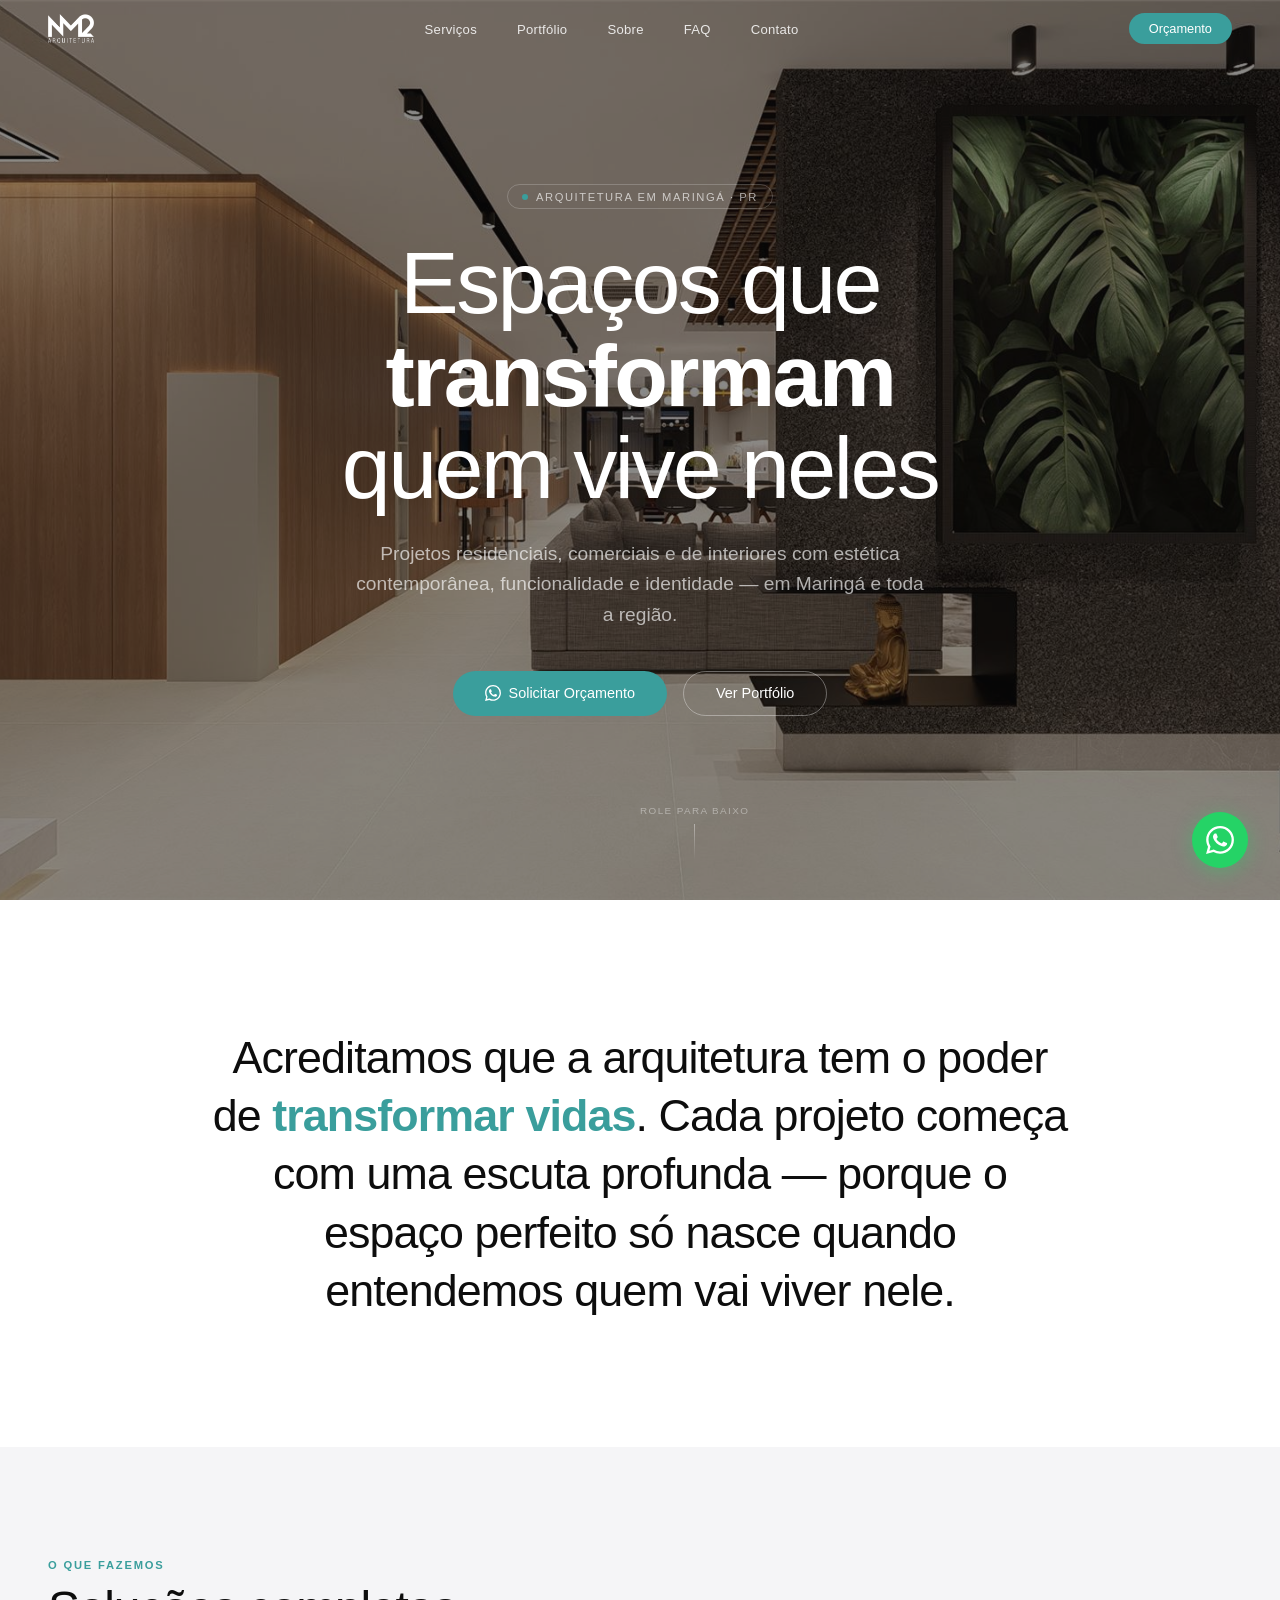
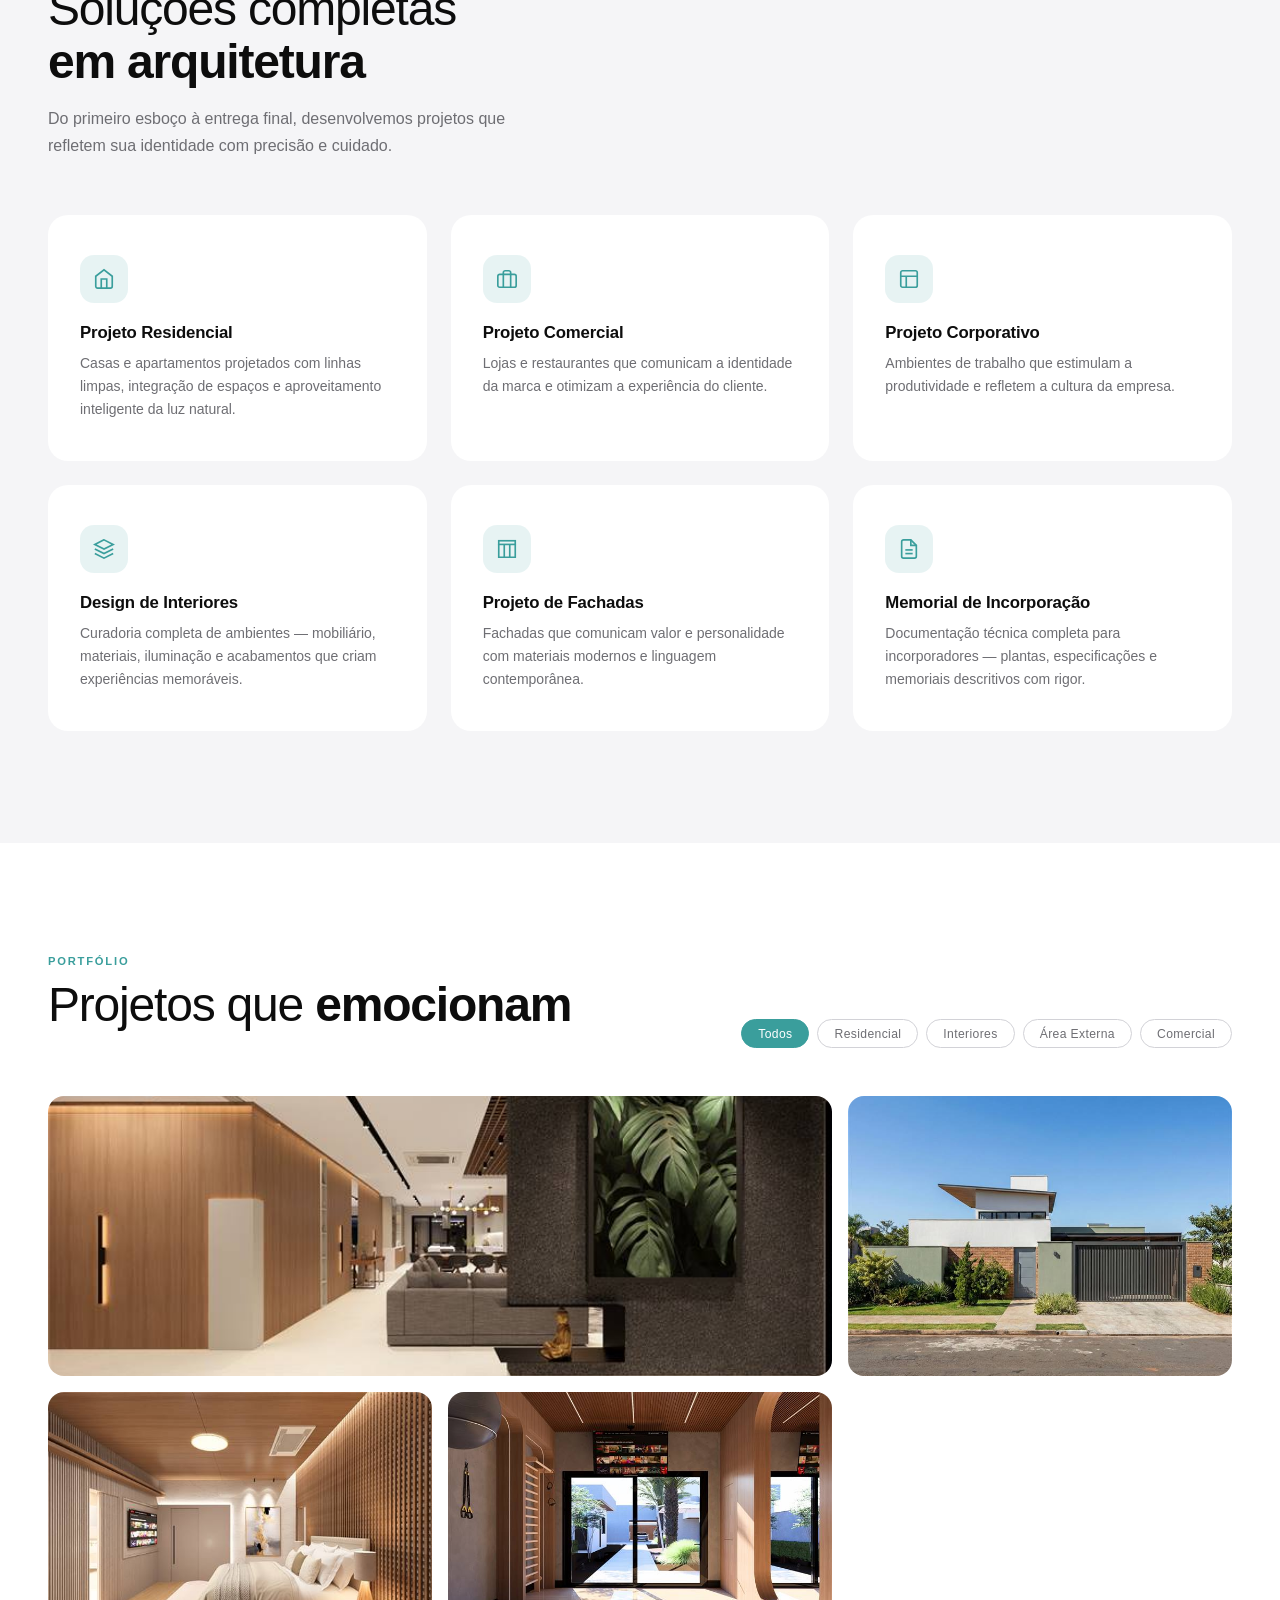
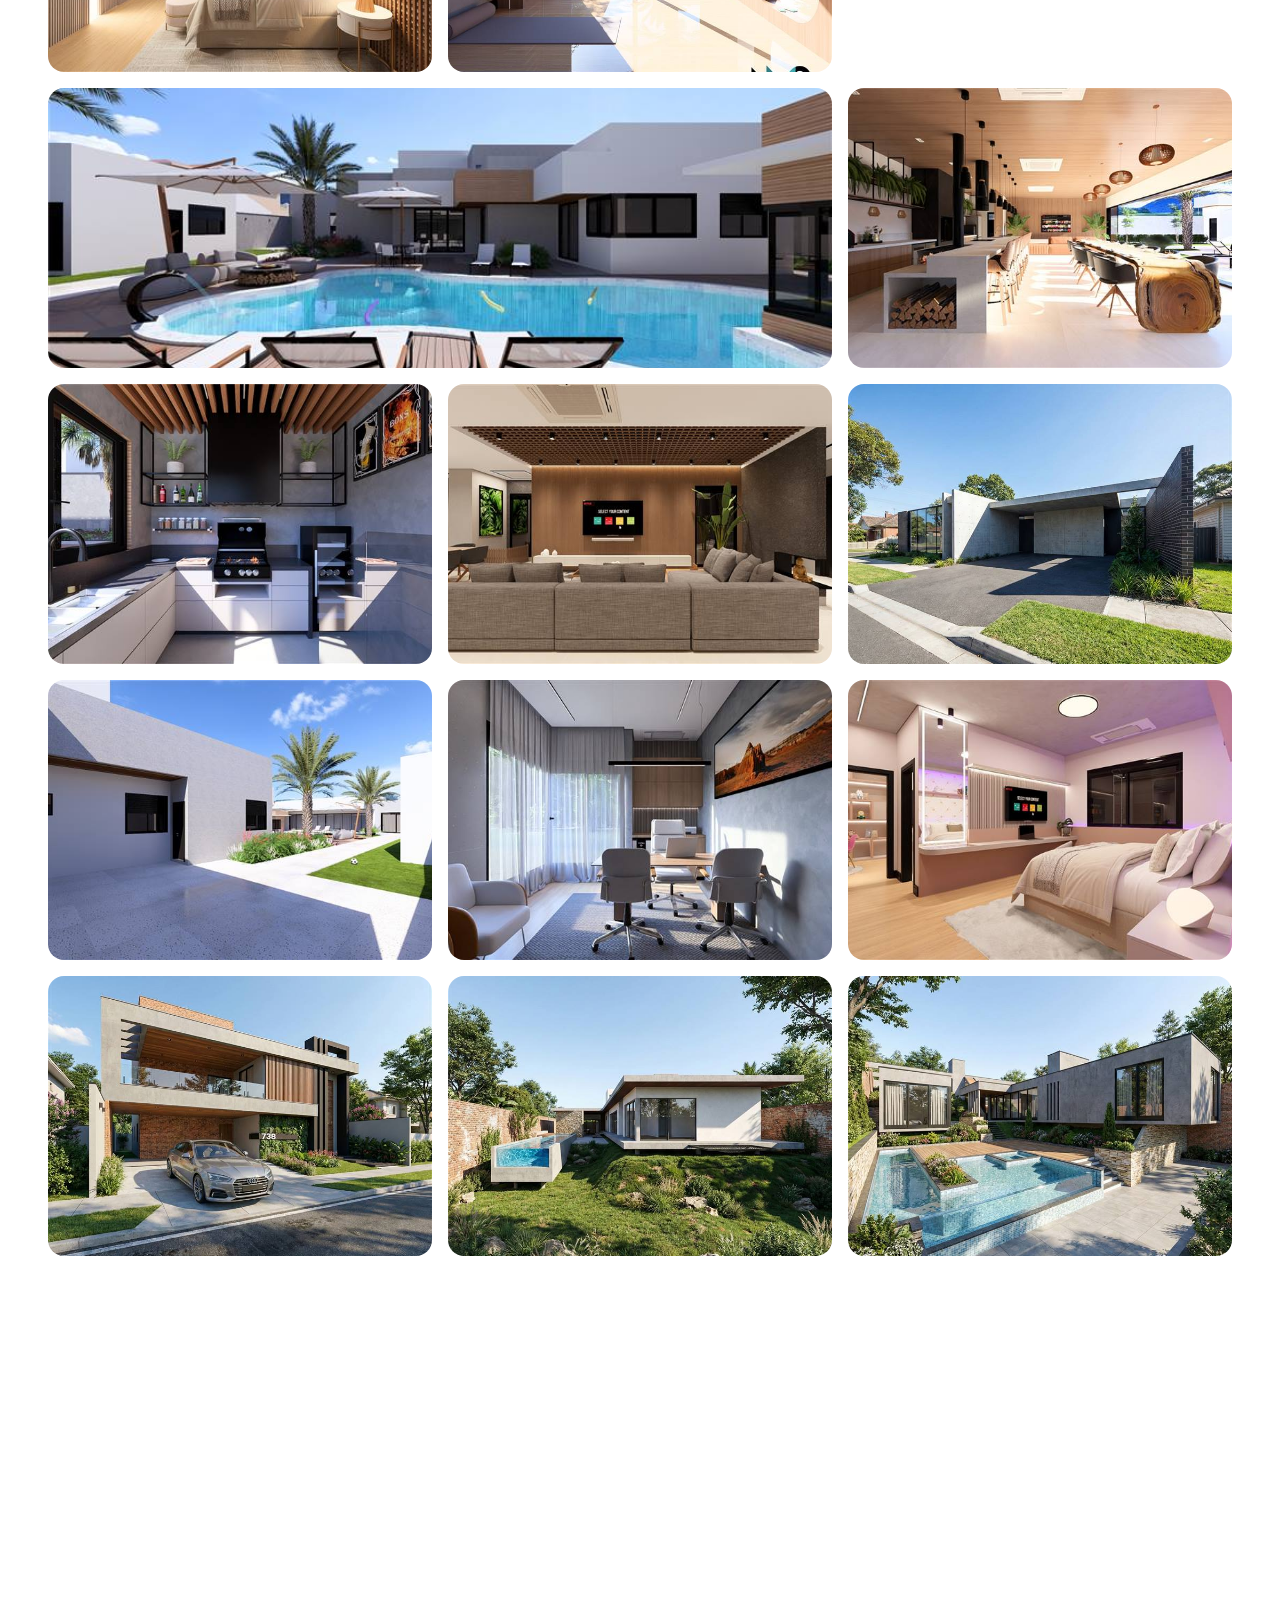
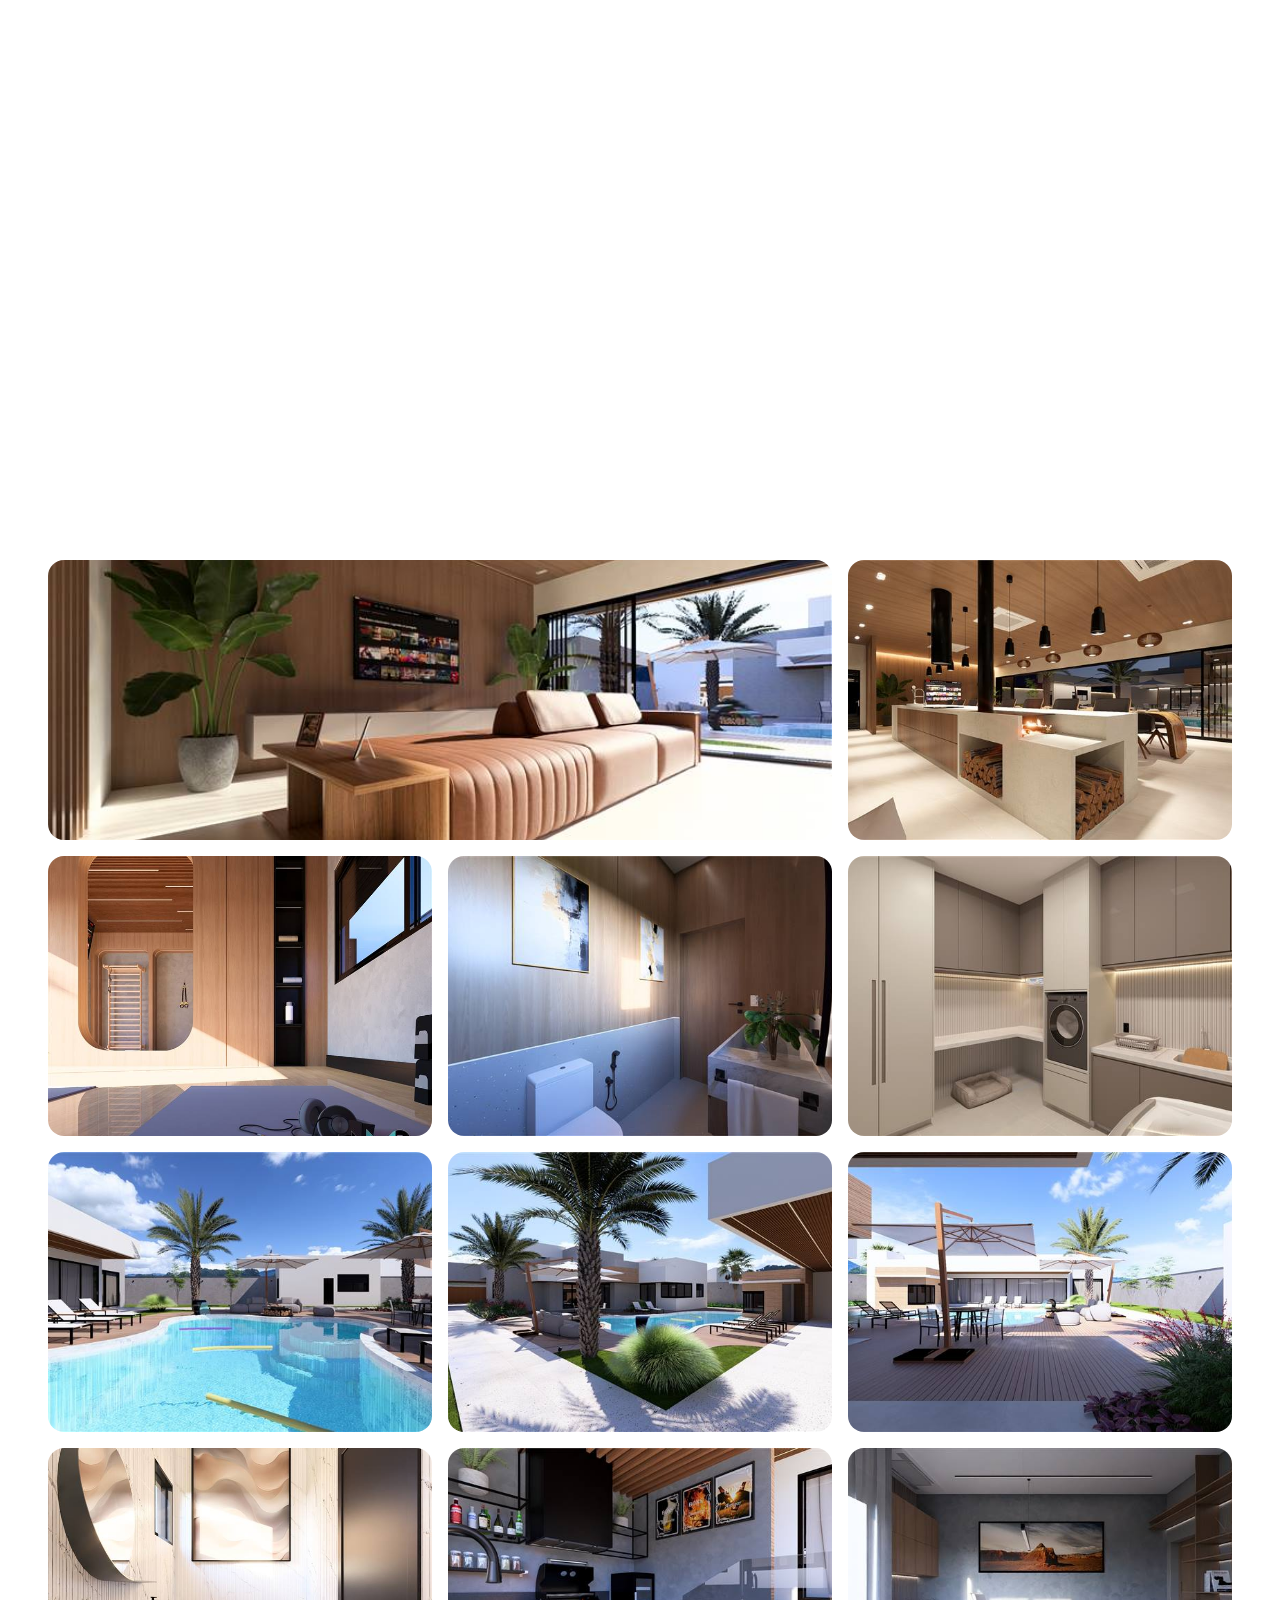
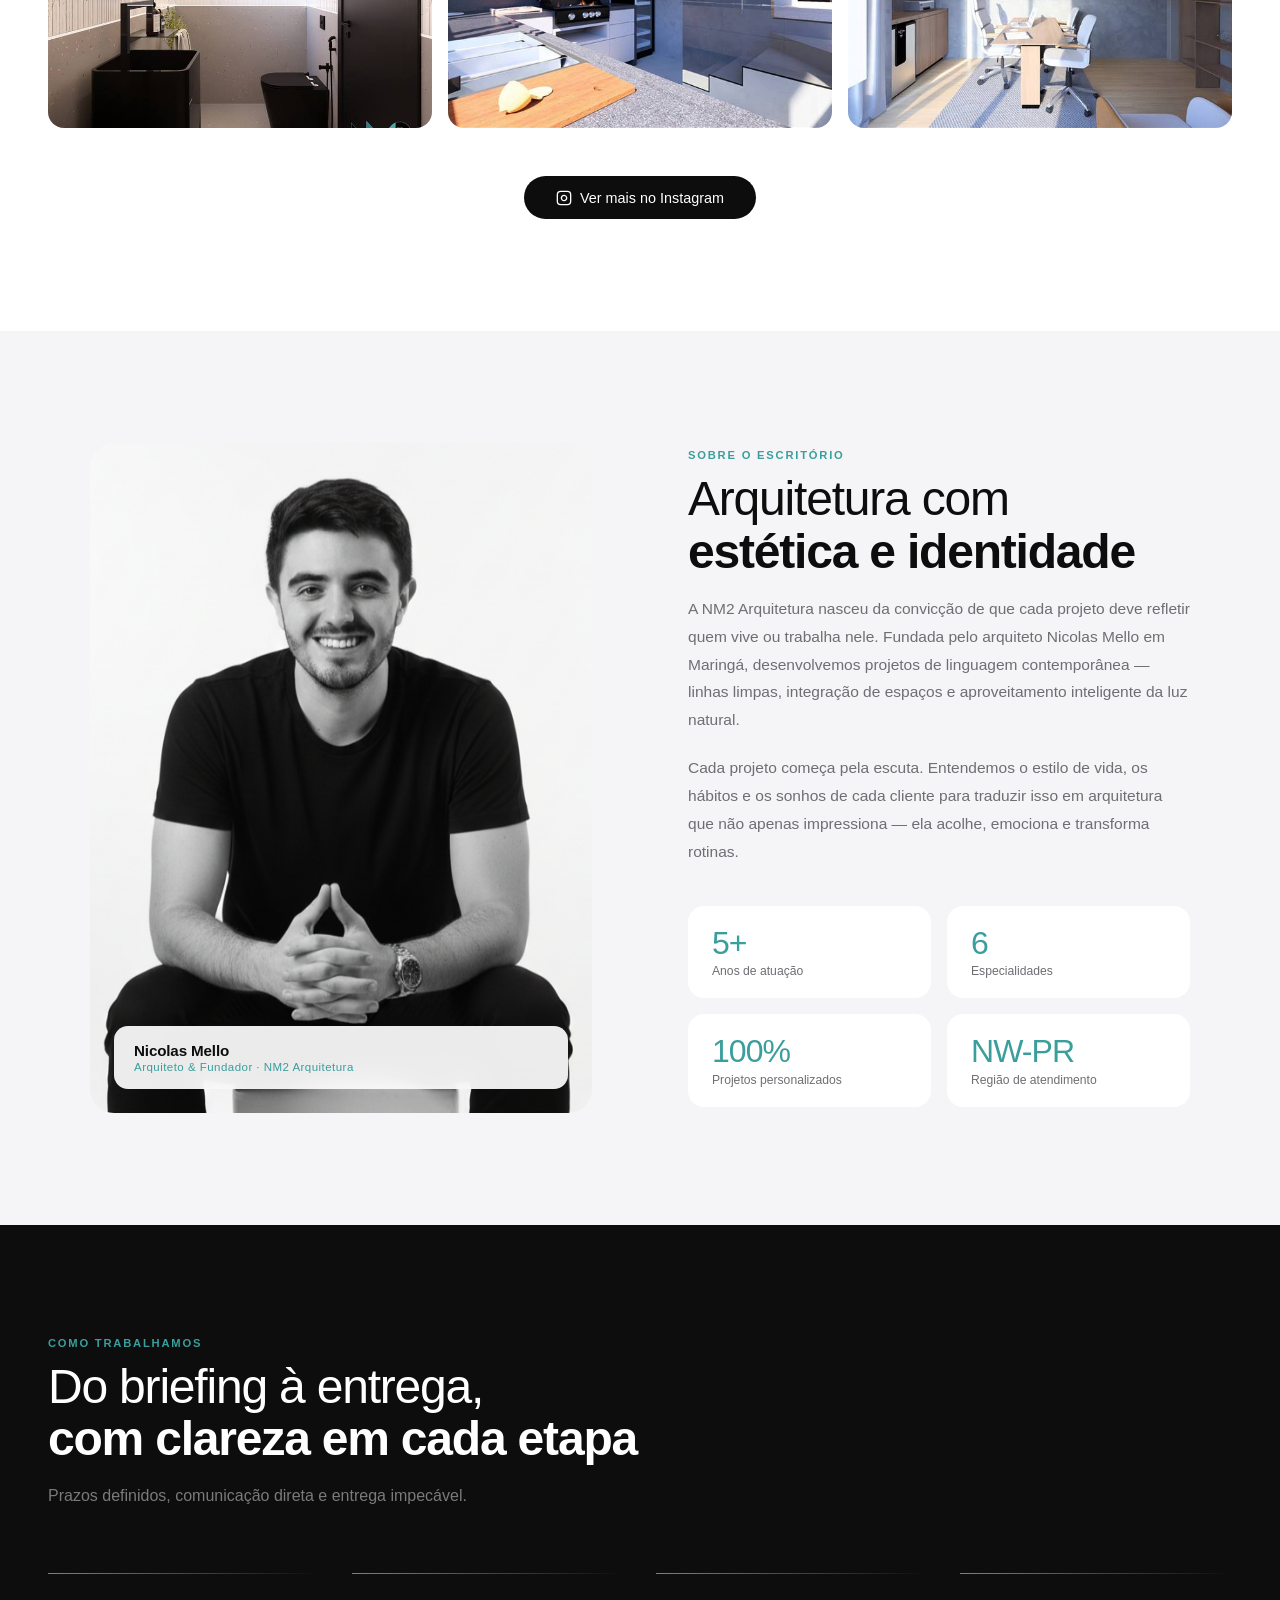
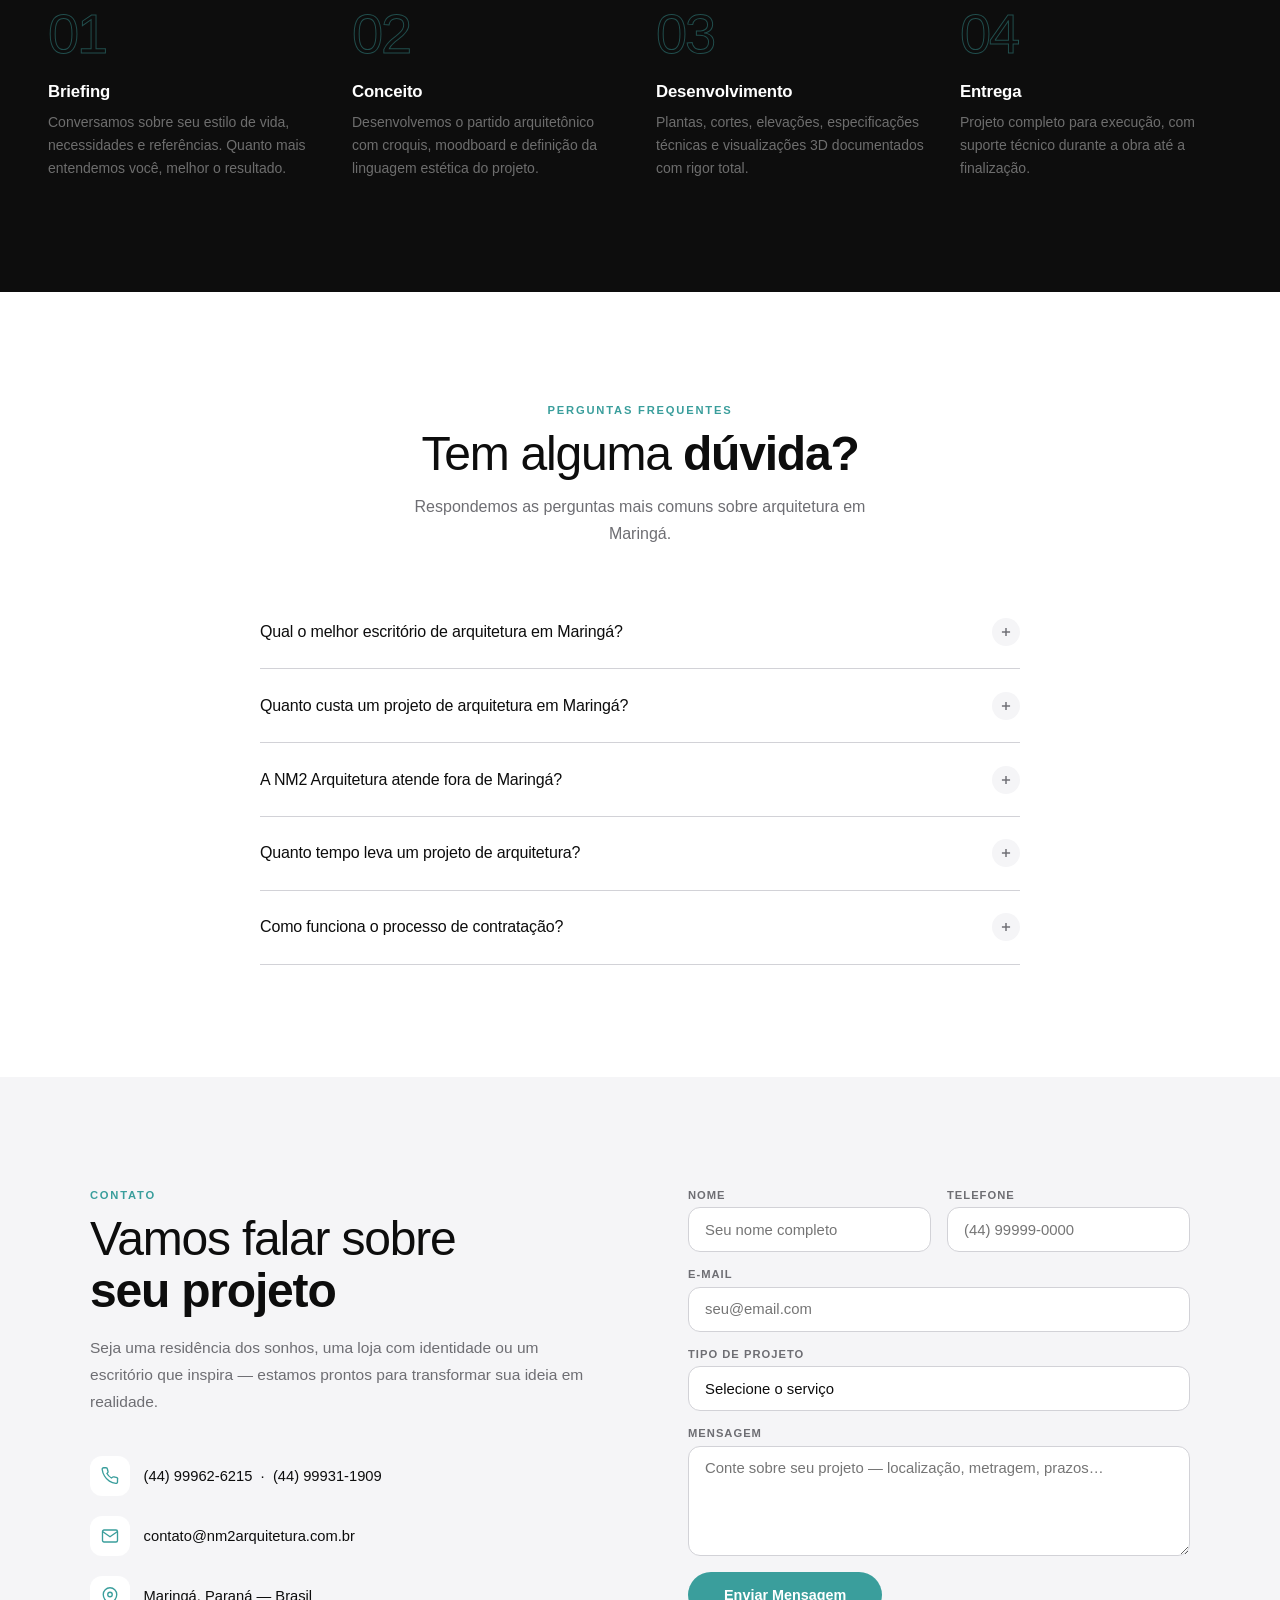
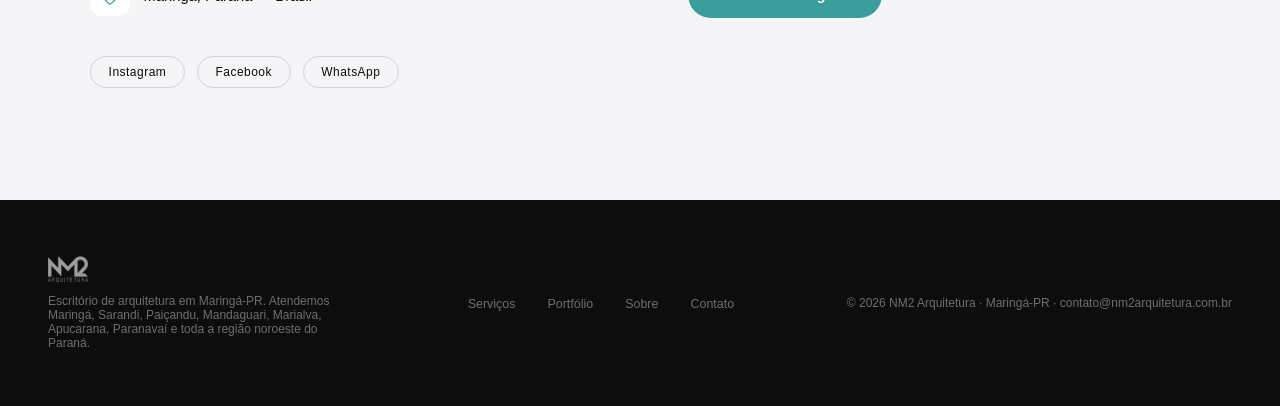
==== index.html @ aac0a821 "Site NM2 Arquitetura — versão inicial Site estático completo: portfólio com 34 projetos, lightbox co" ====
<!DOCTYPE html>
<html lang="pt-BR">
<head>
<meta charset="UTF-8">
<meta name="viewport" content="width=device-width, initial-scale=1.0">
<title>NM2 Arquitetura | Escritório de Arquitetura em Maringá-PR</title>
<meta name="description" content="NM2 Arquitetura — escritório de arquitetura em Maringá-PR especializado em projetos residenciais, comerciais, corporativos, design de interiores e fachadas.">
<meta name="keywords" content="arquitetura Maringá, escritório de arquitetura Maringá, arquiteto Maringá, projeto residencial Maringá, design de interiores Maringá, NM2 Arquitetura">
<meta name="author" content="NM2 Arquitetura — Nicolas Mello">
<meta name="robots" content="index, follow, max-image-preview:large, max-snippet:-1">
<meta name="geo.region" content="BR-PR">
<meta name="geo.placename" content="Maringá">
<meta name="theme-color" content="#3A9E9C">
<link rel="canonical" href="https://www.nm2arquitetura.com.br/">
<link rel="icon" type="image/png" href="favicon.png">
<link rel="apple-touch-icon" href="apple-touch-icon.png">
<link rel="preload" as="image" href="projetos/large/sala cozinha_1.jpg" fetchpriority="high">
<meta property="og:type" content="website">
<meta property="og:site_name" content="NM2 Arquitetura">
<meta property="og:title" content="NM2 Arquitetura | Escritório de Arquitetura em Maringá-PR">
<meta property="og:description" content="Transformamos suas ideias em espaços únicos. Projetos residenciais, comerciais e de interiores em Maringá e região.">
<meta property="og:url" content="https://www.nm2arquitetura.com.br/">
<meta property="og:locale" content="pt_BR">
<meta property="og:image" content="https://www.nm2arquitetura.com.br/og-image.jpg">
<meta property="og:image:width" content="1200">
<meta property="og:image:height" content="630">
<meta property="og:image:alt" content="Projeto de sala e cozinha integradas — NM2 Arquitetura Maringá">
<meta name="twitter:card" content="summary_large_image">
<meta name="twitter:title" content="NM2 Arquitetura | Arquitetura em Maringá-PR">
<meta name="twitter:description" content="Projetos residenciais, comerciais e de interiores com estética contemporânea em Maringá e região.">
<meta name="twitter:image" content="https://www.nm2arquitetura.com.br/og-image.jpg">
<script type="application/ld+json">
{
  "@context": "https://schema.org",
  "@graph": [
    {
      "@type": "WebSite",
      "@id": "https://www.nm2arquitetura.com.br/#website",
      "url": "https://www.nm2arquitetura.com.br/",
      "name": "NM2 Arquitetura",
      "inLanguage": "pt-BR",
      "publisher": {"@id": "https://www.nm2arquitetura.com.br/#business"}
    },
    {
      "@type": "WebPage",
      "@id": "https://www.nm2arquitetura.com.br/#webpage",
      "url": "https://www.nm2arquitetura.com.br/",
      "name": "NM2 Arquitetura | Escritório de Arquitetura em Maringá-PR",
      "description": "Escritório de arquitetura em Maringá-PR especializado em projetos residenciais, comerciais, corporativos, design de interiores e fachadas.",
      "inLanguage": "pt-BR",
      "isPartOf": {"@id": "https://www.nm2arquitetura.com.br/#website"},
      "about": {"@id": "https://www.nm2arquitetura.com.br/#business"},
      "primaryImageOfPage": {"@type": "ImageObject", "url": "https://www.nm2arquitetura.com.br/og-image.jpg", "width": 1200, "height": 630}
    },
    {
      "@type": ["LocalBusiness", "ProfessionalService"],
      "@id": "https://www.nm2arquitetura.com.br/#business",
      "name": "NM2 Arquitetura",
      "legalName": "NM2 Arquitetura",
      "description": "Escritório de arquitetura em Maringá-PR fundado pelo arquiteto Nicolas Mello. Especializado em projetos residenciais, comerciais, corporativos, design de interiores, fachadas e memorial de incorporação, com estética contemporânea, integração de espaços e aproveitamento inteligente da luz natural.",
      "url": "https://www.nm2arquitetura.com.br/",
      "logo": "https://www.nm2arquitetura.com.br/favicon.png",
      "image": "https://www.nm2arquitetura.com.br/og-image.jpg",
      "telephone": ["+55-44-99962-6215", "+55-44-99931-1909"],
      "email": "contato@nm2arquitetura.com.br",
      "address": {"@type": "PostalAddress", "addressLocality": "Maringá", "addressRegion": "PR", "addressCountry": "BR"},
      "geo": {"@type": "GeoCoordinates", "latitude": -23.4205, "longitude": -51.9333},
      "areaServed": [
        {"@type": "City", "name": "Maringá"},
        {"@type": "City", "name": "Sarandi"},
        {"@type": "City", "name": "Paiçandu"},
        {"@type": "City", "name": "Mandaguari"},
        {"@type": "City", "name": "Marialva"},
        {"@type": "City", "name": "Apucarana"},
        {"@type": "City", "name": "Paranavaí"},
        {"@type": "City", "name": "Londrina"}
      ],
      "sameAs": [
        "https://www.instagram.com/nm2arquitetura",
        "https://www.facebook.com/nm2arquiteturaa",
        "https://wa.me/5544999626215"
      ],
      "founder": {"@id": "https://www.nm2arquitetura.com.br/#nicolas"},
      "slogan": "Transformamos suas ideias em espaços únicos",
      "priceRange": "$$",
      "knowsAbout": ["Arquitetura residencial", "Arquitetura comercial", "Arquitetura corporativa", "Design de interiores", "Projetos de fachadas", "Memorial de incorporação", "Arquitetura contemporânea"],
      "hasOfferCatalog": {
        "@type": "OfferCatalog",
        "name": "Serviços de Arquitetura",
        "itemListElement": [
          {"@type": "Offer", "itemOffered": {"@type": "Service", "name": "Projeto Residencial", "description": "Casas e apartamentos com linhas limpas, integração de espaços e aproveitamento da luz natural em Maringá e região."}},
          {"@type": "Offer", "itemOffered": {"@type": "Service", "name": "Projeto Comercial", "description": "Lojas e restaurantes que comunicam a identidade da marca e otimizam a experiência do cliente."}},
          {"@type": "Offer", "itemOffered": {"@type": "Service", "name": "Projeto Corporativo", "description": "Ambientes de trabalho que estimulam a produtividade e refletem a cultura da empresa."}},
          {"@type": "Offer", "itemOffered": {"@type": "Service", "name": "Design de Interiores", "description": "Curadoria completa de ambientes: mobiliário, materiais, iluminação e acabamentos."}},
          {"@type": "Offer", "itemOffered": {"@type": "Service", "name": "Projeto de Fachadas", "description": "Fachadas residenciais e comerciais com materiais modernos e linguagem contemporânea."}},
          {"@type": "Offer", "itemOffered": {"@type": "Service", "name": "Memorial de Incorporação", "description": "Documentação técnica completa para incorporadores: plantas, especificações e memoriais descritivos."}}
        ]
      }
    },
    {
      "@type": "Person",
      "@id": "https://www.nm2arquitetura.com.br/#nicolas",
      "name": "Nicolas Mello",
      "jobTitle": "Arquiteto e Urbanista",
      "worksFor": {"@id": "https://www.nm2arquitetura.com.br/#business"},
      "knowsAbout": ["Arquitetura", "Urbanismo", "Design de Interiores"]
    },
    {
      "@type": "FAQPage",
      "@id": "https://www.nm2arquitetura.com.br/#faq",
      "mainEntity": [
        {"@type": "Question", "name": "Qual o melhor escritório de arquitetura em Maringá?", "acceptedAnswer": {"@type": "Answer", "text": "A NM2 Arquitetura é referência em projetos contemporâneos em Maringá-PR. Fundada pelo arquiteto Nicolas Mello, o escritório é reconhecido pela abordagem personalizada, estética contemporânea e entrega de projetos residenciais, comerciais e de interiores com alto padrão técnico e criativo."}},
        {"@type": "Question", "name": "Quanto custa um projeto de arquitetura em Maringá?", "acceptedAnswer": {"@type": "Answer", "text": "O valor varia conforme o tipo (residencial, comercial, interiores), a metragem e a complexidade do projeto. Entre em contato com a NM2 Arquitetura pelo WhatsApp (44) 99962-6215 para receber uma proposta personalizada sem compromisso."}},
        {"@type": "Question", "name": "A NM2 Arquitetura atende fora de Maringá?", "acceptedAnswer": {"@type": "Answer", "text": "Sim. A NM2 Arquitetura atende toda a região noroeste do Paraná, incluindo Sarandi, Paiçandu, Mandaguari, Marialva, Apucarana, Paranavaí e outras cidades."}},
        {"@type": "Question", "name": "Quanto tempo leva um projeto de arquitetura?", "acceptedAnswer": {"@type": "Answer", "text": "Projetos residenciais levam em média de 30 a 90 dias. Projetos comerciais e corporativos variam conforme o escopo. A NM2 Arquitetura define prazos claros já na etapa de briefing inicial."}},
        {"@type": "Question", "name": "Como contratar a NM2 Arquitetura?", "acceptedAnswer": {"@type": "Answer", "text": "Entre em contato pelo WhatsApp (44) 99962-6215 ou pelo e-mail contato@nm2arquitetura.com.br. Após uma conversa inicial e aprovação da proposta, o projeto começa pelo briefing, com comunicação direta em todas as etapas."}}
      ]
    }
  ]
}
</script>
<style>
:root{--white:#FFFFFF;--off-white:#F5F5F7;--black:#0D0D0D;--gray:#6E6E73;--gray-light:#D2D2D7;--teal:#3A9E9C;--teal-dark:#2D7875;--teal-light:rgba(58,158,156,0.12);--font:-apple-system,BlinkMacSystemFont,'Segoe UI',Helvetica,Arial,sans-serif;--ease:cubic-bezier(0.25,0.1,0.25,1);--ease-out:cubic-bezier(0,0,0.2,1)}
*,*::before,*::after{box-sizing:border-box;margin:0;padding:0}
html{scroll-behavior:smooth;font-size:16px}
body{font-family:var(--font);background:var(--white);color:var(--black);-webkit-font-smoothing:antialiased;overflow-x:hidden}
img{max-width:100%;display:block}
a{text-decoration:none;color:inherit}

/* NAV */
.nav{position:fixed;top:0;left:0;right:0;z-index:1000;display:flex;align-items:center;justify-content:space-between;padding:0 3rem;height:58px;background:rgba(255,255,255,0);-webkit-backdrop-filter:blur(0px);backdrop-filter:blur(0px);transition:background .4s,backdrop-filter .4s,border-bottom .4s;border-bottom:1px solid transparent}
.nav.solid{background:rgba(255,255,255,0.9);-webkit-backdrop-filter:blur(20px);backdrop-filter:blur(20px);border-bottom:1px solid rgba(0,0,0,0.07)}
.nav-logo{height:30px;display:flex;align-items:center}
.nav-logo img{height:100%;width:auto;object-fit:contain;filter:brightness(0) invert(1);transition:filter .4s}
.nav.solid .nav-logo img{filter:none}
.nav-links{display:flex;gap:2.5rem;list-style:none}
.nav-links a{font-size:.82rem;font-weight:400;color:rgba(255,255,255,.85);letter-spacing:.02em;transition:opacity .2s}
.nav.solid .nav-links a{color:var(--black)}
.nav-links a:hover{opacity:.6}
.btn-nav{font-size:.8rem;font-weight:500;background:var(--teal);color:var(--white);padding:.5rem 1.25rem;border-radius:980px;transition:background .2s,transform .2s;white-space:nowrap}
.btn-nav:hover{background:var(--teal-dark);transform:scale(1.02)}
.nav-hamburger{display:none;flex-direction:column;gap:5px;cursor:pointer;padding:4px;background:none;border:none}
.nav-hamburger span{display:block;width:22px;height:1.5px;background:rgba(255,255,255,.9);transition:background .3s;border-radius:1px}
.nav.solid .nav-hamburger span{background:var(--black)}

/* MOBILE MENU */
.mobile-menu{display:none;position:fixed;inset:0;z-index:999;background:rgba(255,255,255,.97);-webkit-backdrop-filter:blur(20px);backdrop-filter:blur(20px);flex-direction:column;align-items:center;justify-content:center;gap:2.5rem}
.mobile-menu.open{display:flex}
.mobile-menu a{font-size:1.6rem;font-weight:300;color:var(--black);letter-spacing:-.02em}
.mobile-close{position:absolute;top:1.5rem;right:2rem;font-size:1.8rem;color:var(--black);cursor:pointer;background:none;border:none}

/* HERO */
.hero{position:relative;height:100svh;min-height:600px;display:flex;align-items:center;justify-content:center;text-align:center;overflow:hidden;background:var(--black)}
.hero-bg{position:absolute;inset:0;z-index:0}
.hero-bg img{width:100%;height:100%;object-fit:cover;opacity:0;transform:scale(1.06);transition:opacity 1.2s var(--ease),transform 8s var(--ease-out)}
.hero-bg img.loaded{opacity:.52;transform:scale(1)}
.hero-content{position:relative;z-index:1;padding:0 1.5rem;max-width:880px}
.hero-badge{display:inline-flex;align-items:center;gap:.5rem;font-size:.7rem;font-weight:500;letter-spacing:.14em;text-transform:uppercase;color:rgba(255,255,255,.65);margin-bottom:1.75rem;border:1px solid rgba(255,255,255,.2);border-radius:980px;padding:.35rem .9rem;opacity:0;animation:fadeUp .8s .3s var(--ease-out) forwards}
.hero-badge::before{content:'';width:6px;height:6px;border-radius:50%;background:var(--teal);flex-shrink:0}
.hero-title{font-size:clamp(2.8rem,7vw,5.5rem);font-weight:300;color:var(--white);line-height:1.05;letter-spacing:-.03em;margin-bottom:1.5rem;opacity:0;animation:fadeUp .9s .5s var(--ease-out) forwards}
.hero-title strong{font-weight:600}
.hero-sub{font-size:clamp(.95rem,1.8vw,1.2rem);font-weight:300;color:rgba(255,255,255,.65);line-height:1.6;max-width:54ch;margin:0 auto 2.5rem;opacity:0;animation:fadeUp .9s .7s var(--ease-out) forwards}
.hero-actions{display:flex;gap:1rem;justify-content:center;flex-wrap:wrap;opacity:0;animation:fadeUp .9s .9s var(--ease-out) forwards}
.btn-primary{display:inline-flex;align-items:center;gap:.5rem;font-size:.9rem;font-weight:500;background:var(--teal);color:var(--white);padding:.85rem 2rem;border-radius:980px;transition:background .25s,transform .2s,box-shadow .25s}
.btn-primary:hover{background:var(--teal-dark);transform:scale(1.02);box-shadow:0 8px 30px rgba(58,158,156,.4)}
.btn-ghost{display:inline-flex;align-items:center;gap:.5rem;font-size:.9rem;font-weight:500;color:var(--white);border:1px solid rgba(255,255,255,.35);padding:.85rem 2rem;border-radius:980px;transition:background .25s,border-color .25s}
.btn-ghost:hover{background:rgba(255,255,255,.1);border-color:rgba(255,255,255,.7)}
.hero-scroll{position:absolute;bottom:2.5rem;left:50%;transform:translateX(-50%);display:flex;flex-direction:column;align-items:center;gap:.5rem;z-index:1;opacity:0;animation:fadeUp 1s 1.3s var(--ease-out) forwards}
.hero-scroll span{font-size:.62rem;letter-spacing:.14em;text-transform:uppercase;color:rgba(255,255,255,.4)}
.scroll-line{width:1px;height:36px;background:linear-gradient(to bottom,rgba(255,255,255,.4),transparent);animation:scrollPulse 2s ease-in-out infinite}

/* MANIFESTO */
.manifesto{background:var(--white);padding:8rem 3rem;text-align:center}
.manifesto-text{font-size:clamp(1.6rem,3.5vw,2.8rem);font-weight:300;line-height:1.3;letter-spacing:-.02em;color:var(--black);max-width:860px;margin:0 auto}
.manifesto-text strong{font-weight:600;color:var(--teal)}

/* SECTIONS COMMON */
.section-eyebrow{font-size:.7rem;font-weight:700;letter-spacing:.16em;text-transform:uppercase;color:var(--teal);margin-bottom:.75rem;display:block}
.section-title{font-size:clamp(2rem,4vw,3rem);font-weight:300;letter-spacing:-.025em;line-height:1.1;color:var(--black);margin-bottom:1rem}
.section-title strong{font-weight:600}
.section-sub{font-size:1rem;color:var(--gray);line-height:1.7;max-width:52ch;margin-bottom:3.5rem}

/* SERVICES */
.services{background:var(--off-white);padding:7rem 3rem}
.services-grid{display:grid;grid-template-columns:repeat(3,1fr);gap:1.5rem}
.service-card{background:var(--white);border-radius:20px;padding:2.5rem 2rem;transition:transform .35s var(--ease-out),box-shadow .35s var(--ease-out)}
.service-card:hover{transform:translateY(-6px);box-shadow:0 20px 60px rgba(0,0,0,.07)}
.service-icon{width:48px;height:48px;background:var(--teal-light);border-radius:14px;display:flex;align-items:center;justify-content:center;margin-bottom:1.25rem;color:var(--teal)}
.service-icon svg{width:22px;height:22px}
.service-name{font-size:1.05rem;font-weight:600;letter-spacing:-.01em;margin-bottom:.55rem}
.service-desc{font-size:.875rem;color:var(--gray);line-height:1.65}

/* PORTFOLIO */
.portfolio{background:var(--white);padding:7rem 3rem}
.portfolio-header{display:flex;align-items:flex-end;justify-content:space-between;flex-wrap:wrap;gap:2rem;margin-bottom:3rem}
.portfolio-filters{display:flex;gap:.5rem;flex-wrap:wrap}
.filter-btn{font-size:.76rem;font-weight:500;letter-spacing:.03em;padding:.4rem 1rem;border-radius:980px;cursor:pointer;border:1px solid var(--gray-light);background:transparent;color:var(--gray);transition:all .2s var(--ease)}
.filter-btn.active,.filter-btn:hover{background:var(--teal);color:var(--white);border-color:var(--teal)}
.portfolio-grid{display:grid;grid-template-columns:repeat(3,1fr);gap:1rem;grid-auto-rows:280px}
.portfolio-item{position:relative;overflow:hidden;border-radius:16px;cursor:pointer;background:var(--off-white);transition:opacity .3s}
.portfolio-item.span2{grid-column:span 2}
.portfolio-item img{width:100%;height:100%;object-fit:cover;transition:transform .6s var(--ease-out)}
.portfolio-item:hover img{transform:scale(1.06)}
.portfolio-overlay{position:absolute;inset:0;background:linear-gradient(to top,rgba(10,10,10,.78) 0%,rgba(10,10,10,0) 55%);opacity:0;transition:opacity .35s var(--ease);display:flex;align-items:flex-end;padding:1.5rem}
.portfolio-item:hover .portfolio-overlay{opacity:1}
.portfolio-info{color:var(--white)}
.portfolio-cat{font-size:.66rem;font-weight:500;letter-spacing:.1em;text-transform:uppercase;opacity:.7;margin-bottom:.2rem}
.portfolio-name{font-size:1rem;font-weight:600;letter-spacing:-.01em}
.portfolio-cta{text-align:center;margin-top:3rem;display:flex;gap:1rem;justify-content:center;flex-wrap:wrap}

/* LIGHTBOX */
.lightbox{position:fixed;inset:0;z-index:2000;background:rgba(8,8,8,.97);display:none;flex-direction:column;align-items:center;justify-content:center;-webkit-backdrop-filter:blur(8px);backdrop-filter:blur(8px);padding:3.25rem 1rem .75rem;gap:.75rem}
.lightbox.open{display:flex}
.lightbox-img{max-width:90vw;max-height:calc(100vh - 260px);object-fit:contain;border-radius:8px;box-shadow:0 20px 80px rgba(0,0,0,.6)}
.lightbox-caption{text-align:center;color:var(--white)}
.lightbox-caption .lb-cat{font-size:.66rem;font-weight:500;letter-spacing:.12em;text-transform:uppercase;opacity:.6;margin-bottom:.15rem}
.lightbox-caption .lb-name{font-size:1rem;font-weight:600}
.lightbox-close{position:absolute;top:1.25rem;right:1.75rem;width:44px;height:44px;border-radius:50%;background:rgba(255,255,255,.1);border:none;color:var(--white);font-size:1.3rem;cursor:pointer;display:flex;align-items:center;justify-content:center;transition:background .2s;z-index:2}
.lightbox-close:hover{background:rgba(255,255,255,.22)}
.lightbox-nav{position:absolute;top:calc(50% - 64px);transform:translateY(-50%);width:48px;height:48px;border-radius:50%;background:rgba(255,255,255,.1);border:none;color:var(--white);cursor:pointer;display:flex;align-items:center;justify-content:center;transition:background .2s,transform .2s;z-index:2}
.lightbox-nav:hover{background:rgba(255,255,255,.22);transform:translateY(-50%) scale(1.06)}
.lightbox-nav svg{width:20px;height:20px}
.lightbox-prev{left:1.5rem}
.lightbox-next{right:1.5rem}
.lightbox-counter{position:absolute;top:1.6rem;left:50%;transform:translateX(-50%);font-size:.8rem;color:rgba(255,255,255,.5);letter-spacing:.08em;font-variant-numeric:tabular-nums}
.lb-strip{display:flex;gap:.5rem;overflow-x:auto;max-width:94vw;padding:.25rem .25rem .5rem;scrollbar-width:thin;scrollbar-color:rgba(255,255,255,.25) transparent}
.lb-strip::-webkit-scrollbar{height:6px}
.lb-strip::-webkit-scrollbar-thumb{background:rgba(255,255,255,.25);border-radius:3px}
.lb-thumb{width:96px;height:64px;object-fit:cover;border-radius:6px;cursor:pointer;opacity:.4;border:2px solid transparent;flex-shrink:0;transition:opacity .2s,border-color .2s}
.lb-thumb:hover{opacity:.8}
.lb-thumb.active{opacity:1;border-color:var(--teal)}
@media(max-width:768px){
  .lightbox{padding-top:4rem}
  .lightbox-img{max-width:96vw;max-height:calc(100vh - 240px)}
  .lightbox-nav{width:40px;height:40px}
  .lightbox-prev{left:.75rem}.lightbox-next{right:.75rem}
  .lightbox-close{top:1rem;right:1rem}
  .lb-thumb{width:72px;height:48px}
}

/* ABOUT */
.about{background:var(--off-white);padding:7rem 3rem}
.about-grid{display:grid;grid-template-columns:1fr 1fr;gap:6rem;align-items:center;max-width:1100px;margin:0 auto}
.about-img-wrap{position:relative}
.about-img{width:100%;aspect-ratio:3/4;object-fit:cover;object-position:top center;border-radius:24px}
.about-badge{position:absolute;bottom:1.5rem;left:1.5rem;right:1.5rem;background:rgba(255,255,255,.92);-webkit-backdrop-filter:blur(12px);backdrop-filter:blur(12px);border-radius:14px;padding:1rem 1.25rem}
.about-badge-name{font-size:.95rem;font-weight:600;letter-spacing:-.01em}
.about-badge-role{font-size:.72rem;color:var(--teal);font-weight:500;letter-spacing:.04em;margin-top:.1rem}
.about-text p{font-size:.97rem;color:var(--gray);line-height:1.8;margin-bottom:1.25rem}
.about-stats{display:grid;grid-template-columns:1fr 1fr;gap:1rem;margin-top:2.5rem}
.stat-item{padding:1.25rem 1.5rem;background:var(--white);border-radius:16px}
.stat-num{font-size:2rem;font-weight:300;letter-spacing:-.03em;color:var(--teal);display:block;line-height:1.1}
.stat-label{font-size:.76rem;color:var(--gray);margin-top:.2rem;display:block}

/* PROCESS */
.process{background:var(--black);padding:7rem 3rem;color:var(--white)}
.process .section-eyebrow{color:var(--teal)}
.process .section-title{color:var(--white)}
.process .section-sub{color:rgba(255,255,255,.45);margin-bottom:4rem}
.process-grid{display:grid;grid-template-columns:repeat(4,1fr);gap:2rem}
.process-line{width:100%;height:1px;background:linear-gradient(to right,var(--teal),rgba(58,158,156,0));margin-bottom:2rem}
.process-num{font-size:3.5rem;font-weight:300;letter-spacing:-.04em;color:transparent;-webkit-text-stroke:1px rgba(58,158,156,.45);line-height:1;margin-bottom:1.25rem;display:block}
.process-name{font-size:1.05rem;font-weight:600;color:var(--white);margin-bottom:.55rem;letter-spacing:-.01em}
.process-desc{font-size:.875rem;color:rgba(255,255,255,.4);line-height:1.65}

/* FAQ */
.faq{background:var(--white);padding:7rem 3rem}
.faq-wrap{max-width:760px;margin:0 auto}
.faq-item{border-bottom:1px solid var(--gray-light)}
.faq-q{width:100%;text-align:left;padding:1.4rem 0;font-size:1rem;font-weight:500;color:var(--black);letter-spacing:-.01em;background:none;border:none;cursor:pointer;display:flex;justify-content:space-between;align-items:center;gap:1rem;transition:color .2s;font-family:var(--font)}
.faq-q:hover{color:var(--teal)}
.faq-icon{width:28px;height:28px;border-radius:50%;background:var(--off-white);display:flex;align-items:center;justify-content:center;flex-shrink:0;transition:background .3s,transform .35s}
.faq-item.open .faq-icon{background:var(--teal);transform:rotate(45deg)}
.faq-icon svg{width:14px;height:14px;color:var(--gray);transition:color .3s}
.faq-item.open .faq-icon svg{color:var(--white)}
.faq-a{max-height:0;overflow:hidden;transition:max-height .4s var(--ease-out),padding .4s;font-size:.95rem;color:var(--gray);line-height:1.75}
.faq-item.open .faq-a{max-height:200px;padding-bottom:1.5rem}

/* CONTACT */
.contact{background:var(--off-white);padding:7rem 3rem}
.contact-grid{display:grid;grid-template-columns:1fr 1fr;gap:6rem;align-items:start;max-width:1100px;margin:0 auto}
.contact-info p{font-size:.97rem;color:var(--gray);line-height:1.75;margin-bottom:2.5rem}
.contact-details{display:flex;flex-direction:column;gap:1.25rem;margin-bottom:2.5rem}
.contact-row{display:flex;align-items:center;gap:.85rem}
.contact-icon{width:40px;height:40px;border-radius:12px;background:var(--white);display:flex;align-items:center;justify-content:center;flex-shrink:0}
.contact-icon svg{width:18px;height:18px;color:var(--teal)}
.contact-value{font-size:.92rem;color:var(--black);font-weight:500}
.contact-value a{color:var(--black)}.contact-value a:hover{color:var(--teal)}
.social-row{display:flex;gap:.75rem;flex-wrap:wrap}
.social-btn{font-size:.75rem;font-weight:500;letter-spacing:.04em;padding:.5rem 1.1rem;border-radius:980px;border:1px solid var(--gray-light);color:var(--black);transition:all .2s}
.social-btn:hover{background:var(--teal);color:var(--white);border-color:var(--teal)}
.contact-form{display:flex;flex-direction:column;gap:1rem}
.form-row{display:grid;grid-template-columns:1fr 1fr;gap:1rem}
.form-group{display:flex;flex-direction:column;gap:.4rem}
.form-label{font-size:.7rem;font-weight:700;letter-spacing:.09em;text-transform:uppercase;color:var(--gray)}
.form-input,.form-select,.form-textarea{width:100%;font-family:var(--font);font-size:.93rem;background:var(--white);border:1px solid var(--gray-light);border-radius:12px;padding:.85rem 1rem;color:var(--black);outline:none;transition:border-color .2s,box-shadow .2s}
.form-input:focus,.form-select:focus,.form-textarea:focus{border-color:var(--teal);box-shadow:0 0 0 3px rgba(58,158,156,.12)}
.form-textarea{resize:vertical;min-height:110px}
.form-select{appearance:none;cursor:pointer}
.btn-submit{font-size:.9rem;font-weight:600;background:var(--teal);color:var(--white);padding:.95rem 2.25rem;border-radius:980px;border:none;cursor:pointer;transition:background .25s,transform .2s,box-shadow .25s;width:fit-content;font-family:var(--font)}
.btn-submit:hover{background:var(--teal-dark);transform:scale(1.02);box-shadow:0 8px 30px rgba(58,158,156,.35)}
#form-feedback{font-size:.85rem;color:var(--teal);min-height:1.2em}

/* FOOTER */
footer{background:var(--black);color:rgba(255,255,255,.4);padding:3.5rem 3rem;display:flex;justify-content:space-between;align-items:center;flex-wrap:wrap;gap:2rem}
.footer-logo{height:26px;filter:brightness(0) invert(1);opacity:.6}
.footer-links{display:flex;gap:2rem;list-style:none}
.footer-links a{font-size:.78rem;color:rgba(255,255,255,.4);transition:color .2s}
.footer-links a:hover{color:var(--white)}
.footer-legal{font-size:.75rem}

/* WHATSAPP */
.wa-float{position:fixed;bottom:2rem;right:2rem;z-index:500;width:56px;height:56px;border-radius:50%;background:#25D366;color:var(--white);display:flex;align-items:center;justify-content:center;box-shadow:0 4px 20px rgba(37,211,102,.4);transition:transform .25s var(--ease-out),box-shadow .25s}
.wa-float:hover{transform:scale(1.08);box-shadow:0 8px 30px rgba(37,211,102,.5)}
.wa-float svg{width:28px;height:28px}

/* ANIMATIONS */
@keyframes fadeUp{from{opacity:0;transform:translateY(24px)}to{opacity:1;transform:translateY(0)}}
@keyframes scrollPulse{0%,100%{opacity:.4;transform:scaleY(1)}50%{opacity:1;transform:scaleY(.6)}}
.reveal{opacity:0;transform:translateY(30px);transition:opacity .7s var(--ease-out),transform .7s var(--ease-out)}
.reveal.visible{opacity:1;transform:translateY(0)}
.reveal-delay-1{transition-delay:.1s}.reveal-delay-2{transition-delay:.2s}
.reveal-delay-3{transition-delay:.3s}.reveal-delay-4{transition-delay:.4s}

/* RESPONSIVE */
@media(max-width:1024px){
  .services-grid{grid-template-columns:repeat(2,1fr)}
  .portfolio-grid{grid-template-columns:repeat(2,1fr)}
  .portfolio-item.span2{grid-column:span 1}
  .process-grid{grid-template-columns:repeat(2,1fr)}
  .about-grid,.contact-grid{grid-template-columns:1fr;gap:3rem}
  .about-img{aspect-ratio:16/9}
}
@media(max-width:768px){
  .nav{padding:0 1.25rem}
  .nav-links,.btn-nav{display:none}
  .nav-hamburger{display:flex}
  .services,.portfolio,.about,.process,.faq,.contact,.manifesto{padding:5rem 1.5rem}
  .services-grid{grid-template-columns:1fr}
  .portfolio-grid{grid-template-columns:1fr;grid-auto-rows:220px}
  .process-grid{grid-template-columns:1fr}
  .form-row{grid-template-columns:1fr}
  footer{flex-direction:column;align-items:flex-start;padding:2.5rem 1.5rem}
  .footer-links{display:none}
  .about-stats{grid-template-columns:1fr 1fr}
}
@media(prefers-reduced-motion:reduce){*,*::before,*::after{animation:none!important;transition:none!important}}
</style>
</head>
<body>

<!-- NAV -->
<nav class="nav" id="nav">
  <a href="#inicio" class="nav-logo">
    <img src="NM2 LOGOMARCA ARQUITETURA.png" alt="NM2 Arquitetura" id="nav-logo-img">
  </a>
  <ul class="nav-links">
    <li><a href="#servicos">Serviços</a></li>
    <li><a href="#portfolio">Portfólio</a></li>
    <li><a href="#sobre">Sobre</a></li>
    <li><a href="#faq">FAQ</a></li>
    <li><a href="#contato">Contato</a></li>
  </ul>
  <div style="display:flex;align-items:center;gap:1rem">
    <a href="https://wa.me/5544999626215?text=Ol%C3%A1!%20Gostaria%20de%20solicitar%20um%20or%C3%A7amento." class="btn-nav" target="_blank" rel="noopener">Orçamento</a>
    <button class="nav-hamburger" id="nav-hamburger" aria-label="Menu">
      <span></span><span></span><span></span>
    </button>
  </div>
</nav>

<div class="mobile-menu" id="mobile-menu">
  <button class="mobile-close" id="mobile-close" aria-label="Fechar">✕</button>
  <a href="#servicos" class="mobile-link">Serviços</a>
  <a href="#portfolio" class="mobile-link">Portfólio</a>
  <a href="#sobre" class="mobile-link">Sobre</a>
  <a href="#faq" class="mobile-link">FAQ</a>
  <a href="#contato" class="mobile-link">Contato</a>
  <a href="https://wa.me/5544999626215" class="btn-primary" target="_blank" rel="noopener" style="margin-top:1rem">Solicitar Orçamento</a>
</div>

<!-- HERO -->
<section class="hero" id="inicio">
  <div class="hero-bg">
    <img src="projetos/large/sala cozinha_1.jpg" alt="Projeto NM2 Arquitetura — sala e cozinha integradas" id="hero-img" loading="eager">
  </div>
  <div class="hero-content">
    <span class="hero-badge">Arquitetura em Maringá · PR</span>
    <h1 class="hero-title">Espaços que <strong>transformam</strong><br>quem vive neles</h1>
    <p class="hero-sub">Projetos residenciais, comerciais e de interiores com estética contemporânea, funcionalidade e identidade — em Maringá e toda a região.</p>
    <div class="hero-actions">
      <a href="https://wa.me/5544999626215?text=Ol%C3%A1!%20Gostaria%20de%20solicitar%20um%20or%C3%A7amento." class="btn-primary" target="_blank" rel="noopener">
        <svg width="16" height="16" viewBox="0 0 24 24" fill="currentColor" aria-hidden="true"><path d="M17.472 14.382c-.297-.149-1.758-.867-2.03-.967-.273-.099-.471-.148-.67.15-.197.297-.767.966-.94 1.164-.173.199-.347.223-.644.075-.297-.15-1.255-.463-2.39-1.475-.883-.788-1.48-1.761-1.653-2.059-.173-.297-.018-.458.13-.606.134-.133.298-.347.446-.52.149-.174.198-.298.298-.497.099-.198.05-.371-.025-.52-.075-.149-.669-1.612-.916-2.207-.242-.579-.487-.5-.669-.51-.173-.008-.371-.01-.57-.01-.198 0-.52.074-.792.372-.272.297-1.04 1.016-1.04 2.479 0 1.462 1.065 2.875 1.213 3.074.149.198 2.096 3.2 5.077 4.487.709.306 1.262.489 1.694.625.712.227 1.36.195 1.871.118.571-.085 1.758-.719 2.006-1.413.248-.694.248-1.289.173-1.413-.074-.124-.272-.198-.57-.347m-5.421 7.403h-.004a9.87 9.87 0 0 1-5.031-1.378l-.361-.214-3.741.982.998-3.648-.235-.374a9.86 9.86 0 0 1-1.51-5.26c.001-5.45 4.436-9.884 9.888-9.884 2.64 0 5.122 1.03 6.988 2.898a9.825 9.825 0 0 1 2.893 6.994c-.003 5.45-4.437 9.884-9.885 9.884m8.413-18.297A11.815 11.815 0 0 0 12.05 0C5.495 0 .16 5.335.157 11.892c0 2.096.547 4.142 1.588 5.945L.057 24l6.305-1.654a11.882 11.882 0 0 0 5.683 1.448h.005c6.554 0 11.89-5.335 11.893-11.893a11.821 11.821 0 0 0-3.48-8.413z"/></svg>
        Solicitar Orçamento
      </a>
      <a href="#portfolio" class="btn-ghost">Ver Portfólio</a>
    </div>
  </div>
  <div class="hero-scroll" aria-hidden="true">
    <span>Role para baixo</span>
    <div class="scroll-line"></div>
  </div>
</section>

<!-- MANIFESTO -->
<section class="manifesto" aria-label="Nossa filosofia">
  <p class="manifesto-text reveal">
    Acreditamos que a arquitetura tem o poder de <strong>transformar vidas</strong>. Cada projeto começa com uma escuta profunda — porque o espaço perfeito só nasce quando entendemos quem vai viver nele.
  </p>
</section>

<!-- SERVIÇOS -->
<section class="services" id="servicos">
  <span class="section-eyebrow reveal">O que fazemos</span>
  <h2 class="section-title reveal reveal-delay-1">Soluções completas<br><strong>em arquitetura</strong></h2>
  <p class="section-sub reveal reveal-delay-2">Do primeiro esboço à entrega final, desenvolvemos projetos que refletem sua identidade com precisão e cuidado.</p>
  <div class="services-grid">
    <article class="service-card reveal reveal-delay-1">
      <div class="service-icon"><svg viewBox="0 0 24 24" fill="none" stroke="currentColor" stroke-width="1.8"><path d="M3 9l9-7 9 7v11a2 2 0 0 1-2 2H5a2 2 0 0 1-2-2z"/><polyline points="9 22 9 12 15 12 15 22"/></svg></div>
      <h3 class="service-name">Projeto Residencial</h3>
      <p class="service-desc">Casas e apartamentos projetados com linhas limpas, integração de espaços e aproveitamento inteligente da luz natural.</p>
    </article>
    <article class="service-card reveal reveal-delay-2">
      <div class="service-icon"><svg viewBox="0 0 24 24" fill="none" stroke="currentColor" stroke-width="1.8"><rect x="2" y="7" width="20" height="14" rx="2"/><path d="M16 21V5a2 2 0 0 0-2-2h-4a2 2 0 0 0-2 2v16"/></svg></div>
      <h3 class="service-name">Projeto Comercial</h3>
      <p class="service-desc">Lojas e restaurantes que comunicam a identidade da marca e otimizam a experiência do cliente.</p>
    </article>
    <article class="service-card reveal reveal-delay-3">
      <div class="service-icon"><svg viewBox="0 0 24 24" fill="none" stroke="currentColor" stroke-width="1.8"><rect x="3" y="3" width="18" height="18" rx="2"/><path d="M3 9h18M9 21V9"/></svg></div>
      <h3 class="service-name">Projeto Corporativo</h3>
      <p class="service-desc">Ambientes de trabalho que estimulam a produtividade e refletem a cultura da empresa.</p>
    </article>
    <article class="service-card reveal reveal-delay-1">
      <div class="service-icon"><svg viewBox="0 0 24 24" fill="none" stroke="currentColor" stroke-width="1.8"><path d="M12 2L2 7l10 5 10-5-10-5z"/><path d="M2 17l10 5 10-5"/><path d="M2 12l10 5 10-5"/></svg></div>
      <h3 class="service-name">Design de Interiores</h3>
      <p class="service-desc">Curadoria completa de ambientes — mobiliário, materiais, iluminação e acabamentos que criam experiências memoráveis.</p>
    </article>
    <article class="service-card reveal reveal-delay-2">
      <div class="service-icon"><svg viewBox="0 0 24 24" fill="none" stroke="currentColor" stroke-width="1.8"><rect x="3" y="3" width="18" height="4"/><path d="M3 7v14h18V7"/><line x1="9" y1="7" x2="9" y2="21"/><line x1="15" y1="7" x2="15" y2="21"/></svg></div>
      <h3 class="service-name">Projeto de Fachadas</h3>
      <p class="service-desc">Fachadas que comunicam valor e personalidade com materiais modernos e linguagem contemporânea.</p>
    </article>
    <article class="service-card reveal reveal-delay-3">
      <div class="service-icon"><svg viewBox="0 0 24 24" fill="none" stroke="currentColor" stroke-width="1.8"><path d="M14 2H6a2 2 0 0 0-2 2v16a2 2 0 0 0 2 2h12a2 2 0 0 0 2-2V8z"/><polyline points="14 2 14 8 20 8"/><line x1="16" y1="13" x2="8" y2="13"/><line x1="16" y1="17" x2="8" y2="17"/></svg></div>
      <h3 class="service-name">Memorial de Incorporação</h3>
      <p class="service-desc">Documentação técnica completa para incorporadores — plantas, especificações e memoriais descritivos com rigor.</p>
    </article>
  </div>
</section>

<!-- PORTFÓLIO -->
<section class="portfolio" id="portfolio">
  <div class="portfolio-header">
    <div>
      <span class="section-eyebrow reveal">Portfólio</span>
      <h2 class="section-title reveal reveal-delay-1">Projetos que <strong>emocionam</strong></h2>
    </div>
    <div class="portfolio-filters reveal">
      <button class="filter-btn active" data-filter="all">Todos</button>
      <button class="filter-btn" data-filter="residencial">Residencial</button>
      <button class="filter-btn" data-filter="interior">Interiores</button>
      <button class="filter-btn" data-filter="externo">Área Externa</button>
      <button class="filter-btn" data-filter="comercial">Comercial</button>
    </div>
  </div>
  <div class="portfolio-grid" id="portfolio-grid">
    <!-- ── Destaques (visíveis) ── -->
    <div class="portfolio-item span2 reveal" data-cat="interior">
      <img src="projetos/thumbs/sala cozinha_1.jpg" data-full="projetos/large/sala cozinha_1.jpg" alt="Sala e cozinha integradas — NM2 Arquitetura Maringá" loading="lazy">
      <div class="portfolio-overlay"><div class="portfolio-info"><p class="portfolio-cat">Interiores · Maringá-PR</p><p class="portfolio-name">Sala & Cozinha Integradas</p></div></div>
    </div>
    <div class="portfolio-item reveal reveal-delay-1" data-cat="residencial">
      <img src="projetos/thumbs/CASA 1.jpg" data-full="projetos/large/CASA 1.jpg" alt="Residência contemporânea — NM2 Arquitetura Maringá" loading="lazy">
      <div class="portfolio-overlay"><div class="portfolio-info"><p class="portfolio-cat">Residencial · Maringá-PR</p><p class="portfolio-name">Residência Contemporânea</p></div></div>
    </div>
    <div class="portfolio-item reveal reveal-delay-2" data-cat="interior">
      <img src="projetos/thumbs/SUITE 1_1.jpg" data-full="projetos/large/SUITE 1_1.jpg" alt="Suíte master com painéis ripados — NM2 Arquitetura" loading="lazy">
      <div class="portfolio-overlay"><div class="portfolio-info"><p class="portfolio-cat">Interiores</p><p class="portfolio-name">Suíte Master</p></div></div>
    </div>
    <div class="portfolio-item reveal reveal-delay-3" data-cat="interior">
      <img src="projetos/thumbs/ACADEMIA FEED_1.jpg" data-full="projetos/large/ACADEMIA FEED_1.jpg" alt="Academia privativa — NM2 Arquitetura" loading="lazy">
      <div class="portfolio-overlay"><div class="portfolio-info"><p class="portfolio-cat">Interiores</p><p class="portfolio-name">Academia Privativa</p></div></div>
    </div>
    <div class="portfolio-item span2 reveal reveal-delay-1" data-cat="externo">
      <img src="projetos/thumbs/EXTERIOR_4.jpg" data-full="projetos/large/EXTERIOR_4.jpg" alt="Área externa com piscina — NM2 Arquitetura Maringá" loading="lazy">
      <div class="portfolio-overlay"><div class="portfolio-info"><p class="portfolio-cat">Área Externa · Maringá-PR</p><p class="portfolio-name">Espaço de Lazer com Piscina</p></div></div>
    </div>
    <div class="portfolio-item reveal reveal-delay-2" data-cat="interior">
      <img src="projetos/thumbs/ESPAÇO GOURMET_1.jpg" data-full="projetos/large/ESPAÇO GOURMET_1.jpg" alt="Espaço gourmet com forno a lenha — NM2 Arquitetura" loading="lazy">
      <div class="portfolio-overlay"><div class="portfolio-info"><p class="portfolio-cat">Interiores</p><p class="portfolio-name">Espaço Gourmet</p></div></div>
    </div>
    <div class="portfolio-item reveal reveal-delay-3" data-cat="comercial">
      <img src="projetos/thumbs/BAR MOLHADO_1.jpg" data-full="projetos/large/BAR MOLHADO_1.jpg" alt="Bar gourmet com churrasqueira — NM2 Arquitetura" loading="lazy">
      <div class="portfolio-overlay"><div class="portfolio-info"><p class="portfolio-cat">Comercial</p><p class="portfolio-name">Bar Gourmet</p></div></div>
    </div>
    <div class="portfolio-item reveal reveal-delay-1" data-cat="interior">
      <img src="projetos/thumbs/sala cozinha_5.jpg" data-full="projetos/large/sala cozinha_5.jpg" alt="Living premium — NM2 Arquitetura" loading="lazy">
      <div class="portfolio-overlay"><div class="portfolio-info"><p class="portfolio-cat">Interiores</p><p class="portfolio-name">Living Premium</p></div></div>
    </div>
    <div class="portfolio-item reveal reveal-delay-2" data-cat="residencial">
      <img src="projetos/thumbs/CASA 2.jpg" data-full="projetos/large/CASA 2.jpg" alt="Casa térrea moderna — NM2 Arquitetura Maringá" loading="lazy">
      <div class="portfolio-overlay"><div class="portfolio-info"><p class="portfolio-cat">Residencial · Maringá-PR</p><p class="portfolio-name">Casa Térrea Moderna</p></div></div>
    </div>
    <div class="portfolio-item reveal reveal-delay-3" data-cat="externo">
      <img src="projetos/thumbs/EXTERIOR_7.jpg" data-full="projetos/large/EXTERIOR_7.jpg" alt="Deck e piscina — NM2 Arquitetura" loading="lazy">
      <div class="portfolio-overlay"><div class="portfolio-info"><p class="portfolio-cat">Área Externa</p><p class="portfolio-name">Deck & Piscina</p></div></div>
    </div>
    <div class="portfolio-item reveal reveal-delay-1" data-cat="comercial">
      <img src="projetos/thumbs/escritorio frontal_1.jpg" data-full="projetos/large/escritorio frontal_1.jpg" alt="Fachada corporativa — NM2 Arquitetura Maringá" loading="lazy">
      <div class="portfolio-overlay"><div class="portfolio-info"><p class="portfolio-cat">Comercial · Maringá-PR</p><p class="portfolio-name">Fachada Corporativa</p></div></div>
    </div>
    <div class="portfolio-item reveal reveal-delay-2" data-cat="interior">
      <img src="projetos/thumbs/SUITE 2_1.jpg" data-full="projetos/large/SUITE 2_1.jpg" alt="Suíte casal — NM2 Arquitetura" loading="lazy">
      <div class="portfolio-overlay"><div class="portfolio-info"><p class="portfolio-cat">Interiores</p><p class="portfolio-name">Suíte Casal</p></div></div>
    </div>
    <!-- ── Extras (revelados com "Ver mais") ── -->
    <div class="portfolio-item reveal" data-cat="residencial">
      <img src="projetos/thumbs/CASA 3.jpg" data-full="projetos/large/CASA 3.jpg" alt="Residência com pé-direito duplo — NM2 Arquitetura" loading="lazy">
      <div class="portfolio-overlay"><div class="portfolio-info"><p class="portfolio-cat">Residencial</p><p class="portfolio-name">Residência Pé-Direito Duplo</p></div></div>
    </div>
    <div class="portfolio-item reveal" data-cat="residencial">
      <img src="projetos/thumbs/CASA 4.jpg" data-full="projetos/large/CASA 4.jpg" alt="Casa minimalista — NM2 Arquitetura Maringá" loading="lazy">
      <div class="portfolio-overlay"><div class="portfolio-info"><p class="portfolio-cat">Residencial</p><p class="portfolio-name">Casa Minimalista</p></div></div>
    </div>
    <div class="portfolio-item reveal" data-cat="residencial">
      <img src="projetos/thumbs/CASA 5.jpg" data-full="projetos/large/CASA 5.jpg" alt="Residência urbana — NM2 Arquitetura" loading="lazy">
      <div class="portfolio-overlay"><div class="portfolio-info"><p class="portfolio-cat">Residencial</p><p class="portfolio-name">Residência Urbana</p></div></div>
    </div>
    <div class="portfolio-item reveal" data-cat="residencial">
      <img src="projetos/thumbs/CASA 6.jpg" data-full="projetos/large/CASA 6.jpg" alt="Casa com fachada em brise — NM2 Arquitetura" loading="lazy">
      <div class="portfolio-overlay"><div class="portfolio-info"><p class="portfolio-cat">Residencial</p><p class="portfolio-name">Casa com Brise</p></div></div>
    </div>
    <div class="portfolio-item reveal span2" data-cat="interior">
      <img src="projetos/thumbs/sala cozinha_10.jpg" data-full="projetos/large/sala cozinha_10.jpg" alt="Cozinha sob medida — NM2 Arquitetura" loading="lazy">
      <div class="portfolio-overlay"><div class="portfolio-info"><p class="portfolio-cat">Interiores</p><p class="portfolio-name">Cozinha Sob Medida</p></div></div>
    </div>
    <div class="portfolio-item reveal" data-cat="interior">
      <img src="projetos/thumbs/sala cozinha_14.jpg" data-full="projetos/large/sala cozinha_14.jpg" alt="Estar e jantar integrados — NM2 Arquitetura" loading="lazy">
      <div class="portfolio-overlay"><div class="portfolio-info"><p class="portfolio-cat">Interiores</p><p class="portfolio-name">Estar & Jantar</p></div></div>
    </div>
    <div class="portfolio-item reveal" data-cat="interior">
      <img src="projetos/thumbs/sala cozinha_18.jpg" data-full="projetos/large/sala cozinha_18.jpg" alt="Sala de estar contemporânea — NM2 Arquitetura" loading="lazy">
      <div class="portfolio-overlay"><div class="portfolio-info"><p class="portfolio-cat">Interiores</p><p class="portfolio-name">Sala Contemporânea</p></div></div>
    </div>
    <div class="portfolio-item reveal" data-cat="interior">
      <img src="projetos/thumbs/SUITE 1_16.jpg" data-full="projetos/large/SUITE 1_16.jpg" alt="Detalhe suíte master — NM2 Arquitetura" loading="lazy">
      <div class="portfolio-overlay"><div class="portfolio-info"><p class="portfolio-cat">Interiores</p><p class="portfolio-name">Suíte Master · Detalhe</p></div></div>
    </div>
    <div class="portfolio-item reveal" data-cat="interior">
      <img src="projetos/thumbs/SUITE 2_10.jpg" data-full="projetos/large/SUITE 2_10.jpg" alt="Suíte casal ângulo 2 — NM2 Arquitetura" loading="lazy">
      <div class="portfolio-overlay"><div class="portfolio-info"><p class="portfolio-cat">Interiores</p><p class="portfolio-name">Suíte Casal · Vista 2</p></div></div>
    </div>
    <div class="portfolio-item reveal" data-cat="interior">
      <img src="projetos/thumbs/SUITE 3_2.jpg" data-full="projetos/large/SUITE 3_2.jpg" alt="Suíte hóspedes — NM2 Arquitetura" loading="lazy">
      <div class="portfolio-overlay"><div class="portfolio-info"><p class="portfolio-cat">Interiores</p><p class="portfolio-name">Suíte Hóspedes</p></div></div>
    </div>
    <div class="portfolio-item reveal" data-cat="interior">
      <img src="projetos/thumbs/SUITE 4_5.jpg" data-full="projetos/large/SUITE 4_5.jpg" alt="Suíte jovem — NM2 Arquitetura" loading="lazy">
      <div class="portfolio-overlay"><div class="portfolio-info"><p class="portfolio-cat">Interiores</p><p class="portfolio-name">Suíte Jovem</p></div></div>
    </div>
    <div class="portfolio-item reveal span2" data-cat="interior">
      <img src="projetos/thumbs/ESPAÇO GOURMET_11.jpg" data-full="projetos/large/ESPAÇO GOURMET_11.jpg" alt="Área de jantar do espaço gourmet — NM2 Arquitetura" loading="lazy">
      <div class="portfolio-overlay"><div class="portfolio-info"><p class="portfolio-cat">Interiores</p><p class="portfolio-name">Gourmet · Área de Jantar</p></div></div>
    </div>
    <div class="portfolio-item reveal" data-cat="interior">
      <img src="projetos/thumbs/ESPAÇO GOURMET_23.jpg" data-full="projetos/large/ESPAÇO GOURMET_23.jpg" alt="Lounge do espaço gourmet — NM2 Arquitetura" loading="lazy">
      <div class="portfolio-overlay"><div class="portfolio-info"><p class="portfolio-cat">Interiores</p><p class="portfolio-name">Gourmet · Lounge</p></div></div>
    </div>
    <div class="portfolio-item reveal" data-cat="interior">
      <img src="projetos/thumbs/ACADEMIA FEED_3.jpg" data-full="projetos/large/ACADEMIA FEED_3.jpg" alt="Studio de yoga — NM2 Arquitetura" loading="lazy">
      <div class="portfolio-overlay"><div class="portfolio-info"><p class="portfolio-cat">Interiores</p><p class="portfolio-name">Studio Wellness</p></div></div>
    </div>
    <div class="portfolio-item reveal" data-cat="interior">
      <img src="projetos/thumbs/LAVABO 1_8.jpg" data-full="projetos/large/LAVABO 1_8.jpg" alt="Lavabo elegante — NM2 Arquitetura" loading="lazy">
      <div class="portfolio-overlay"><div class="portfolio-info"><p class="portfolio-cat">Interiores</p><p class="portfolio-name">Lavabo Elegante</p></div></div>
    </div>
    <div class="portfolio-item reveal" data-cat="interior">
      <img src="projetos/thumbs/LAVANDERIA ultima opção_7.jpg" data-full="projetos/large/LAVANDERIA ultima opção_7.jpg" alt="Lavanderia planejada — NM2 Arquitetura" loading="lazy">
      <div class="portfolio-overlay"><div class="portfolio-info"><p class="portfolio-cat">Interiores</p><p class="portfolio-name">Lavanderia Planejada</p></div></div>
    </div>
    <div class="portfolio-item reveal" data-cat="externo">
      <img src="projetos/thumbs/EXTERIOR_5.jpg" data-full="projetos/large/EXTERIOR_5.jpg" alt="Área de lazer — NM2 Arquitetura" loading="lazy">
      <div class="portfolio-overlay"><div class="portfolio-info"><p class="portfolio-cat">Área Externa</p><p class="portfolio-name">Área de Lazer</p></div></div>
    </div>
    <div class="portfolio-item reveal" data-cat="externo">
      <img src="projetos/thumbs/EXTERIOR_9.jpg" data-full="projetos/large/EXTERIOR_9.jpg" alt="Paisagismo — NM2 Arquitetura" loading="lazy">
      <div class="portfolio-overlay"><div class="portfolio-info"><p class="portfolio-cat">Área Externa</p><p class="portfolio-name">Paisagismo & Convivência</p></div></div>
    </div>
    <div class="portfolio-item reveal" data-cat="externo">
      <img src="projetos/thumbs/EXTERIOR_10.jpg" data-full="projetos/large/EXTERIOR_10.jpg" alt="Fachada e área externa — NM2 Arquitetura" loading="lazy">
      <div class="portfolio-overlay"><div class="portfolio-info"><p class="portfolio-cat">Área Externa</p><p class="portfolio-name">Convivência Externa</p></div></div>
    </div>
    <div class="portfolio-item reveal" data-cat="externo">
      <img src="projetos/thumbs/lavabo piscina instagram_1.jpg" data-full="projetos/large/lavabo piscina instagram_1.jpg" alt="Lavabo da piscina — NM2 Arquitetura" loading="lazy">
      <div class="portfolio-overlay"><div class="portfolio-info"><p class="portfolio-cat">Área Externa</p><p class="portfolio-name">Lavabo da Piscina</p></div></div>
    </div>
    <div class="portfolio-item reveal" data-cat="comercial">
      <img src="projetos/thumbs/BAR MOLHADO_4.jpg" data-full="projetos/large/BAR MOLHADO_4.jpg" alt="Bar gourmet vista frontal — NM2 Arquitetura" loading="lazy">
      <div class="portfolio-overlay"><div class="portfolio-info"><p class="portfolio-cat">Comercial</p><p class="portfolio-name">Bar · Vista Frontal</p></div></div>
    </div>
    <div class="portfolio-item reveal" data-cat="comercial">
      <img src="projetos/thumbs/escritorio frontal_4.jpg" data-full="projetos/large/escritorio frontal_4.jpg" alt="Recepção de escritório — NM2 Arquitetura" loading="lazy">
      <div class="portfolio-overlay"><div class="portfolio-info"><p class="portfolio-cat">Comercial</p><p class="portfolio-name">Escritório · Recepção</p></div></div>
    </div>
  </div>
  <div class="portfolio-cta reveal">
    <a href="https://www.instagram.com/nm2arquitetura" class="btn-primary" target="_blank" rel="noopener" style="background:var(--black)">
      <svg width="16" height="16" viewBox="0 0 24 24" fill="none" stroke="currentColor" stroke-width="2" aria-hidden="true"><rect x="2" y="2" width="20" height="20" rx="5"/><path d="M16 11.37A4 4 0 1 1 12.63 8 4 4 0 0 1 16 11.37z"/><line x1="17.5" y1="6.5" x2="17.51" y2="6.5"/></svg>
      Ver mais no Instagram
    </a>
  </div>
</section>

<!-- SOBRE -->
<section class="about" id="sobre">
  <div class="about-grid">
    <div class="about-img-wrap reveal">
      <img class="about-img" src="PERFIL QUADRADO.png" alt="Nicolas Mello — Arquiteto e fundador da NM2 Arquitetura Maringá" loading="lazy">
      <div class="about-badge">
        <p class="about-badge-name">Nicolas Mello</p>
        <p class="about-badge-role">Arquiteto &amp; Fundador · NM2 Arquitetura</p>
      </div>
    </div>
    <div class="about-text">
      <span class="section-eyebrow reveal">Sobre o escritório</span>
      <h2 class="section-title reveal reveal-delay-1">Arquitetura com<br><strong>estética e identidade</strong></h2>
      <p class="reveal reveal-delay-2">A NM2 Arquitetura nasceu da convicção de que cada projeto deve refletir quem vive ou trabalha nele. Fundada pelo arquiteto Nicolas Mello em Maringá, desenvolvemos projetos de linguagem contemporânea — linhas limpas, integração de espaços e aproveitamento inteligente da luz natural.</p>
      <p class="reveal reveal-delay-3">Cada projeto começa pela escuta. Entendemos o estilo de vida, os hábitos e os sonhos de cada cliente para traduzir isso em arquitetura que não apenas impressiona — ela acolhe, emociona e transforma rotinas.</p>
      <div class="about-stats reveal reveal-delay-4">
        <div class="stat-item"><span class="stat-num">5+</span><span class="stat-label">Anos de atuação</span></div>
        <div class="stat-item"><span class="stat-num">6</span><span class="stat-label">Especialidades</span></div>
        <div class="stat-item"><span class="stat-num">100%</span><span class="stat-label">Projetos personalizados</span></div>
        <div class="stat-item"><span class="stat-num">NW-PR</span><span class="stat-label">Região de atendimento</span></div>
      </div>
    </div>
  </div>
</section>

<!-- PROCESSO -->
<section class="process" id="processo">
  <span class="section-eyebrow reveal">Como trabalhamos</span>
  <h2 class="section-title reveal reveal-delay-1">Do briefing à entrega,<br><strong>com clareza em cada etapa</strong></h2>
  <p class="section-sub reveal reveal-delay-2">Prazos definidos, comunicação direta e entrega impecável.</p>
  <div class="process-grid">
    <div class="process-step reveal reveal-delay-1">
      <div class="process-line"></div>
      <span class="process-num">01</span>
      <h3 class="process-name">Briefing</h3>
      <p class="process-desc">Conversamos sobre seu estilo de vida, necessidades e referências. Quanto mais entendemos você, melhor o resultado.</p>
    </div>
    <div class="process-step reveal reveal-delay-2">
      <div class="process-line"></div>
      <span class="process-num">02</span>
      <h3 class="process-name">Conceito</h3>
      <p class="process-desc">Desenvolvemos o partido arquitetônico com croquis, moodboard e definição da linguagem estética do projeto.</p>
    </div>
    <div class="process-step reveal reveal-delay-3">
      <div class="process-line"></div>
      <span class="process-num">03</span>
      <h3 class="process-name">Desenvolvimento</h3>
      <p class="process-desc">Plantas, cortes, elevações, especificações técnicas e visualizações 3D documentados com rigor total.</p>
    </div>
    <div class="process-step reveal reveal-delay-4">
      <div class="process-line"></div>
      <span class="process-num">04</span>
      <h3 class="process-name">Entrega</h3>
      <p class="process-desc">Projeto completo para execução, com suporte técnico durante a obra até a finalização.</p>
    </div>
  </div>
</section>

<!-- FAQ -->
<section class="faq" id="faq">
  <div class="faq-wrap">
    <span class="section-eyebrow reveal" style="text-align:center;display:block">Perguntas frequentes</span>
    <h2 class="section-title reveal reveal-delay-1" style="text-align:center;margin-bottom:.75rem">Tem alguma <strong>dúvida?</strong></h2>
    <p class="section-sub reveal reveal-delay-2" style="text-align:center;margin:0 auto 3rem">Respondemos as perguntas mais comuns sobre arquitetura em Maringá.</p>
    <div class="faq-item reveal">
      <button class="faq-q" aria-expanded="false">Qual o melhor escritório de arquitetura em Maringá?<div class="faq-icon"><svg viewBox="0 0 24 24" fill="none" stroke="currentColor" stroke-width="2.5"><line x1="12" y1="5" x2="12" y2="19"/><line x1="5" y1="12" x2="19" y2="12"/></svg></div></button>
      <div class="faq-a">A NM2 Arquitetura é referência em projetos contemporâneos em Maringá-PR. Fundada pelo arquiteto Nicolas Mello, o escritório é reconhecido pela abordagem personalizada, estética contemporânea e entrega de projetos residenciais, comerciais e de interiores com alto padrão técnico e criativo.</div>
    </div>
    <div class="faq-item reveal reveal-delay-1">
      <button class="faq-q" aria-expanded="false">Quanto custa um projeto de arquitetura em Maringá?<div class="faq-icon"><svg viewBox="0 0 24 24" fill="none" stroke="currentColor" stroke-width="2.5"><line x1="12" y1="5" x2="12" y2="19"/><line x1="5" y1="12" x2="19" y2="12"/></svg></div></button>
      <div class="faq-a">O valor varia conforme o tipo (residencial, comercial, interiores), a metragem e a complexidade do projeto. Entre em contato pelo WhatsApp para receber uma proposta personalizada sem compromisso.</div>
    </div>
    <div class="faq-item reveal reveal-delay-2">
      <button class="faq-q" aria-expanded="false">A NM2 Arquitetura atende fora de Maringá?<div class="faq-icon"><svg viewBox="0 0 24 24" fill="none" stroke="currentColor" stroke-width="2.5"><line x1="12" y1="5" x2="12" y2="19"/><line x1="5" y1="12" x2="19" y2="12"/></svg></div></button>
      <div class="faq-a">Sim. Atendemos toda a região noroeste do Paraná, incluindo Sarandi, Paiçandu, Mandaguari, Apucarana, Paranavaí e outras cidades. Consulte disponibilidade para seu município.</div>
    </div>
    <div class="faq-item reveal reveal-delay-3">
      <button class="faq-q" aria-expanded="false">Quanto tempo leva um projeto de arquitetura?<div class="faq-icon"><svg viewBox="0 0 24 24" fill="none" stroke="currentColor" stroke-width="2.5"><line x1="12" y1="5" x2="12" y2="19"/><line x1="5" y1="12" x2="19" y2="12"/></svg></div></button>
      <div class="faq-a">Projetos residenciais levam em média de 30 a 90 dias. Projetos comerciais e corporativos variam conforme o escopo. Definimos prazos claros já na etapa de briefing inicial.</div>
    </div>
    <div class="faq-item reveal reveal-delay-4">
      <button class="faq-q" aria-expanded="false">Como funciona o processo de contratação?<div class="faq-icon"><svg viewBox="0 0 24 24" fill="none" stroke="currentColor" stroke-width="2.5"><line x1="12" y1="5" x2="12" y2="19"/><line x1="5" y1="12" x2="19" y2="12"/></svg></div></button>
      <div class="faq-a">Tudo começa com uma conversa. Entre em contato pelo WhatsApp ou e-mail, apresentamos nossa proposta e após aprovação iniciamos o briefing. Processo claro, transparente e com comunicação direta do início ao fim.</div>
    </div>
  </div>
</section>

<!-- CONTATO -->
<section class="contact" id="contato">
  <div class="contact-grid">
    <div class="contact-info">
      <span class="section-eyebrow reveal">Contato</span>
      <h2 class="section-title reveal reveal-delay-1">Vamos falar sobre<br><strong>seu projeto</strong></h2>
      <p class="reveal reveal-delay-2">Seja uma residência dos sonhos, uma loja com identidade ou um escritório que inspira — estamos prontos para transformar sua ideia em realidade.</p>
      <div class="contact-details reveal reveal-delay-3">
        <div class="contact-row">
          <div class="contact-icon"><svg viewBox="0 0 24 24" fill="none" stroke="currentColor" stroke-width="1.8"><path d="M22 16.92v3a2 2 0 0 1-2.18 2 19.79 19.79 0 0 1-8.63-3.07A19.5 19.5 0 0 1 4.69 12 19.79 19.79 0 0 1 1.61 3.34 2 2 0 0 1 3.6 1h3a2 2 0 0 1 2 1.72c.127.96.361 1.903.7 2.81a2 2 0 0 1-.45 2.11L7.91 8.64a16 16 0 0 0 6 6l1.27-.95a2 2 0 0 1 2.11-.45c.907.339 1.85.573 2.81.7A2 2 0 0 1 22 16.92z"/></svg></div>
          <div class="contact-value"><a href="tel:+5544999626215">(44) 99962-6215</a> &nbsp;·&nbsp; <a href="tel:+5544999311909">(44) 99931-1909</a></div>
        </div>
        <div class="contact-row">
          <div class="contact-icon"><svg viewBox="0 0 24 24" fill="none" stroke="currentColor" stroke-width="1.8"><path d="M4 4h16c1.1 0 2 .9 2 2v12c0 1.1-.9 2-2 2H4c-1.1 0-2-.9-2-2V6c0-1.1.9-2 2-2z"/><polyline points="22,6 12,13 2,6"/></svg></div>
          <div class="contact-value"><a href="mailto:contato@nm2arquitetura.com.br">contato@nm2arquitetura.com.br</a></div>
        </div>
        <div class="contact-row">
          <div class="contact-icon"><svg viewBox="0 0 24 24" fill="none" stroke="currentColor" stroke-width="1.8"><path d="M21 10c0 7-9 13-9 13s-9-6-9-13a9 9 0 0 1 18 0z"/><circle cx="12" cy="10" r="3"/></svg></div>
          <div class="contact-value">Maringá, Paraná — Brasil</div>
        </div>
      </div>
      <div class="social-row reveal reveal-delay-4">
        <a href="https://www.instagram.com/nm2arquitetura" class="social-btn" target="_blank" rel="noopener">Instagram</a>
        <a href="https://www.facebook.com/nm2arquiteturaa" class="social-btn" target="_blank" rel="noopener">Facebook</a>
        <a href="https://wa.me/5544999626215" class="social-btn" target="_blank" rel="noopener">WhatsApp</a>
      </div>
    </div>
    <form class="contact-form reveal reveal-delay-2" id="contact-form" novalidate>
      <div class="form-row">
        <div class="form-group">
          <label class="form-label" for="nome">Nome</label>
          <input class="form-input" type="text" id="nome" name="nome" placeholder="Seu nome completo" required>
        </div>
        <div class="form-group">
          <label class="form-label" for="tel">Telefone</label>
          <input class="form-input" type="tel" id="tel" name="tel" placeholder="(44) 99999-0000">
        </div>
      </div>
      <div class="form-group">
        <label class="form-label" for="email">E-mail</label>
        <input class="form-input" type="email" id="email" name="email" placeholder="seu@email.com" required>
      </div>
      <div class="form-group">
        <label class="form-label" for="tipo">Tipo de projeto</label>
        <select class="form-select form-input" id="tipo" name="tipo">
          <option value="">Selecione o serviço</option>
          <option>Projeto Residencial</option>
          <option>Projeto Comercial</option>
          <option>Projeto Corporativo</option>
          <option>Design de Interiores</option>
          <option>Projeto de Fachada</option>
          <option>Memorial de Incorporação</option>
          <option>Outro</option>
        </select>
      </div>
      <div class="form-group">
        <label class="form-label" for="msg">Mensagem</label>
        <textarea class="form-textarea" id="msg" name="msg" placeholder="Conte sobre seu projeto — localização, metragem, prazos…"></textarea>
      </div>
      <button type="submit" class="btn-submit">Enviar Mensagem</button>
      <p id="form-feedback"></p>
    </form>
  </div>
</section>

<!-- FOOTER -->
<footer>
  <div>
    <img class="footer-logo" src="NM2 LOGOMARCA ARQUITETURA.png" alt="NM2 Arquitetura — escritório de arquitetura em Maringá-PR">
    <p class="footer-legal" style="margin-top:.75rem;max-width:46ch">Escritório de arquitetura em Maringá-PR. Atendemos Maringá, Sarandi, Paiçandu, Mandaguari, Marialva, Apucarana, Paranavaí e toda a região noroeste do Paraná.</p>
  </div>
  <ul class="footer-links">
    <li><a href="#servicos">Serviços</a></li>
    <li><a href="#portfolio">Portfólio</a></li>
    <li><a href="#sobre">Sobre</a></li>
    <li><a href="#contato">Contato</a></li>
  </ul>
  <p class="footer-legal">© 2026 NM2 Arquitetura · Maringá-PR · contato@nm2arquitetura.com.br</p>
</footer>

<!-- LIGHTBOX -->
<div class="lightbox" id="lightbox" role="dialog" aria-modal="true" aria-label="Visualizador de projetos">
  <button class="lightbox-close" id="lb-close" aria-label="Fechar">✕</button>
  <span class="lightbox-counter" id="lb-counter"></span>
  <button class="lightbox-nav lightbox-prev" id="lb-prev" aria-label="Anterior">
    <svg viewBox="0 0 24 24" fill="none" stroke="currentColor" stroke-width="2"><polyline points="15 18 9 12 15 6"/></svg>
  </button>
  <img class="lightbox-img" id="lb-img" src="" alt="">
  <button class="lightbox-nav lightbox-next" id="lb-next" aria-label="Próximo">
    <svg viewBox="0 0 24 24" fill="none" stroke="currentColor" stroke-width="2"><polyline points="9 18 15 12 9 6"/></svg>
  </button>
  <div class="lightbox-caption">
    <p class="lb-cat" id="lb-cat"></p>
    <p class="lb-name" id="lb-name"></p>
  </div>
  <div class="lb-strip" id="lb-strip" aria-label="Miniaturas dos projetos"></div>
</div>

<!-- WHATSAPP FLOAT -->
<a href="https://wa.me/5544999626215?text=Ol%C3%A1!%20Gostaria%20de%20solicitar%20um%20or%C3%A7amento." class="wa-float" target="_blank" rel="noopener" aria-label="Falar no WhatsApp">
  <svg viewBox="0 0 24 24" fill="currentColor" aria-hidden="true"><path d="M17.472 14.382c-.297-.149-1.758-.867-2.03-.967-.273-.099-.471-.148-.67.15-.197.297-.767.966-.94 1.164-.173.199-.347.223-.644.075-.297-.15-1.255-.463-2.39-1.475-.883-.788-1.48-1.761-1.653-2.059-.173-.297-.018-.458.13-.606.134-.133.298-.347.446-.52.149-.174.198-.298.298-.497.099-.198.05-.371-.025-.52-.075-.149-.669-1.612-.916-2.207-.242-.579-.487-.5-.669-.51-.173-.008-.371-.01-.57-.01-.198 0-.52.074-.792.372-.272.297-1.04 1.016-1.04 2.479 0 1.462 1.065 2.875 1.213 3.074.149.198 2.096 3.2 5.077 4.487.709.306 1.262.489 1.694.625.712.227 1.36.195 1.871.118.571-.085 1.758-.719 2.006-1.413.248-.694.248-1.289.173-1.413-.074-.124-.272-.198-.57-.347m-5.421 7.403h-.004a9.87 9.87 0 0 1-5.031-1.378l-.361-.214-3.741.982.998-3.648-.235-.374a9.86 9.86 0 0 1-1.51-5.26c.001-5.45 4.436-9.884 9.888-9.884 2.64 0 5.122 1.03 6.988 2.898a9.825 9.825 0 0 1 2.893 6.994c-.003 5.45-4.437 9.884-9.885 9.884m8.413-18.297A11.815 11.815 0 0 0 12.05 0C5.495 0 .16 5.335.157 11.892c0 2.096.547 4.142 1.588 5.945L.057 24l6.305-1.654a11.882 11.882 0 0 0 5.683 1.448h.005c6.554 0 11.89-5.335 11.893-11.893a11.821 11.821 0 0 0-3.48-8.413z"/></svg>
</a>

<script>
// NAV
const nav = document.getElementById('nav');
function updateNav(){nav.classList.toggle('solid',window.scrollY>60)}
window.addEventListener('scroll',updateNav,{passive:true});
updateNav();

// HERO IMAGE
const heroImg = document.getElementById('hero-img');
if(heroImg.complete) heroImg.classList.add('loaded');
else heroImg.addEventListener('load',()=>heroImg.classList.add('loaded'));

// MOBILE MENU
const hamburger = document.getElementById('nav-hamburger');
const mobileMenu = document.getElementById('mobile-menu');
const mobileClose = document.getElementById('mobile-close');
hamburger.addEventListener('click',()=>mobileMenu.classList.add('open'));
mobileClose.addEventListener('click',()=>mobileMenu.classList.remove('open'));
document.querySelectorAll('.mobile-link,.mobile-menu .btn-primary').forEach(el=>el.addEventListener('click',()=>mobileMenu.classList.remove('open')));

// SCROLL REVEAL
const revealObs = new IntersectionObserver((entries)=>{
  entries.forEach(e=>{if(e.isIntersecting){e.target.classList.add('visible');revealObs.unobserve(e.target)}});
},{threshold:0.1,rootMargin:'0px 0px -40px 0px'});
document.querySelectorAll('.reveal').forEach(el=>revealObs.observe(el));

// PORTFOLIO FILTER
document.querySelectorAll('.filter-btn').forEach(btn=>{
  btn.addEventListener('click',()=>{
    document.querySelectorAll('.filter-btn').forEach(b=>b.classList.remove('active'));
    btn.classList.add('active');
    const f=btn.dataset.filter;
    document.querySelectorAll('.portfolio-item').forEach(item=>{
      const show=f==='all'||item.dataset.cat===f;
      item.style.display=show?'':'none';
      if(show)item.classList.add('visible');
    });
  });
});

// LIGHTBOX
const lightbox=document.getElementById('lightbox');
const lbImg=document.getElementById('lb-img');
const lbCat=document.getElementById('lb-cat');
const lbName=document.getElementById('lb-name');
const lbCounter=document.getElementById('lb-counter');
const lbStrip=document.getElementById('lb-strip');
let lbItems=[],lbIndex=0;

function visibleItems(){
  return Array.from(document.querySelectorAll('.portfolio-item')).filter(item=>item.style.display!=='none');
}
function buildStrip(){
  lbStrip.innerHTML='';
  lbItems.forEach((item,i)=>{
    const src=item.querySelector('img').src;
    const t=document.createElement('img');
    t.src=src;
    t.alt='';
    t.className='lb-thumb';
    t.addEventListener('click',()=>{lbIndex=i;showLightbox()});
    lbStrip.appendChild(t);
  });
}
function openLightbox(item){
  lbItems=visibleItems();
  lbIndex=lbItems.indexOf(item);
  buildStrip();
  showLightbox();
  lightbox.classList.add('open');
  document.body.style.overflow='hidden';
}
function showLightbox(){
  const item=lbItems[lbIndex];
  if(!item)return;
  const img=item.querySelector('img');
  lbImg.src=img.dataset.full||img.src;
  lbImg.alt=img.alt;
  lbCat.textContent=item.querySelector('.portfolio-cat').textContent;
  lbName.textContent=item.querySelector('.portfolio-name').textContent;
  lbCounter.textContent=(lbIndex+1)+' / '+lbItems.length;
  Array.from(lbStrip.children).forEach((t,i)=>{
    t.classList.toggle('active',i===lbIndex);
    if(i===lbIndex)t.scrollIntoView({behavior:'smooth',inline:'center',block:'nearest'});
  });
  // pré-carrega vizinhas para navegação instantânea
  [lbIndex+1,lbIndex-1].forEach(n=>{
    const it=lbItems[(n+lbItems.length)%lbItems.length];
    if(it){const im=it.querySelector('img');new Image().src=im.dataset.full||im.src;}
  });
}
function closeLightbox(){
  lightbox.classList.remove('open');
  document.body.style.overflow='';
}
function lbNav(dir){
  lbIndex=(lbIndex+dir+lbItems.length)%lbItems.length;
  showLightbox();
}
document.getElementById('portfolio-grid').addEventListener('click',e=>{
  const item=e.target.closest('.portfolio-item');
  if(item)openLightbox(item);
});
document.getElementById('lb-close').addEventListener('click',closeLightbox);
document.getElementById('lb-prev').addEventListener('click',()=>lbNav(-1));
document.getElementById('lb-next').addEventListener('click',()=>lbNav(1));
lightbox.addEventListener('click',e=>{if(e.target===lightbox)closeLightbox()});
document.addEventListener('keydown',e=>{
  if(!lightbox.classList.contains('open'))return;
  if(e.key==='Escape')closeLightbox();
  if(e.key==='ArrowLeft')lbNav(-1);
  if(e.key==='ArrowRight')lbNav(1);
});

// FAQ
document.querySelectorAll('.faq-q').forEach(btn=>{
  btn.addEventListener('click',()=>{
    const item=btn.closest('.faq-item');
    const open=item.classList.contains('open');
    document.querySelectorAll('.faq-item.open').forEach(i=>{i.classList.remove('open');i.querySelector('.faq-q').setAttribute('aria-expanded','false')});
    if(!open){item.classList.add('open');btn.setAttribute('aria-expanded','true')}
  });
});

// FORM → WHATSAPP
document.getElementById('contact-form').addEventListener('submit',function(e){
  e.preventDefault();
  const nome=this.nome.value.trim(),tel=this.tel.value.trim(),tipo=this.tipo.value,msg=this.msg.value.trim();
  if(!nome||!this.email.value.trim()){document.getElementById('form-feedback').textContent='Por favor, preencha nome e e-mail.';return}
  const text=`Olá! Meu nome é ${nome}.${tel?' Tel: '+tel+'.':''} Interesse em: ${tipo||'projeto'}.${msg?'\n'+msg:''}`;
  window.open('https://wa.me/5544999626215?text='+encodeURIComponent(text),'_blank');
  document.getElementById('form-feedback').textContent='Redirecionando para o WhatsApp…';
  setTimeout(()=>{document.getElementById('form-feedback').textContent='';this.reset()},4000);
});

// PARALLAX HERO
let ticking=false;
window.addEventListener('scroll',()=>{
  if(!ticking){
    requestAnimationFrame(()=>{
      const bg=document.querySelector('.hero-bg img');
      if(bg&&window.scrollY<window.innerHeight){
        bg.style.transform=`scale(1) translateY(${window.scrollY*.28}px)`;
      }
      ticking=false;
    });
    ticking=true;
  }
},{passive:true});
</script>
</body>
</html>
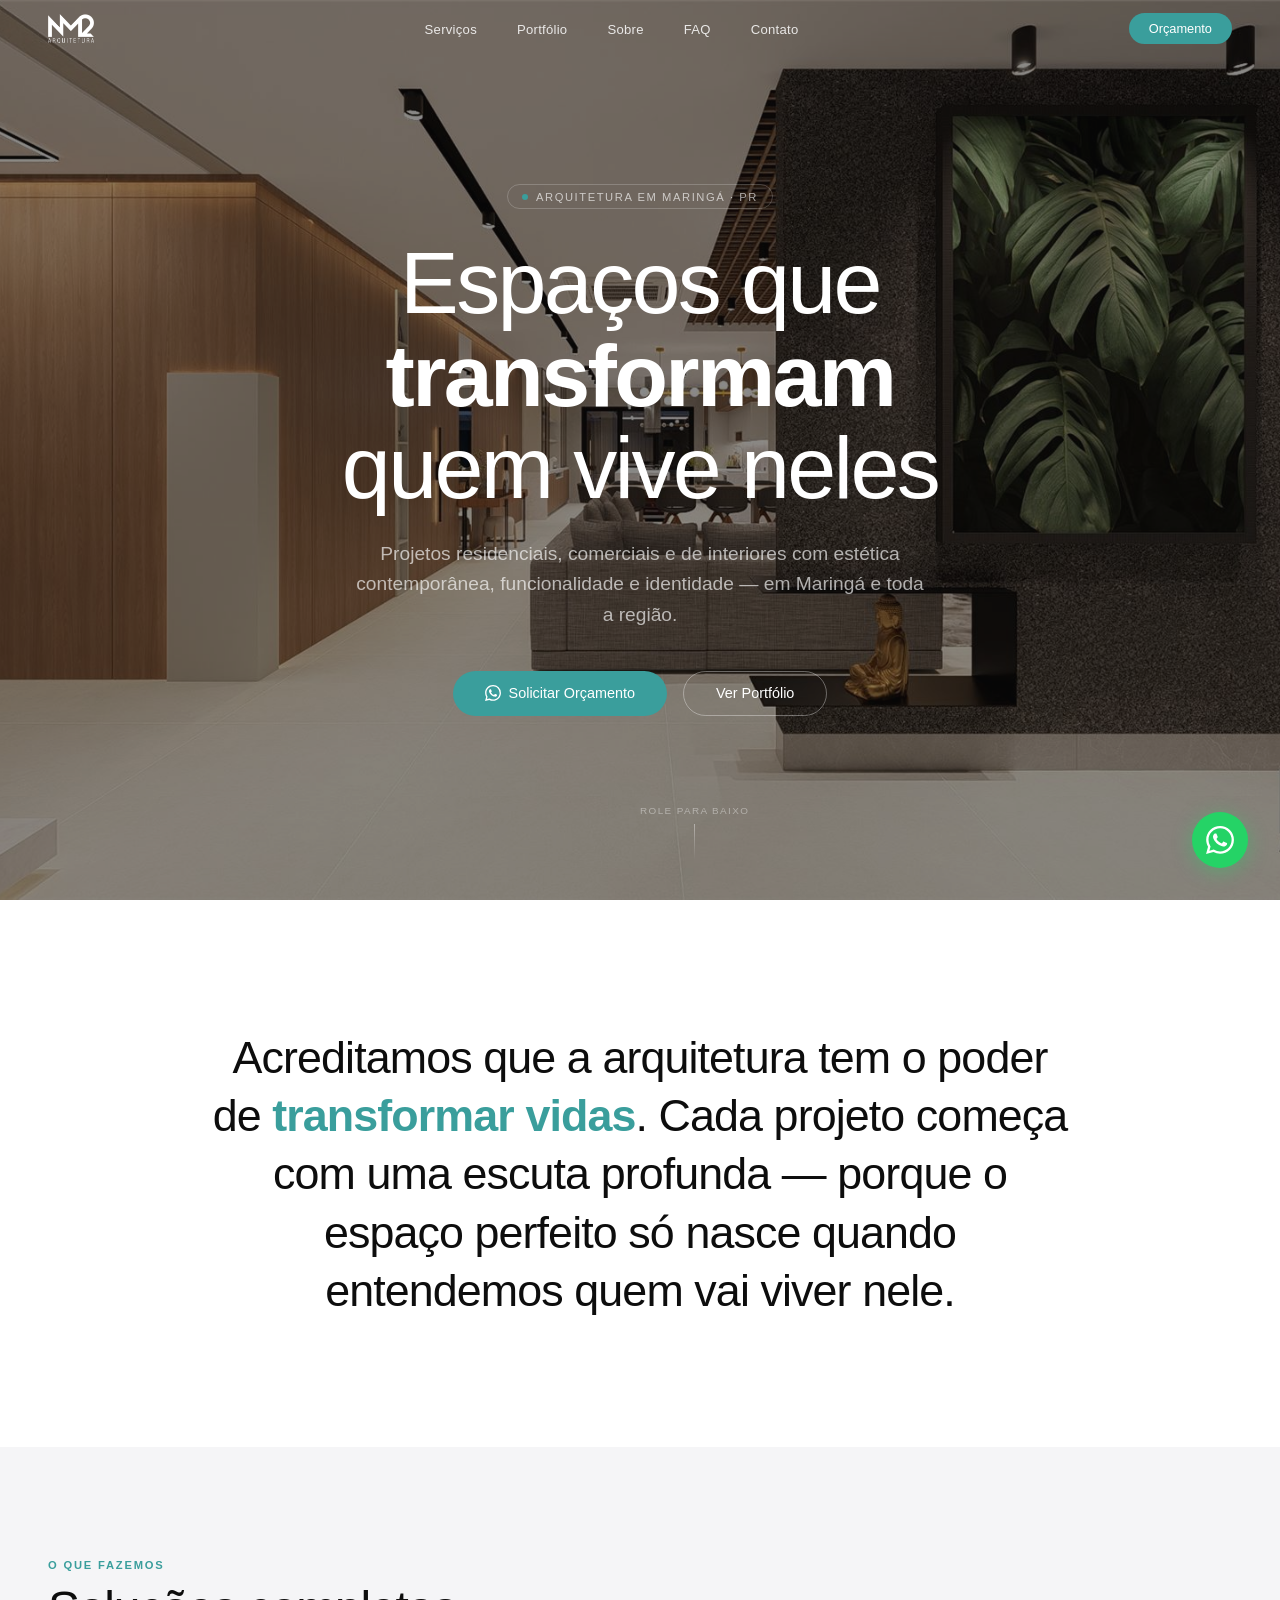
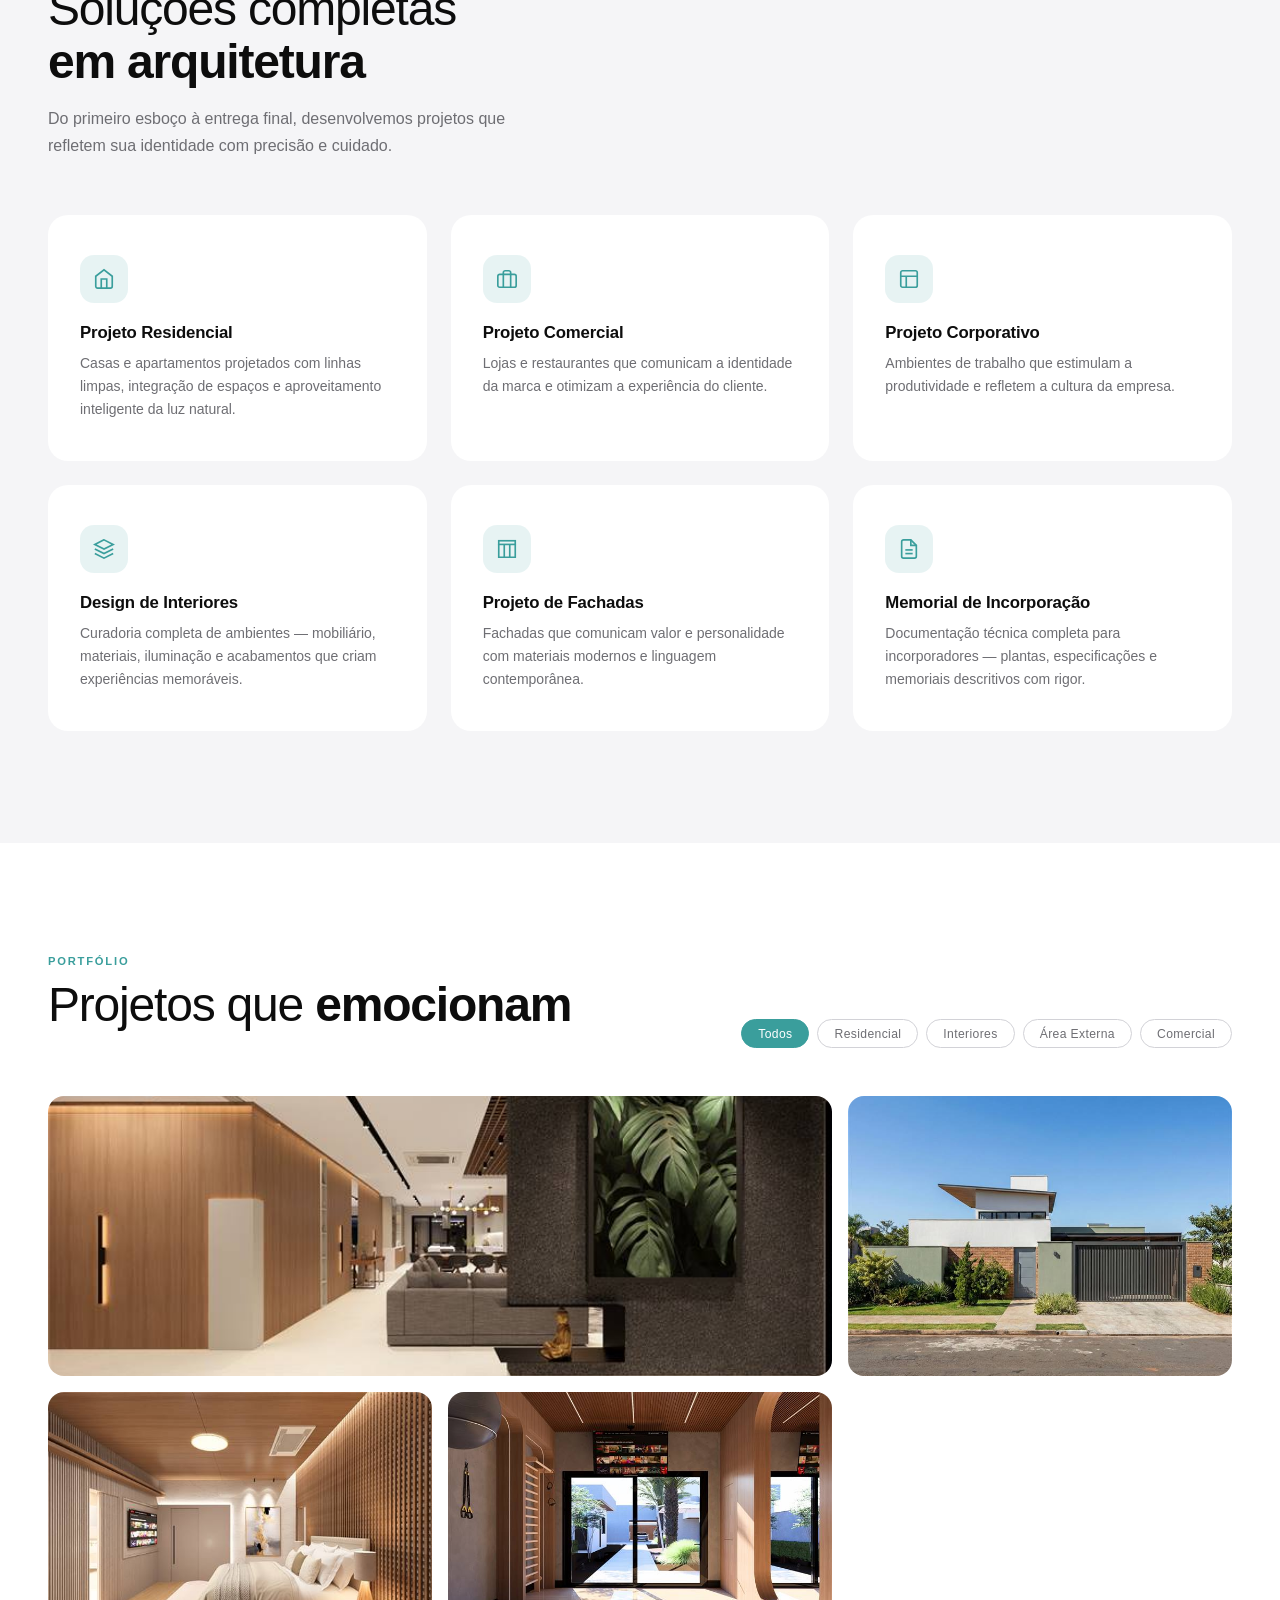
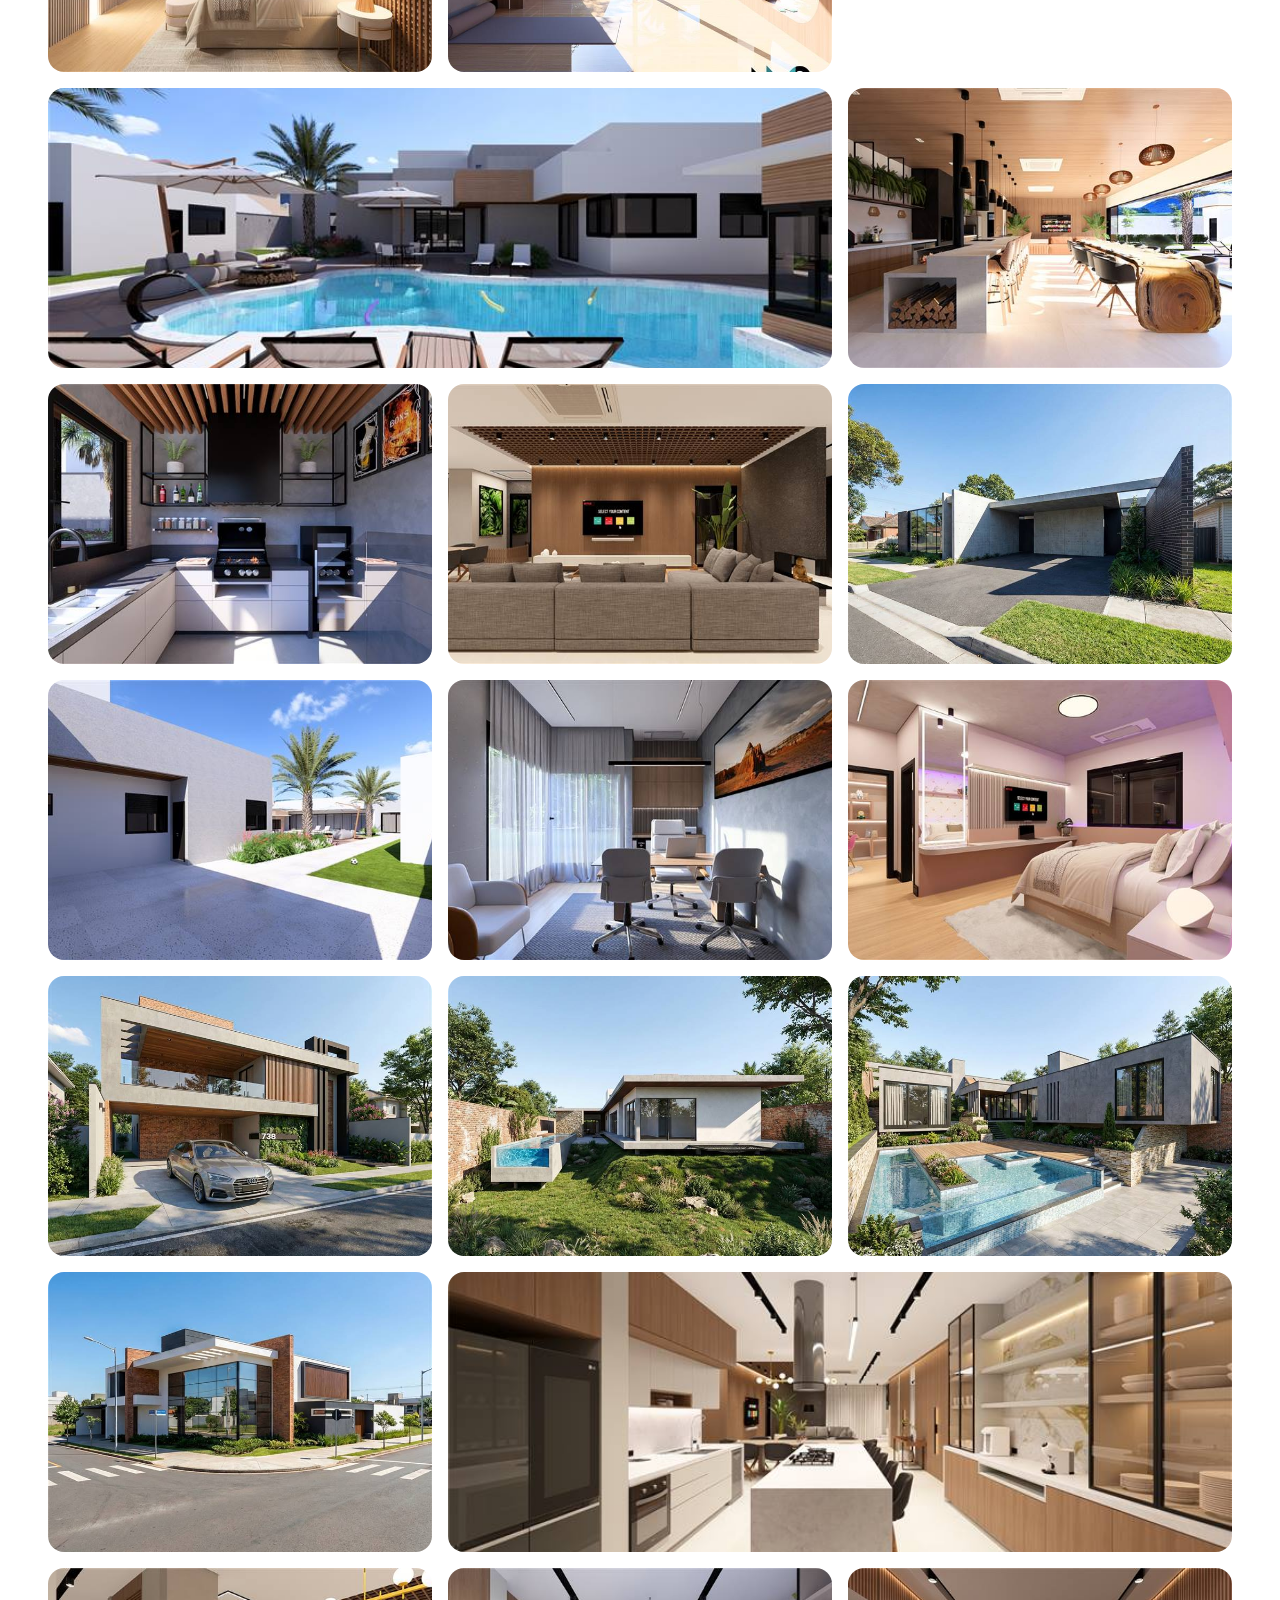
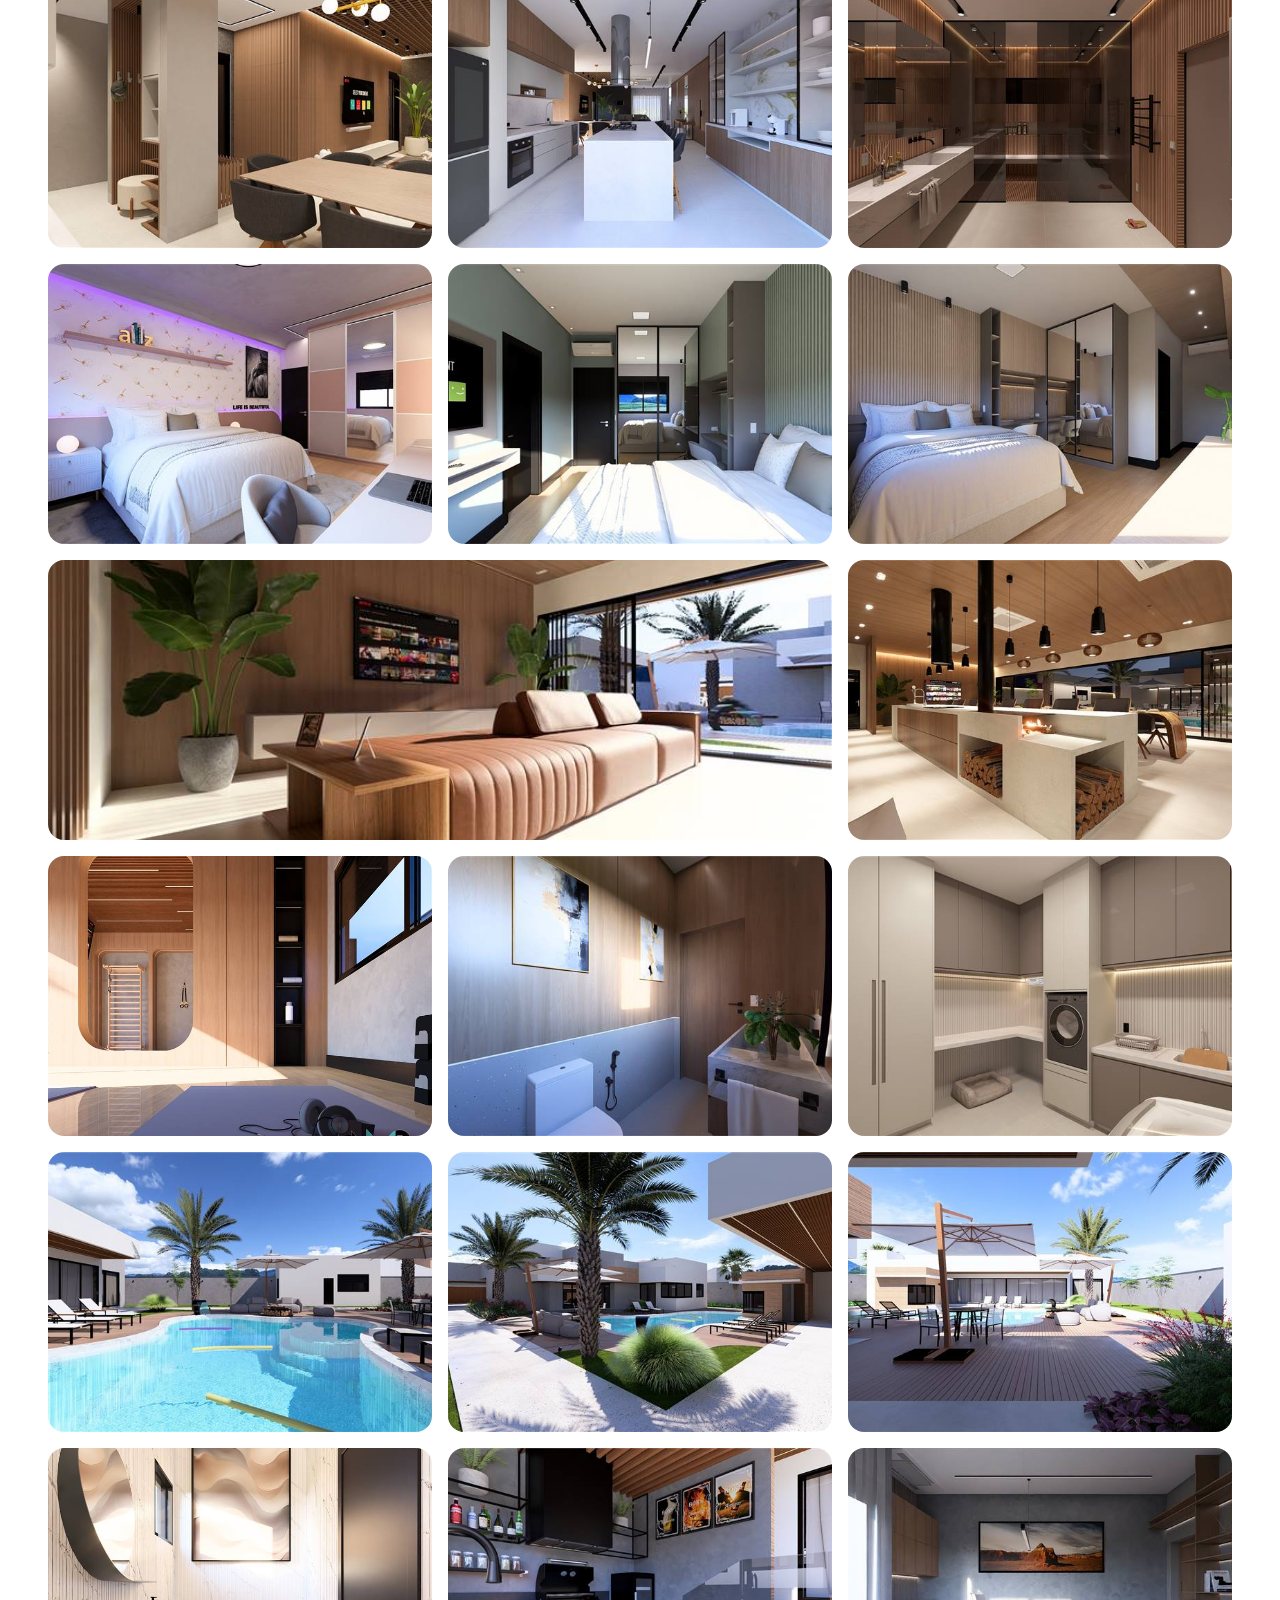
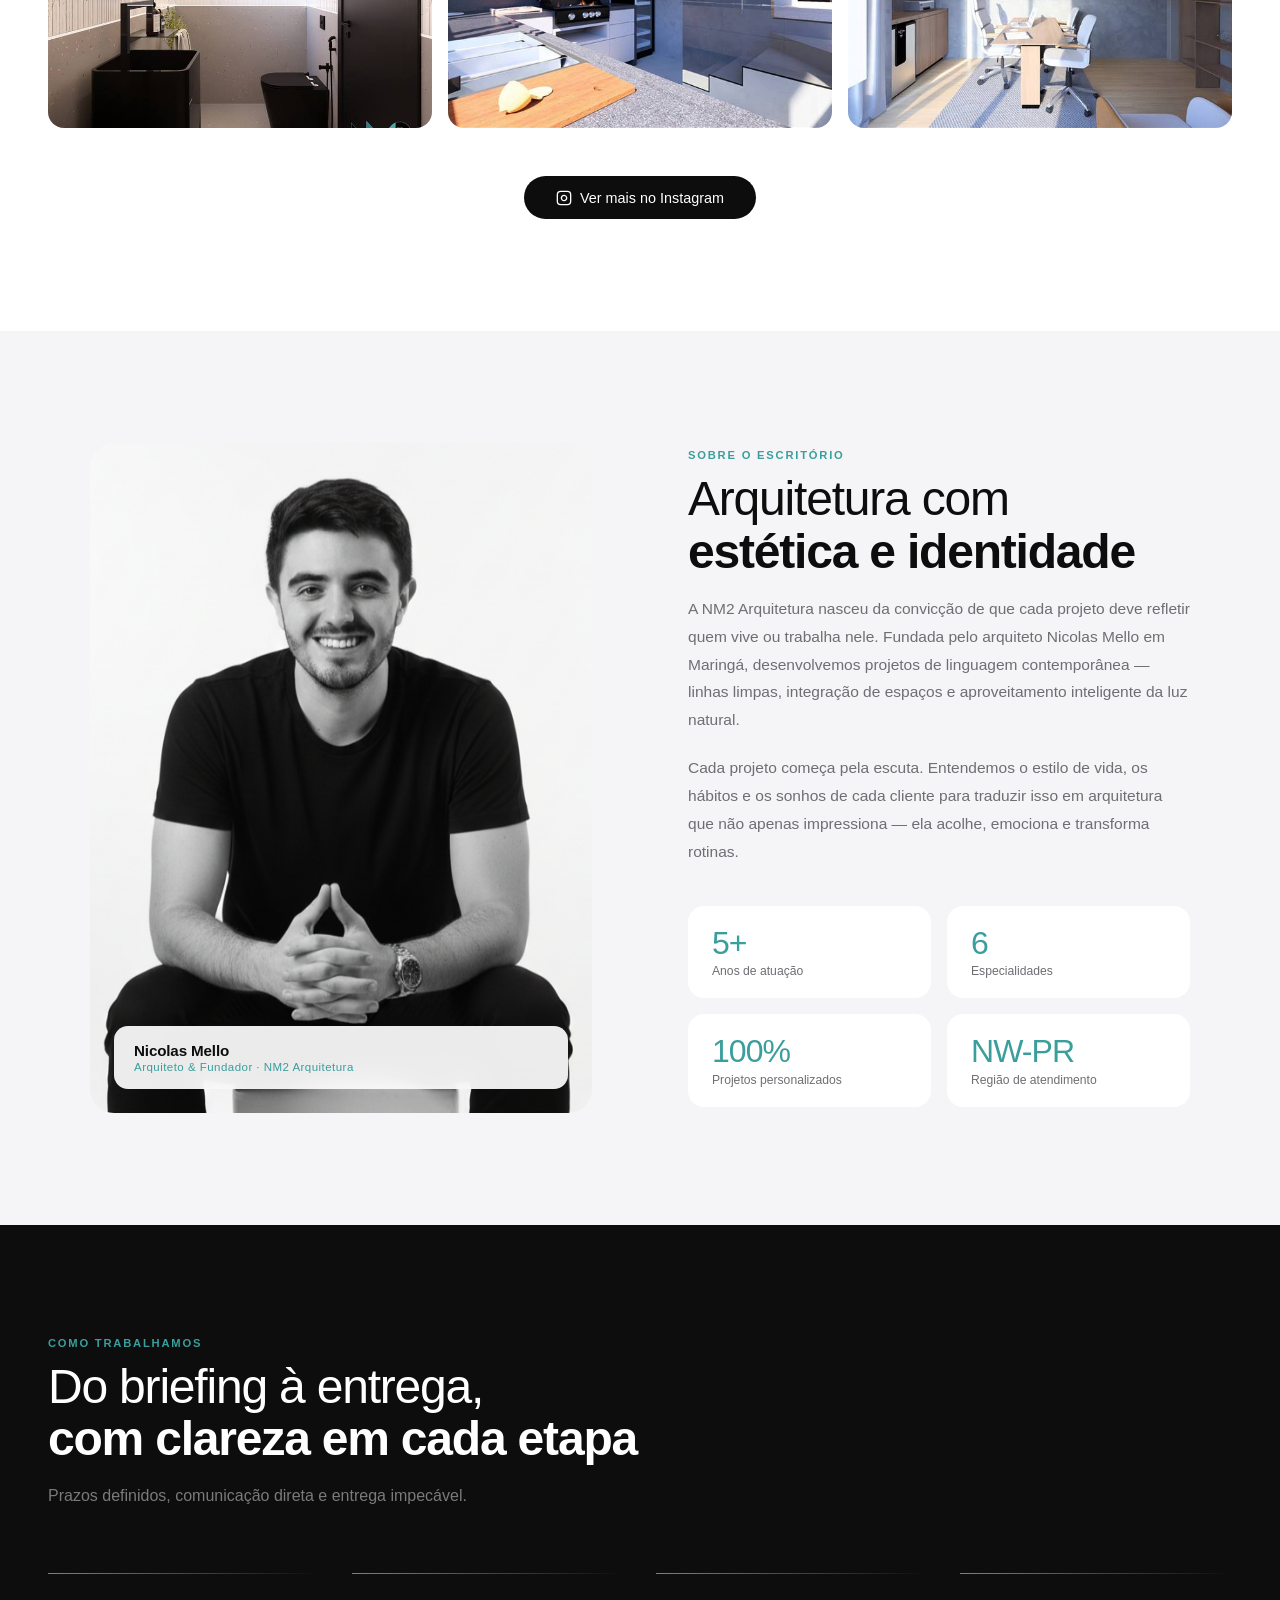
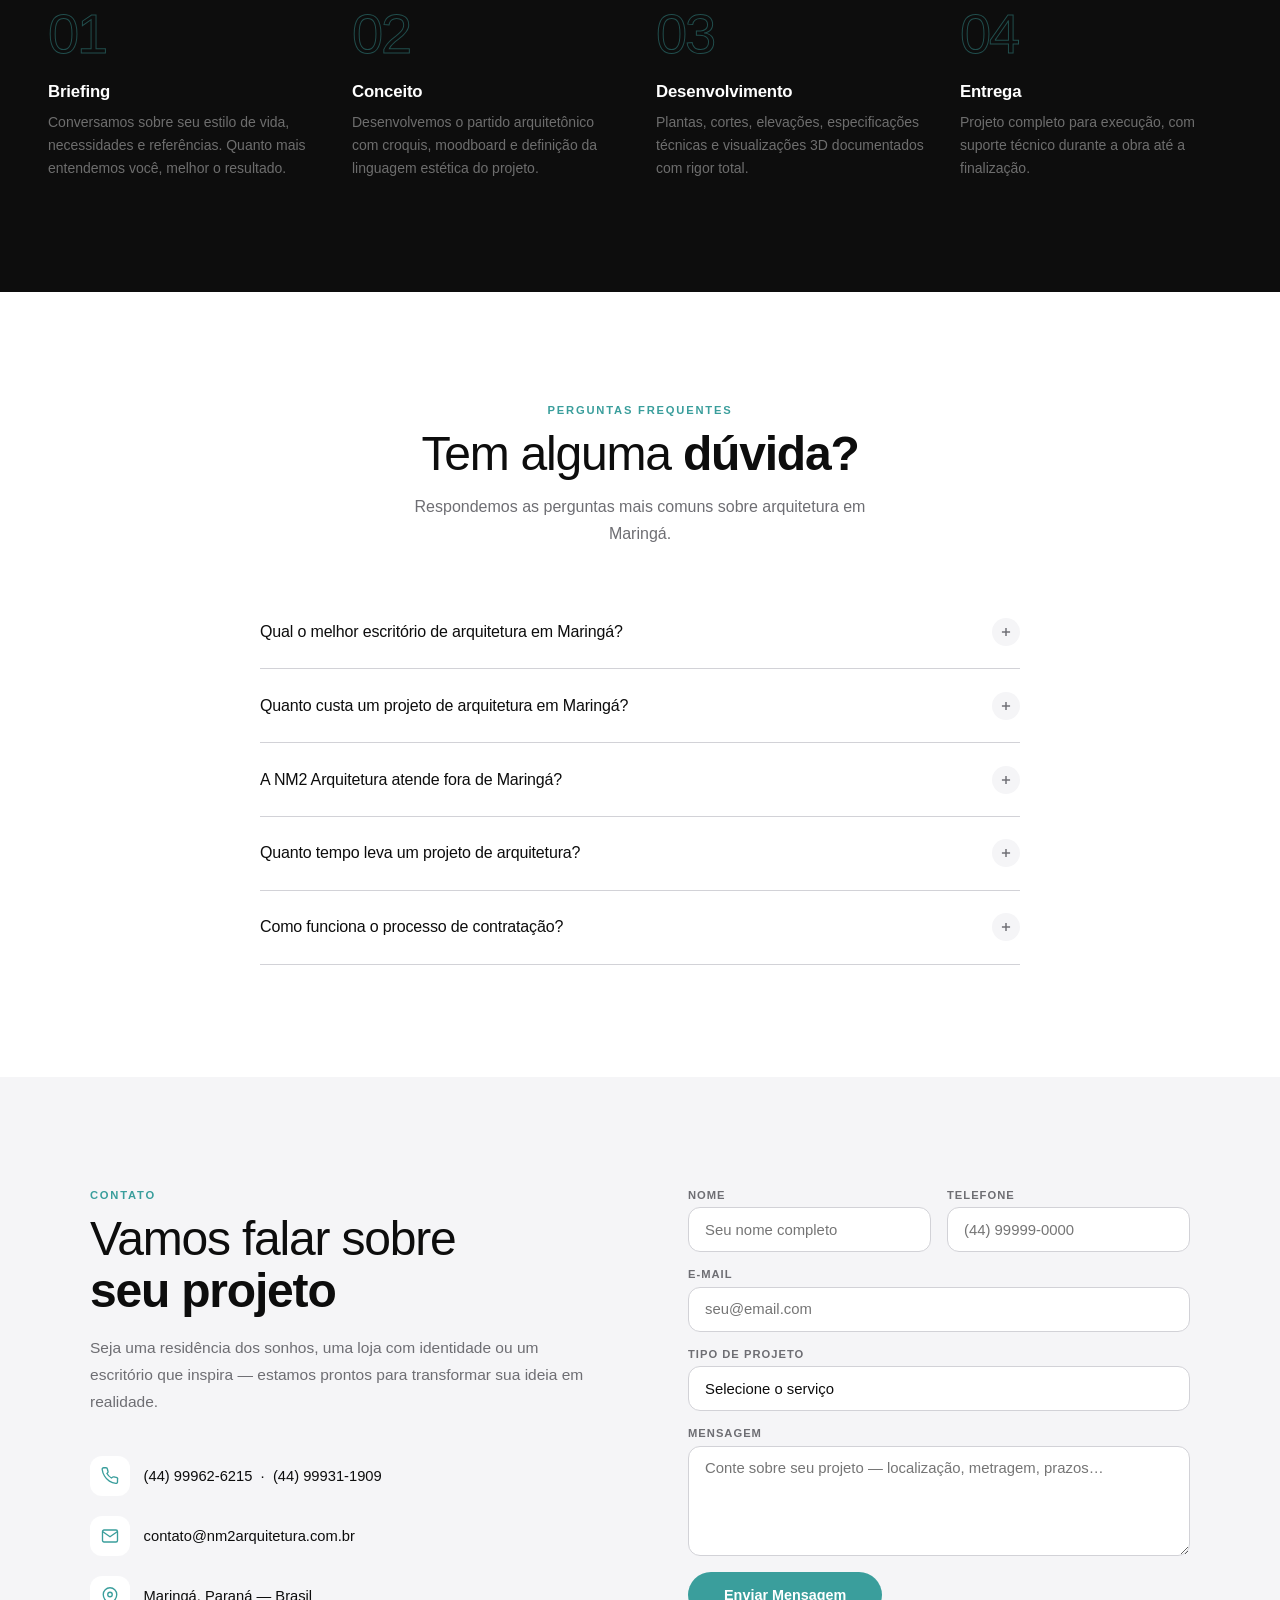
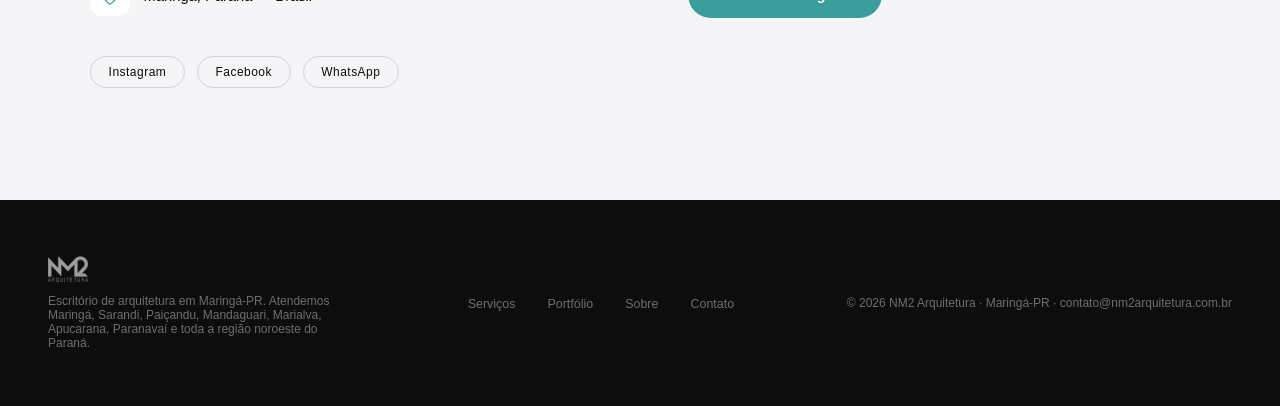
==== commit a9c9c4d3: "Mobile: portfólio 2 colunas, hero scroll centralizado, hero image object-position mobile" ====
--- a/index.html
+++ b/index.html
@@ -152,7 +152,7 @@
 /* HERO */
 .hero{position:relative;height:100svh;min-height:600px;display:flex;align-items:center;justify-content:center;text-align:center;overflow:hidden;background:var(--black)}
 .hero-bg{position:absolute;inset:0;z-index:0}
-.hero-bg img{width:100%;height:100%;object-fit:cover;opacity:0;transform:scale(1.06);transition:opacity 1.2s var(--ease),transform 8s var(--ease-out)}
+.hero-bg img{width:100%;height:100%;object-fit:cover;object-position:center center;opacity:0;transform:scale(1.06);transition:opacity 1.2s var(--ease),transform 8s var(--ease-out)}
 .hero-bg img.loaded{opacity:.52;transform:scale(1)}
 .hero-content{position:relative;z-index:1;padding:0 1.5rem;max-width:880px}
 .hero-badge{display:inline-flex;align-items:center;gap:.5rem;font-size:.7rem;font-weight:500;letter-spacing:.14em;text-transform:uppercase;color:rgba(255,255,255,.65);margin-bottom:1.75rem;border:1px solid rgba(255,255,255,.2);border-radius:980px;padding:.35rem .9rem;opacity:0;animation:fadeUp .8s .3s var(--ease-out) forwards}
@@ -337,7 +337,19 @@
   .nav-hamburger{display:flex}
   .services,.portfolio,.about,.process,.faq,.contact,.manifesto{padding:5rem 1.5rem}
   .services-grid{grid-template-columns:1fr}
-  .portfolio-grid{grid-template-columns:1fr;grid-auto-rows:220px}
+  /* Portfolio mobile: grid 2 colunas quadradas estilo Instagram */
+  .portfolio{padding:5rem 0.75rem}
+  .portfolio-grid{grid-template-columns:repeat(2,1fr);gap:.35rem;grid-auto-rows:180px}
+  .portfolio-item{border-radius:10px}
+  .portfolio-item.span2{grid-column:span 1}
+  .portfolio-filters{gap:.35rem}
+  .filter-btn{font-size:.7rem;padding:.35rem .8rem}
+  .portfolio-header{margin-bottom:1.5rem;padding:0 .75rem}
+  .portfolio-cta{padding:0 .75rem}
+  /* Hero scroll centralizado */
+  .hero-scroll{left:50%;transform:translateX(-50%);white-space:nowrap}
+  /* Hero image mobile: foca na parte central-esquerda */
+  .hero-bg img{object-position:35% center}
   .process-grid{grid-template-columns:1fr}
   .form-row{grid-template-columns:1fr}
   footer{flex-direction:column;align-items:flex-start;padding:2.5rem 1.5rem}
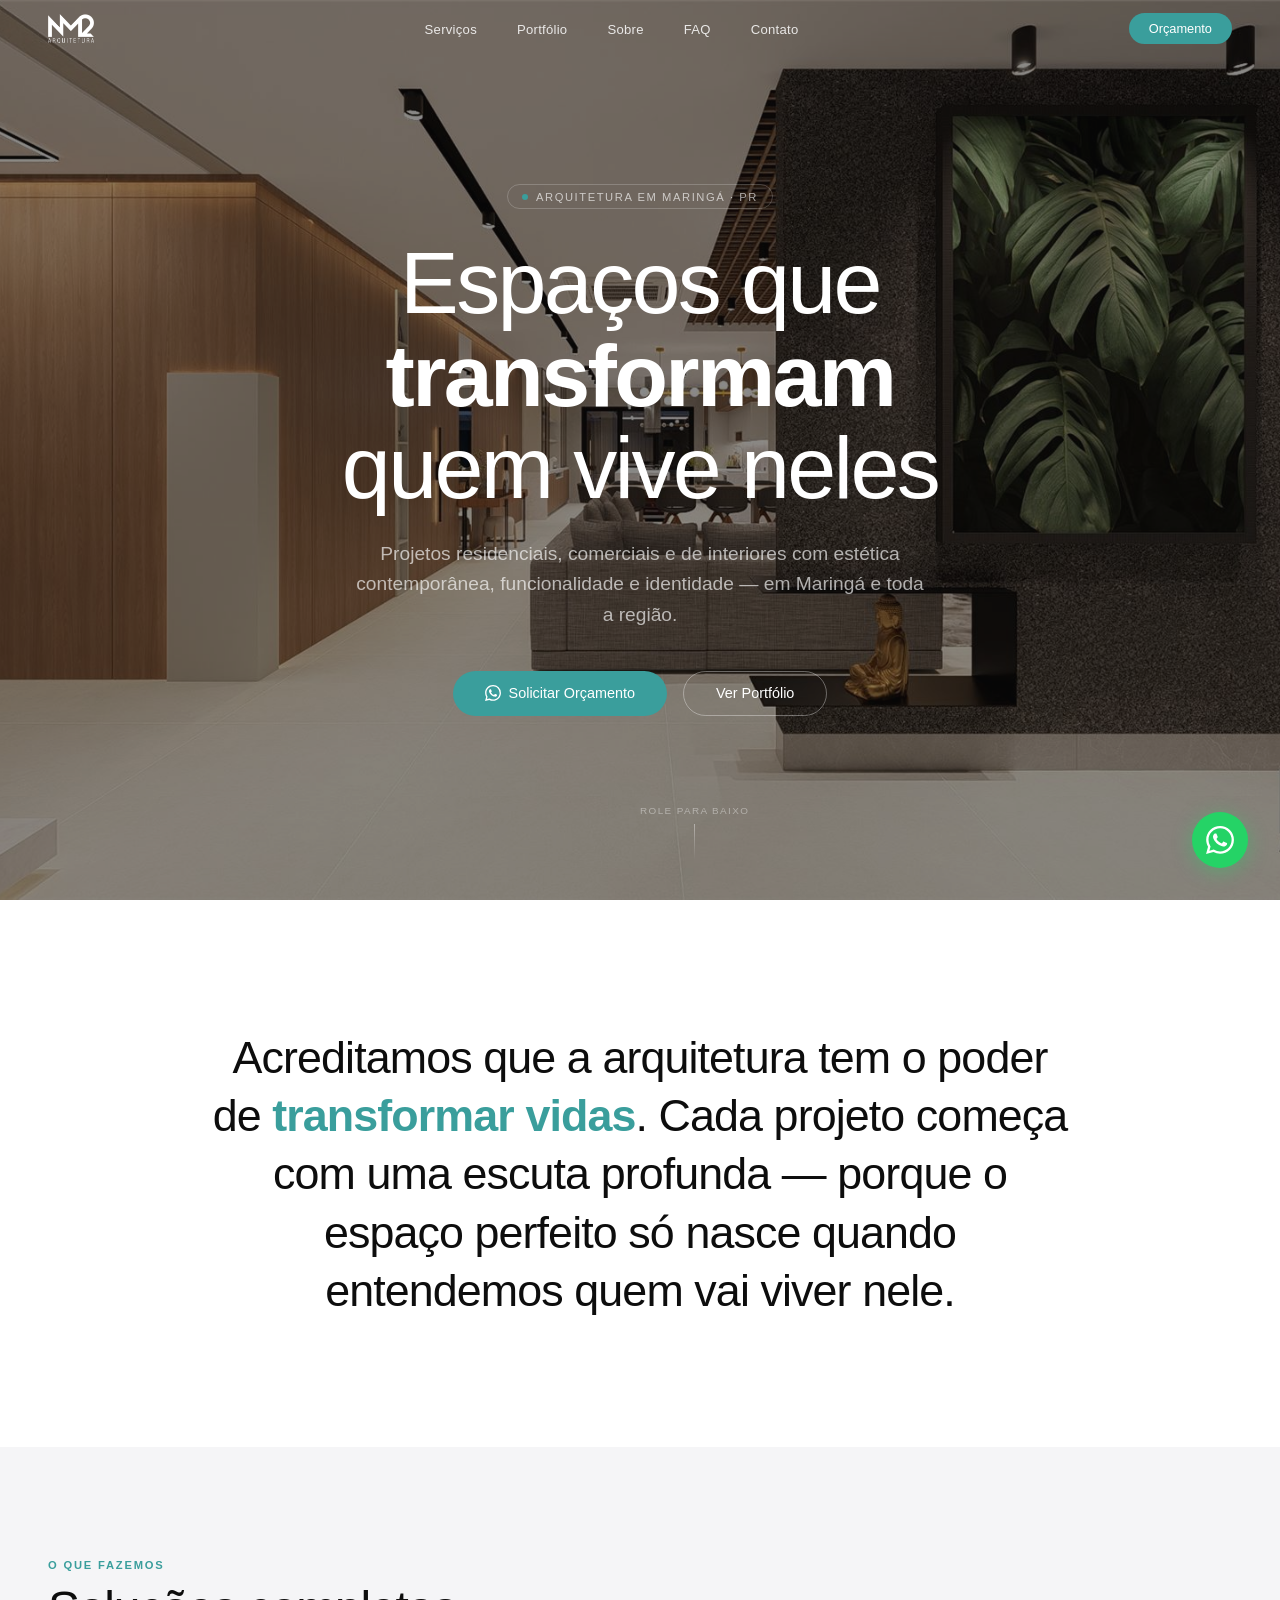
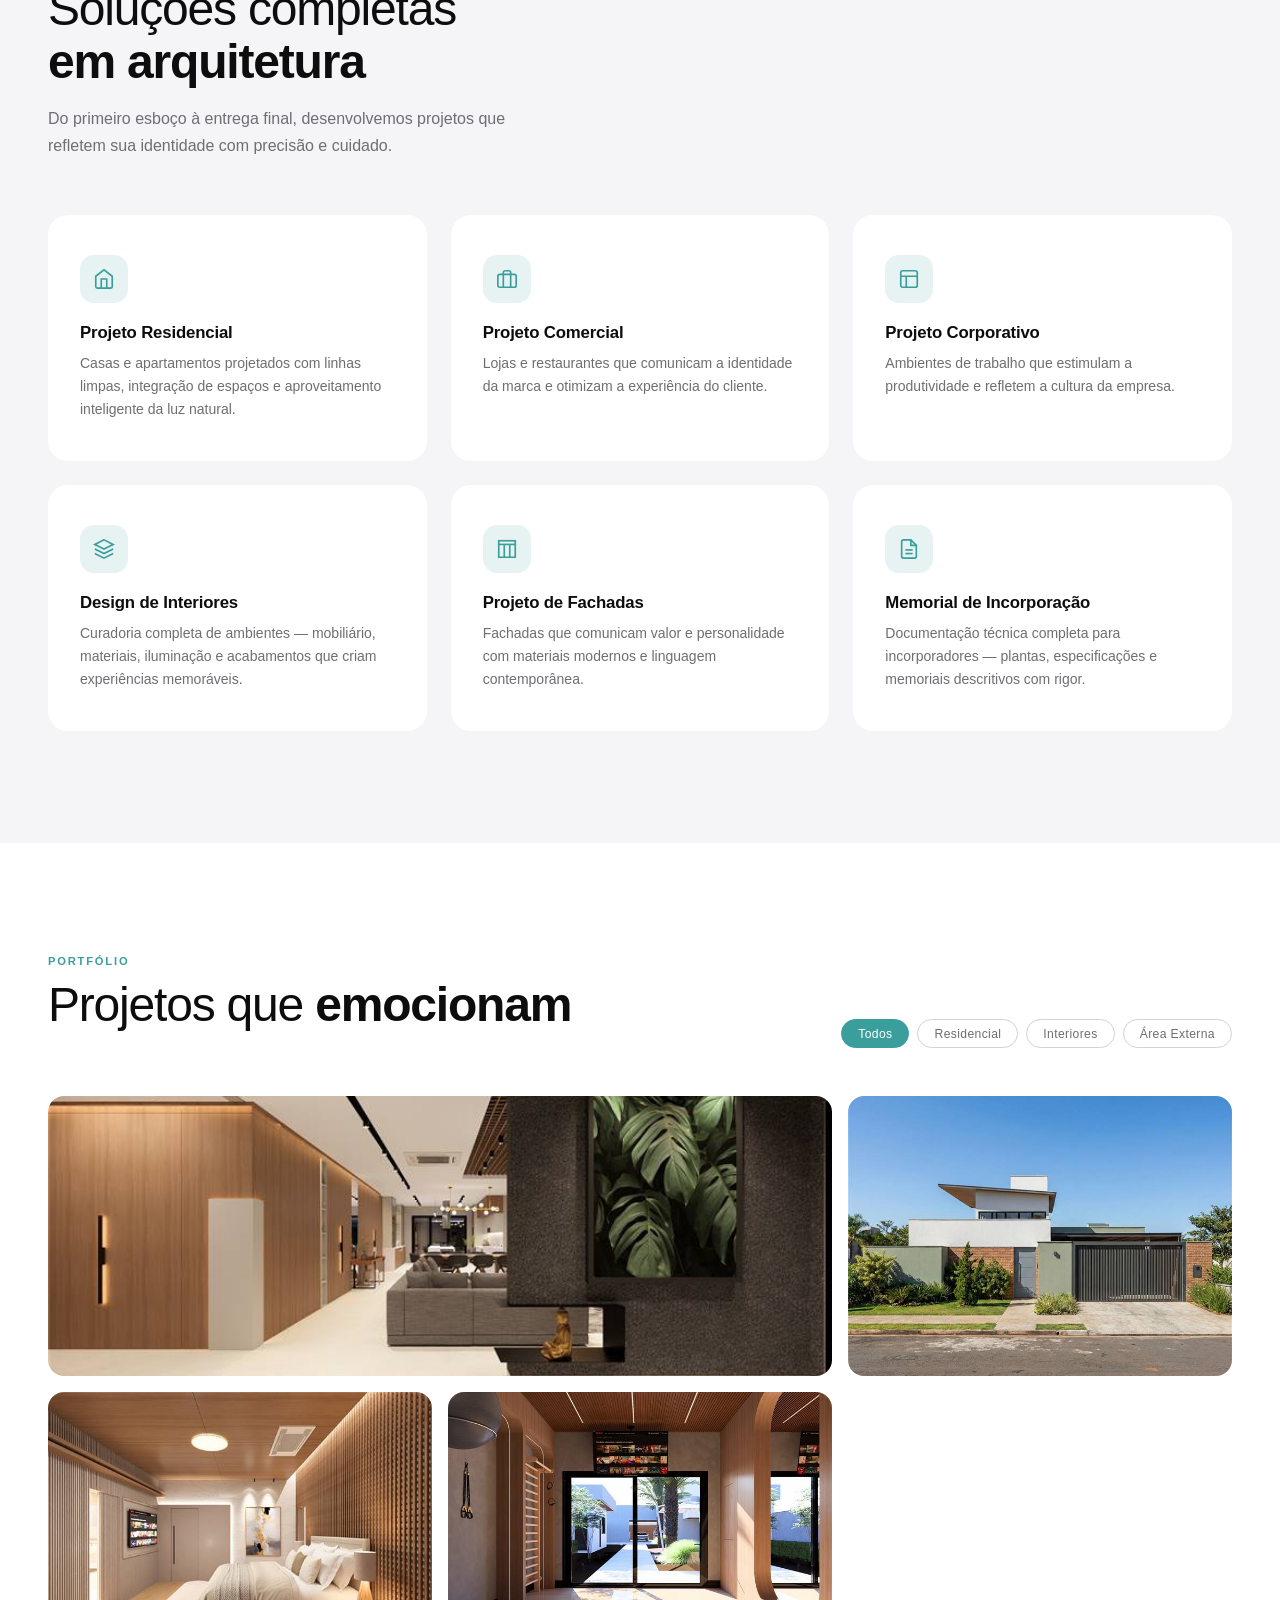
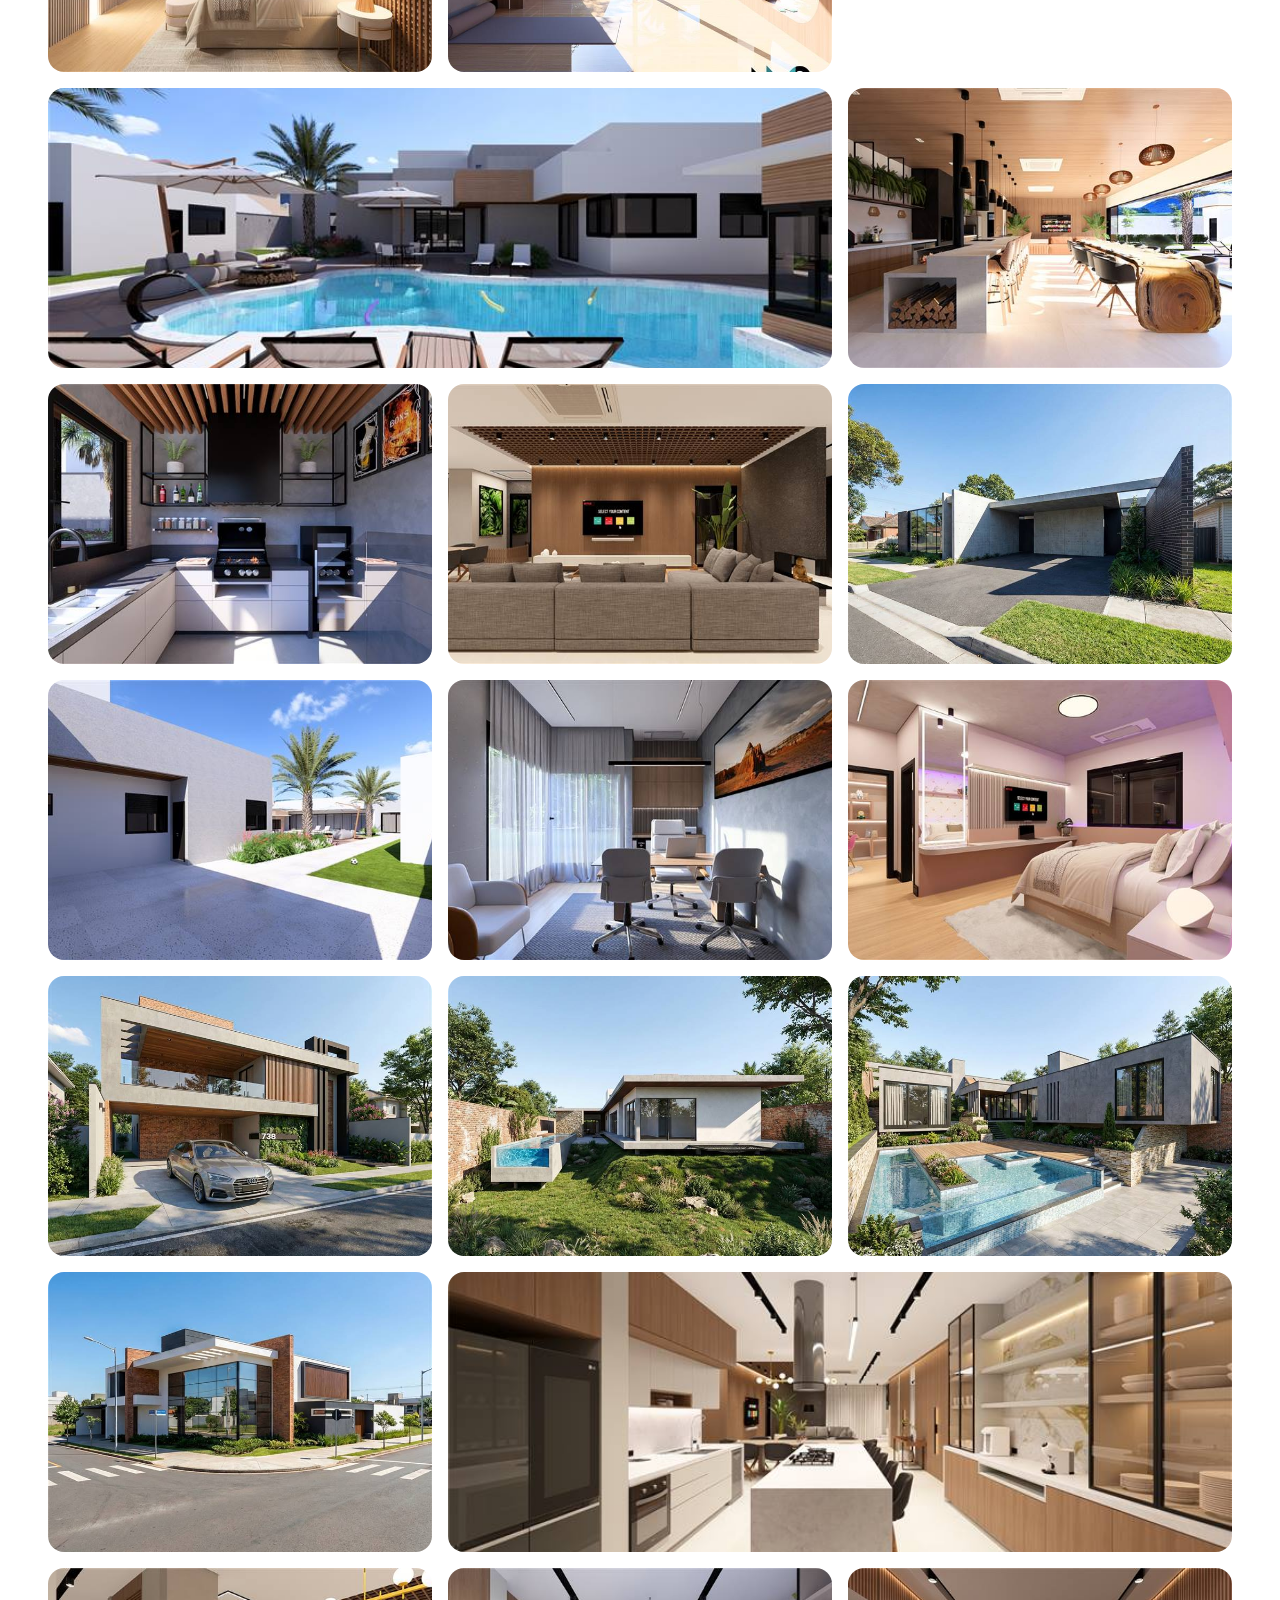
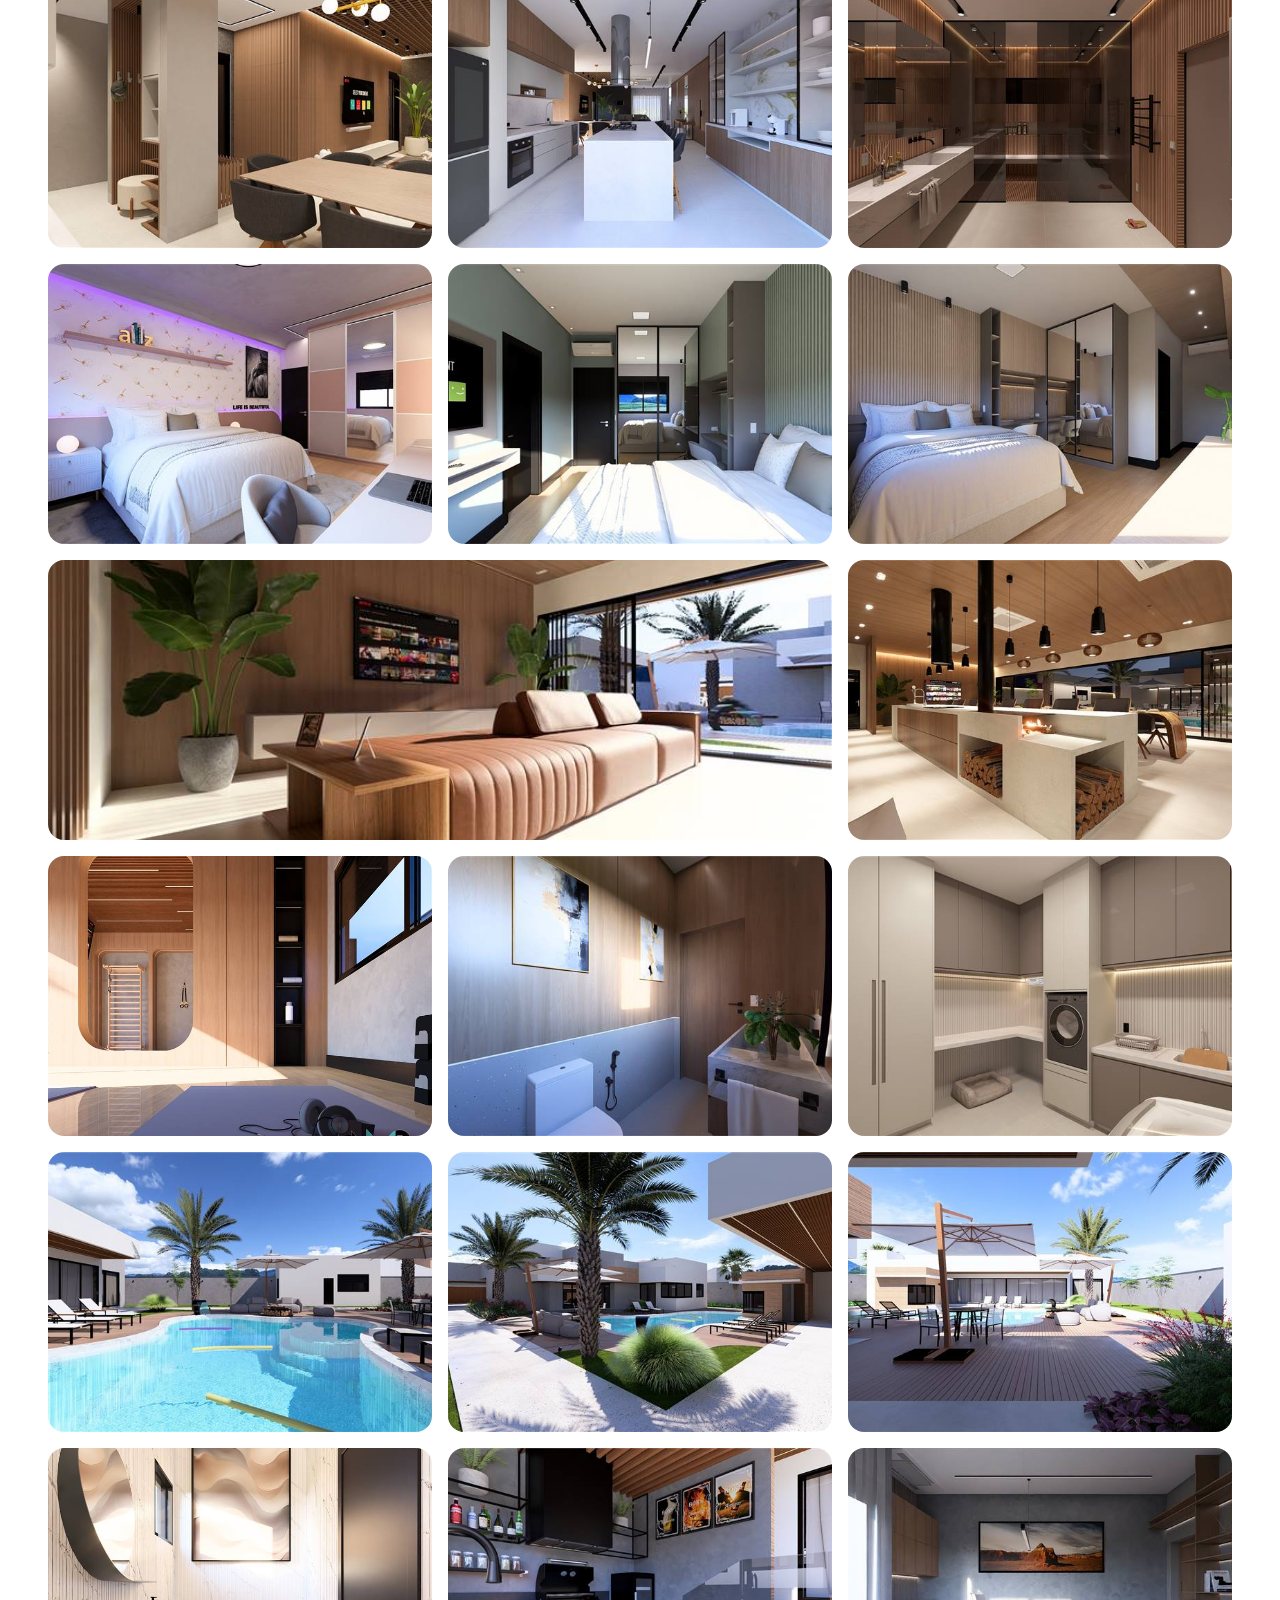
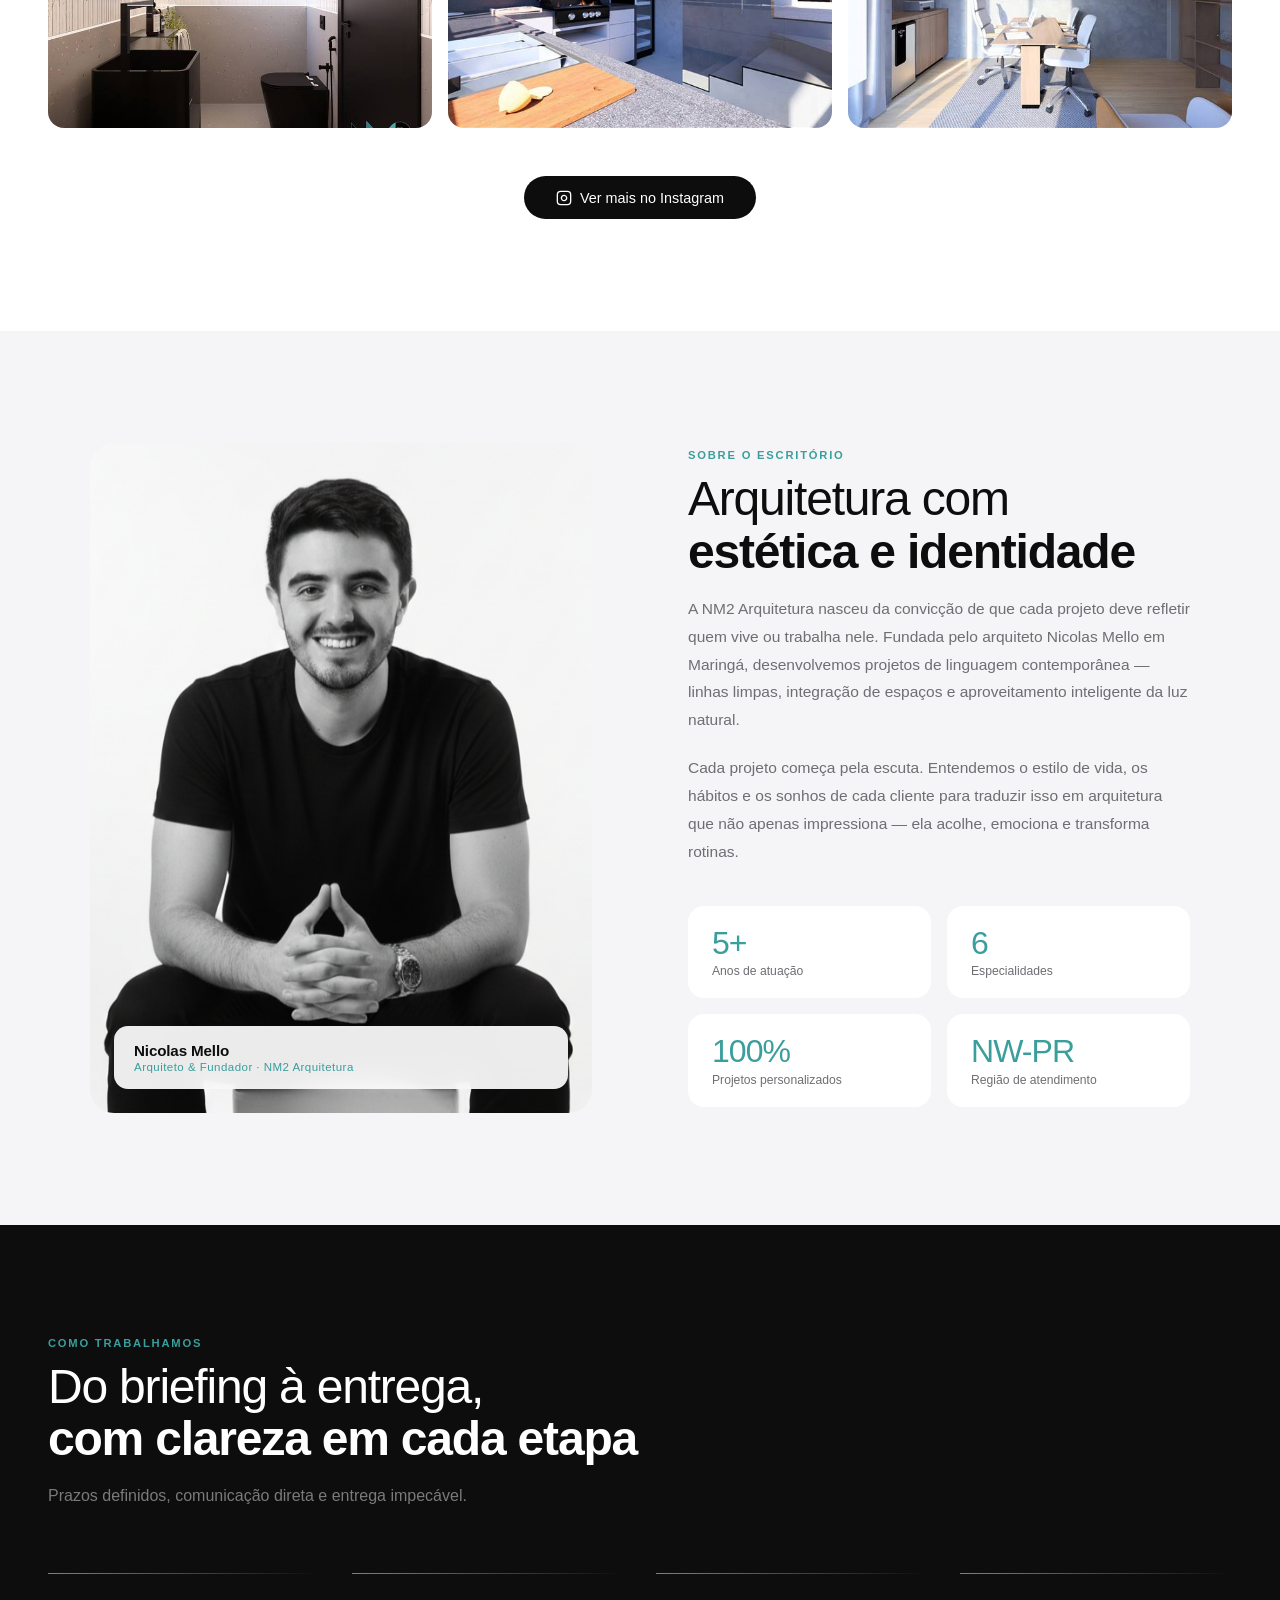
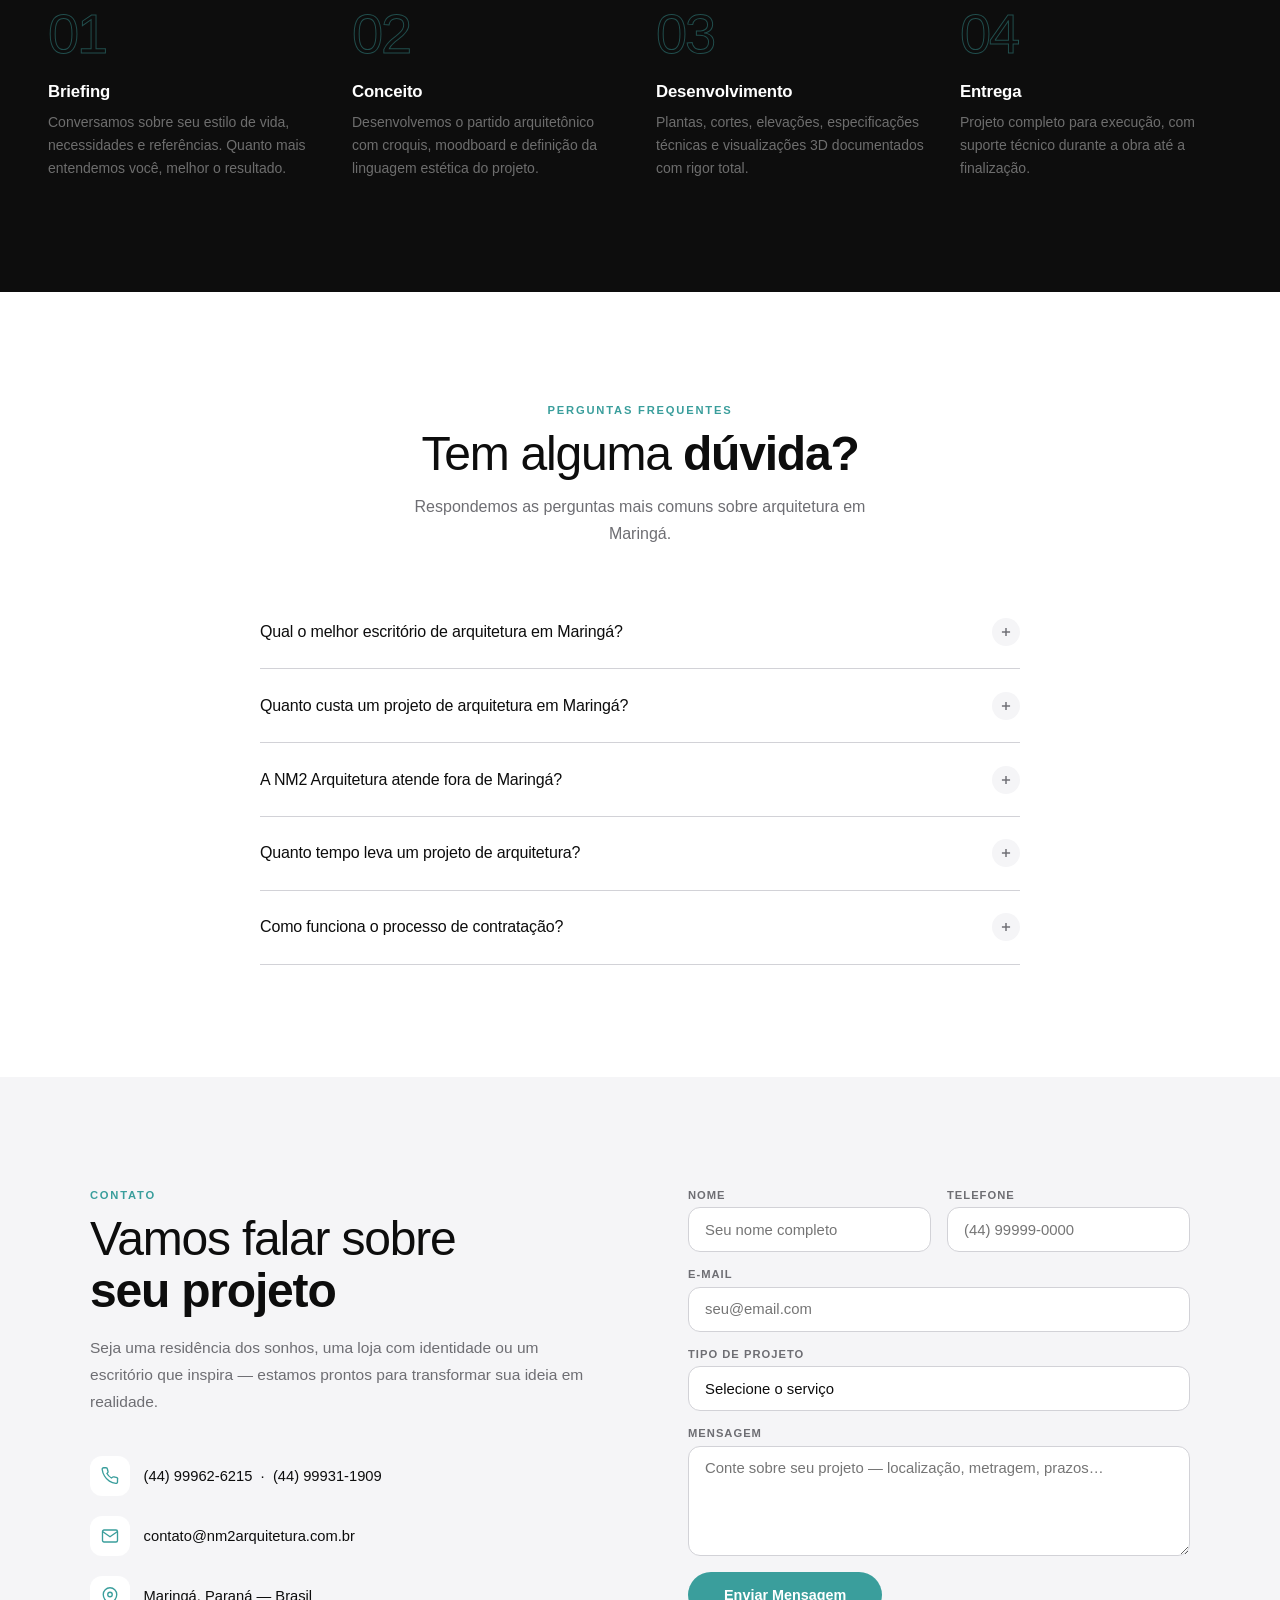
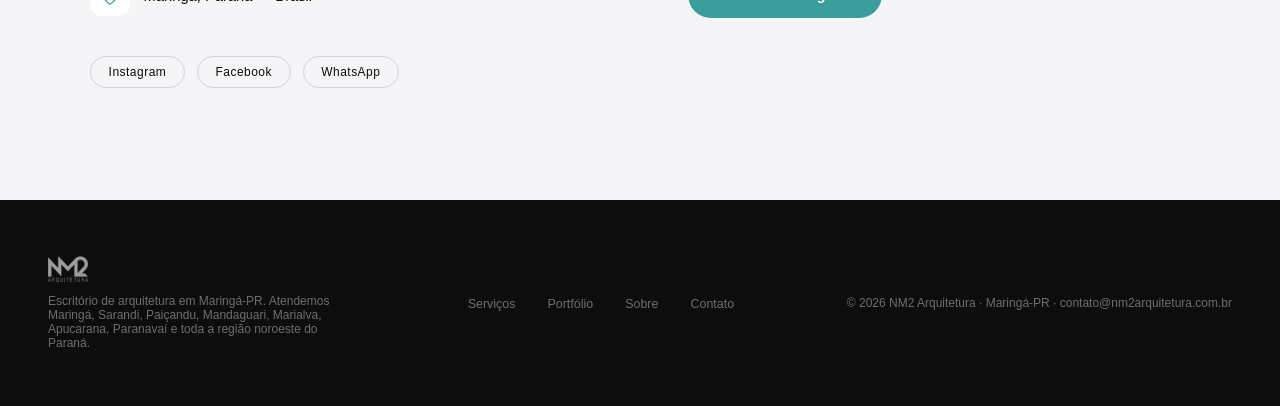
==== commit 56ac7b79: "Corrige projetos residenciais classificados como comerciais" ====
--- a/index.html
+++ b/index.html
@@ -347,9 +347,11 @@
   .portfolio-header{margin-bottom:1.5rem;padding:0 .75rem}
   .portfolio-cta{padding:0 .75rem}
   /* Hero scroll centralizado */
-  .hero-scroll{left:50%;transform:translateX(-50%);white-space:nowrap}
+  .hero-scroll{left:0;right:0;transform:none;text-align:center}
   /* Hero image mobile: foca na parte central-esquerda */
   .hero-bg img{object-position:35% center}
+  /* About: retorna para portrait no mobile para foto não ficar atrás do badge */
+  .about-img{aspect-ratio:3/4}
   .process-grid{grid-template-columns:1fr}
   .form-row{grid-template-columns:1fr}
   footer{flex-direction:column;align-items:flex-start;padding:2.5rem 1.5rem}
@@ -374,7 +376,7 @@
     <li><a href="#contato">Contato</a></li>
   </ul>
   <div style="display:flex;align-items:center;gap:1rem">
-    <a href="https://wa.me/5544999626215?text=Ol%C3%A1!%20Gostaria%20de%20solicitar%20um%20or%C3%A7amento." class="btn-nav" target="_blank" rel="noopener">Orçamento</a>
+    <a href="https://wa.me/5544999626215?text=Ol%C3%A1%2C%20vim%20pelo%20site%20NM2%20e%20gostaria%20de%20um%20or%C3%A7amento" class="btn-nav" target="_blank" rel="noopener">Orçamento</a>
     <button class="nav-hamburger" id="nav-hamburger" aria-label="Menu">
       <span></span><span></span><span></span>
     </button>
@@ -388,7 +390,7 @@
   <a href="#sobre" class="mobile-link">Sobre</a>
   <a href="#faq" class="mobile-link">FAQ</a>
   <a href="#contato" class="mobile-link">Contato</a>
-  <a href="https://wa.me/5544999626215" class="btn-primary" target="_blank" rel="noopener" style="margin-top:1rem">Solicitar Orçamento</a>
+  <a href="https://wa.me/5544999626215?text=Ol%C3%A1%2C%20vim%20pelo%20site%20NM2%20e%20gostaria%20de%20um%20or%C3%A7amento" class="btn-primary" target="_blank" rel="noopener" style="margin-top:1rem">Solicitar Orçamento</a>
 </div>
 
 <!-- HERO -->
@@ -401,7 +403,7 @@
     <h1 class="hero-title">Espaços que <strong>transformam</strong><br>quem vive neles</h1>
     <p class="hero-sub">Projetos residenciais, comerciais e de interiores com estética contemporânea, funcionalidade e identidade — em Maringá e toda a região.</p>
     <div class="hero-actions">
-      <a href="https://wa.me/5544999626215?text=Ol%C3%A1!%20Gostaria%20de%20solicitar%20um%20or%C3%A7amento." class="btn-primary" target="_blank" rel="noopener">
+      <a href="https://wa.me/5544999626215?text=Ol%C3%A1%2C%20vim%20pelo%20site%20NM2%20e%20gostaria%20de%20um%20or%C3%A7amento" class="btn-primary" target="_blank" rel="noopener">
         <svg width="16" height="16" viewBox="0 0 24 24" fill="currentColor" aria-hidden="true"><path d="M17.472 14.382c-.297-.149-1.758-.867-2.03-.967-.273-.099-.471-.148-.67.15-.197.297-.767.966-.94 1.164-.173.199-.347.223-.644.075-.297-.15-1.255-.463-2.39-1.475-.883-.788-1.48-1.761-1.653-2.059-.173-.297-.018-.458.13-.606.134-.133.298-.347.446-.52.149-.174.198-.298.298-.497.099-.198.05-.371-.025-.52-.075-.149-.669-1.612-.916-2.207-.242-.579-.487-.5-.669-.51-.173-.008-.371-.01-.57-.01-.198 0-.52.074-.792.372-.272.297-1.04 1.016-1.04 2.479 0 1.462 1.065 2.875 1.213 3.074.149.198 2.096 3.2 5.077 4.487.709.306 1.262.489 1.694.625.712.227 1.36.195 1.871.118.571-.085 1.758-.719 2.006-1.413.248-.694.248-1.289.173-1.413-.074-.124-.272-.198-.57-.347m-5.421 7.403h-.004a9.87 9.87 0 0 1-5.031-1.378l-.361-.214-3.741.982.998-3.648-.235-.374a9.86 9.86 0 0 1-1.51-5.26c.001-5.45 4.436-9.884 9.888-9.884 2.64 0 5.122 1.03 6.988 2.898a9.825 9.825 0 0 1 2.893 6.994c-.003 5.45-4.437 9.884-9.885 9.884m8.413-18.297A11.815 11.815 0 0 0 12.05 0C5.495 0 .16 5.335.157 11.892c0 2.096.547 4.142 1.588 5.945L.057 24l6.305-1.654a11.882 11.882 0 0 0 5.683 1.448h.005c6.554 0 11.89-5.335 11.893-11.893a11.821 11.821 0 0 0-3.48-8.413z"/></svg>
         Solicitar Orçamento
       </a>
@@ -472,7 +474,7 @@
       <button class="filter-btn" data-filter="residencial">Residencial</button>
       <button class="filter-btn" data-filter="interior">Interiores</button>
       <button class="filter-btn" data-filter="externo">Área Externa</button>
-      <button class="filter-btn" data-filter="comercial">Comercial</button>
+
     </div>
   </div>
   <div class="portfolio-grid" id="portfolio-grid">
@@ -501,9 +503,9 @@
       <img src="projetos/thumbs/ESPAÇO GOURMET_1.jpg" data-full="projetos/large/ESPAÇO GOURMET_1.jpg" alt="Espaço gourmet com forno a lenha — NM2 Arquitetura" loading="lazy">
       <div class="portfolio-overlay"><div class="portfolio-info"><p class="portfolio-cat">Interiores</p><p class="portfolio-name">Espaço Gourmet</p></div></div>
     </div>
-    <div class="portfolio-item reveal reveal-delay-3" data-cat="comercial">
+    <div class="portfolio-item reveal reveal-delay-3" data-cat="residencial">
       <img src="projetos/thumbs/BAR MOLHADO_1.jpg" data-full="projetos/large/BAR MOLHADO_1.jpg" alt="Bar gourmet com churrasqueira — NM2 Arquitetura" loading="lazy">
-      <div class="portfolio-overlay"><div class="portfolio-info"><p class="portfolio-cat">Comercial</p><p class="portfolio-name">Bar Gourmet</p></div></div>
+      <div class="portfolio-overlay"><div class="portfolio-info"><p class="portfolio-cat">Residencial</p><p class="portfolio-name">Bar Gourmet</p></div></div>
     </div>
     <div class="portfolio-item reveal reveal-delay-1" data-cat="interior">
       <img src="projetos/thumbs/sala cozinha_5.jpg" data-full="projetos/large/sala cozinha_5.jpg" alt="Living premium — NM2 Arquitetura" loading="lazy">
@@ -517,9 +519,9 @@
       <img src="projetos/thumbs/EXTERIOR_7.jpg" data-full="projetos/large/EXTERIOR_7.jpg" alt="Deck e piscina — NM2 Arquitetura" loading="lazy">
       <div class="portfolio-overlay"><div class="portfolio-info"><p class="portfolio-cat">Área Externa</p><p class="portfolio-name">Deck & Piscina</p></div></div>
     </div>
-    <div class="portfolio-item reveal reveal-delay-1" data-cat="comercial">
-      <img src="projetos/thumbs/escritorio frontal_1.jpg" data-full="projetos/large/escritorio frontal_1.jpg" alt="Fachada corporativa — NM2 Arquitetura Maringá" loading="lazy">
-      <div class="portfolio-overlay"><div class="portfolio-info"><p class="portfolio-cat">Comercial · Maringá-PR</p><p class="portfolio-name">Fachada Corporativa</p></div></div>
+    <div class="portfolio-item reveal reveal-delay-1" data-cat="residencial">
+      <img src="projetos/thumbs/escritorio frontal_1.jpg" data-full="projetos/large/escritorio frontal_1.jpg" alt="Home office residencial — NM2 Arquitetura Maringá" loading="lazy">
+      <div class="portfolio-overlay"><div class="portfolio-info"><p class="portfolio-cat">Residencial · Maringá-PR</p><p class="portfolio-name">Home Office</p></div></div>
     </div>
     <div class="portfolio-item reveal reveal-delay-2" data-cat="interior">
       <img src="projetos/thumbs/SUITE 2_1.jpg" data-full="projetos/large/SUITE 2_1.jpg" alt="Suíte casal — NM2 Arquitetura" loading="lazy">
@@ -606,13 +608,13 @@
       <img src="projetos/thumbs/lavabo piscina instagram_1.jpg" data-full="projetos/large/lavabo piscina instagram_1.jpg" alt="Lavabo da piscina — NM2 Arquitetura" loading="lazy">
       <div class="portfolio-overlay"><div class="portfolio-info"><p class="portfolio-cat">Área Externa</p><p class="portfolio-name">Lavabo da Piscina</p></div></div>
     </div>
-    <div class="portfolio-item reveal" data-cat="comercial">
+    <div class="portfolio-item reveal" data-cat="residencial">
       <img src="projetos/thumbs/BAR MOLHADO_4.jpg" data-full="projetos/large/BAR MOLHADO_4.jpg" alt="Bar gourmet vista frontal — NM2 Arquitetura" loading="lazy">
-      <div class="portfolio-overlay"><div class="portfolio-info"><p class="portfolio-cat">Comercial</p><p class="portfolio-name">Bar · Vista Frontal</p></div></div>
-    </div>
-    <div class="portfolio-item reveal" data-cat="comercial">
-      <img src="projetos/thumbs/escritorio frontal_4.jpg" data-full="projetos/large/escritorio frontal_4.jpg" alt="Recepção de escritório — NM2 Arquitetura" loading="lazy">
-      <div class="portfolio-overlay"><div class="portfolio-info"><p class="portfolio-cat">Comercial</p><p class="portfolio-name">Escritório · Recepção</p></div></div>
+      <div class="portfolio-overlay"><div class="portfolio-info"><p class="portfolio-cat">Residencial</p><p class="portfolio-name">Bar · Vista Frontal</p></div></div>
+    </div>
+    <div class="portfolio-item reveal" data-cat="residencial">
+      <img src="projetos/thumbs/escritorio frontal_4.jpg" data-full="projetos/large/escritorio frontal_4.jpg" alt="Home office residencial — vista complementar — NM2 Arquitetura" loading="lazy">
+      <div class="portfolio-overlay"><div class="portfolio-info"><p class="portfolio-cat">Residencial</p><p class="portfolio-name">Home Office · Vista Complementar</p></div></div>
     </div>
   </div>
   <div class="portfolio-cta reveal">
@@ -734,7 +736,7 @@
       <div class="social-row reveal reveal-delay-4">
         <a href="https://www.instagram.com/nm2arquitetura" class="social-btn" target="_blank" rel="noopener">Instagram</a>
         <a href="https://www.facebook.com/nm2arquiteturaa" class="social-btn" target="_blank" rel="noopener">Facebook</a>
-        <a href="https://wa.me/5544999626215" class="social-btn" target="_blank" rel="noopener">WhatsApp</a>
+        <a href="https://wa.me/5544999626215?text=Ol%C3%A1%2C%20vim%20pelo%20site%20NM2%20e%20gostaria%20de%20um%20or%C3%A7amento" class="social-btn" target="_blank" rel="noopener">WhatsApp</a>
       </div>
     </div>
     <form class="contact-form reveal reveal-delay-2" id="contact-form" novalidate>
@@ -809,7 +811,7 @@
 </div>
 
 <!-- WHATSAPP FLOAT -->
-<a href="https://wa.me/5544999626215?text=Ol%C3%A1!%20Gostaria%20de%20solicitar%20um%20or%C3%A7amento." class="wa-float" target="_blank" rel="noopener" aria-label="Falar no WhatsApp">
+<a href="https://wa.me/5544999626215?text=Ol%C3%A1%2C%20vim%20pelo%20site%20NM2%20e%20gostaria%20de%20um%20or%C3%A7amento" class="wa-float" target="_blank" rel="noopener" aria-label="Falar no WhatsApp">
   <svg viewBox="0 0 24 24" fill="currentColor" aria-hidden="true"><path d="M17.472 14.382c-.297-.149-1.758-.867-2.03-.967-.273-.099-.471-.148-.67.15-.197.297-.767.966-.94 1.164-.173.199-.347.223-.644.075-.297-.15-1.255-.463-2.39-1.475-.883-.788-1.48-1.761-1.653-2.059-.173-.297-.018-.458.13-.606.134-.133.298-.347.446-.52.149-.174.198-.298.298-.497.099-.198.05-.371-.025-.52-.075-.149-.669-1.612-.916-2.207-.242-.579-.487-.5-.669-.51-.173-.008-.371-.01-.57-.01-.198 0-.52.074-.792.372-.272.297-1.04 1.016-1.04 2.479 0 1.462 1.065 2.875 1.213 3.074.149.198 2.096 3.2 5.077 4.487.709.306 1.262.489 1.694.625.712.227 1.36.195 1.871.118.571-.085 1.758-.719 2.006-1.413.248-.694.248-1.289.173-1.413-.074-.124-.272-.198-.57-.347m-5.421 7.403h-.004a9.87 9.87 0 0 1-5.031-1.378l-.361-.214-3.741.982.998-3.648-.235-.374a9.86 9.86 0 0 1-1.51-5.26c.001-5.45 4.436-9.884 9.888-9.884 2.64 0 5.122 1.03 6.988 2.898a9.825 9.825 0 0 1 2.893 6.994c-.003 5.45-4.437 9.884-9.885 9.884m8.413-18.297A11.815 11.815 0 0 0 12.05 0C5.495 0 .16 5.335.157 11.892c0 2.096.547 4.142 1.588 5.945L.057 24l6.305-1.654a11.882 11.882 0 0 0 5.683 1.448h.005c6.554 0 11.89-5.335 11.893-11.893a11.821 11.821 0 0 0-3.48-8.413z"/></svg>
 </a>
 
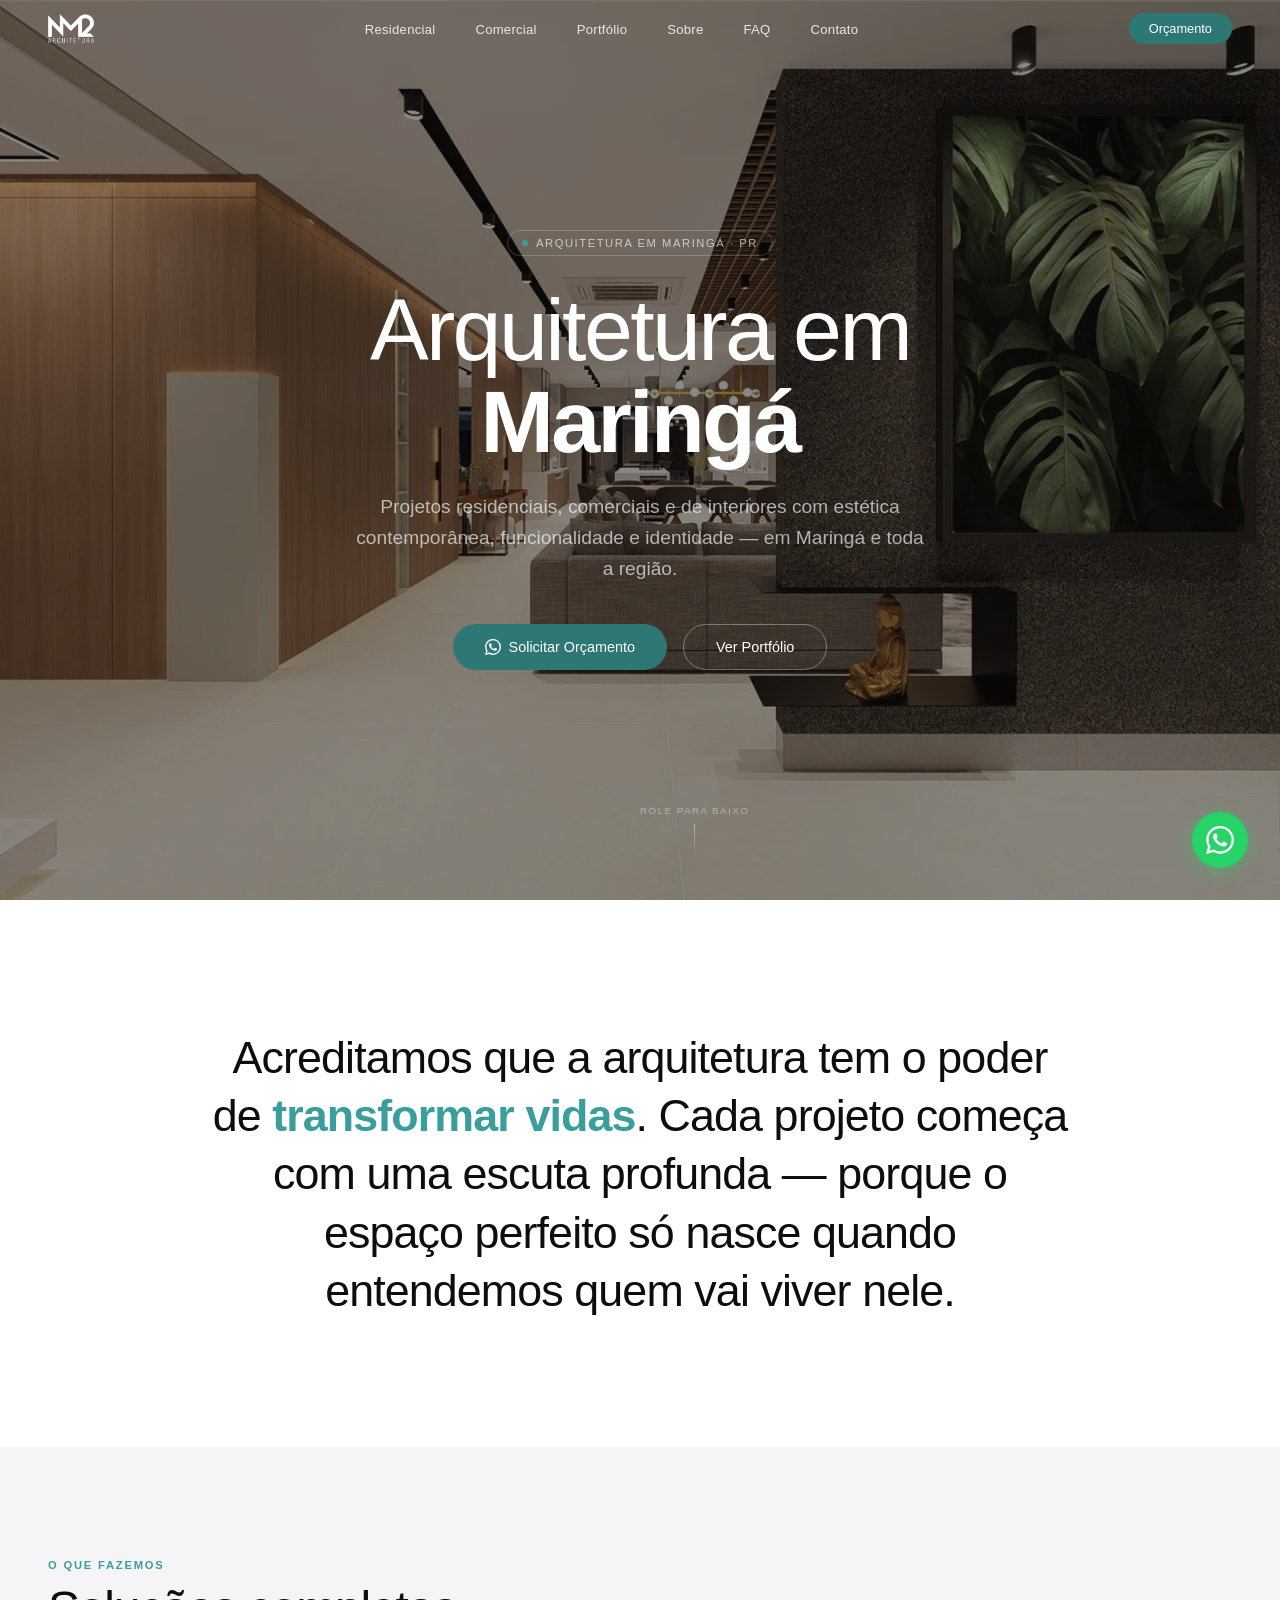
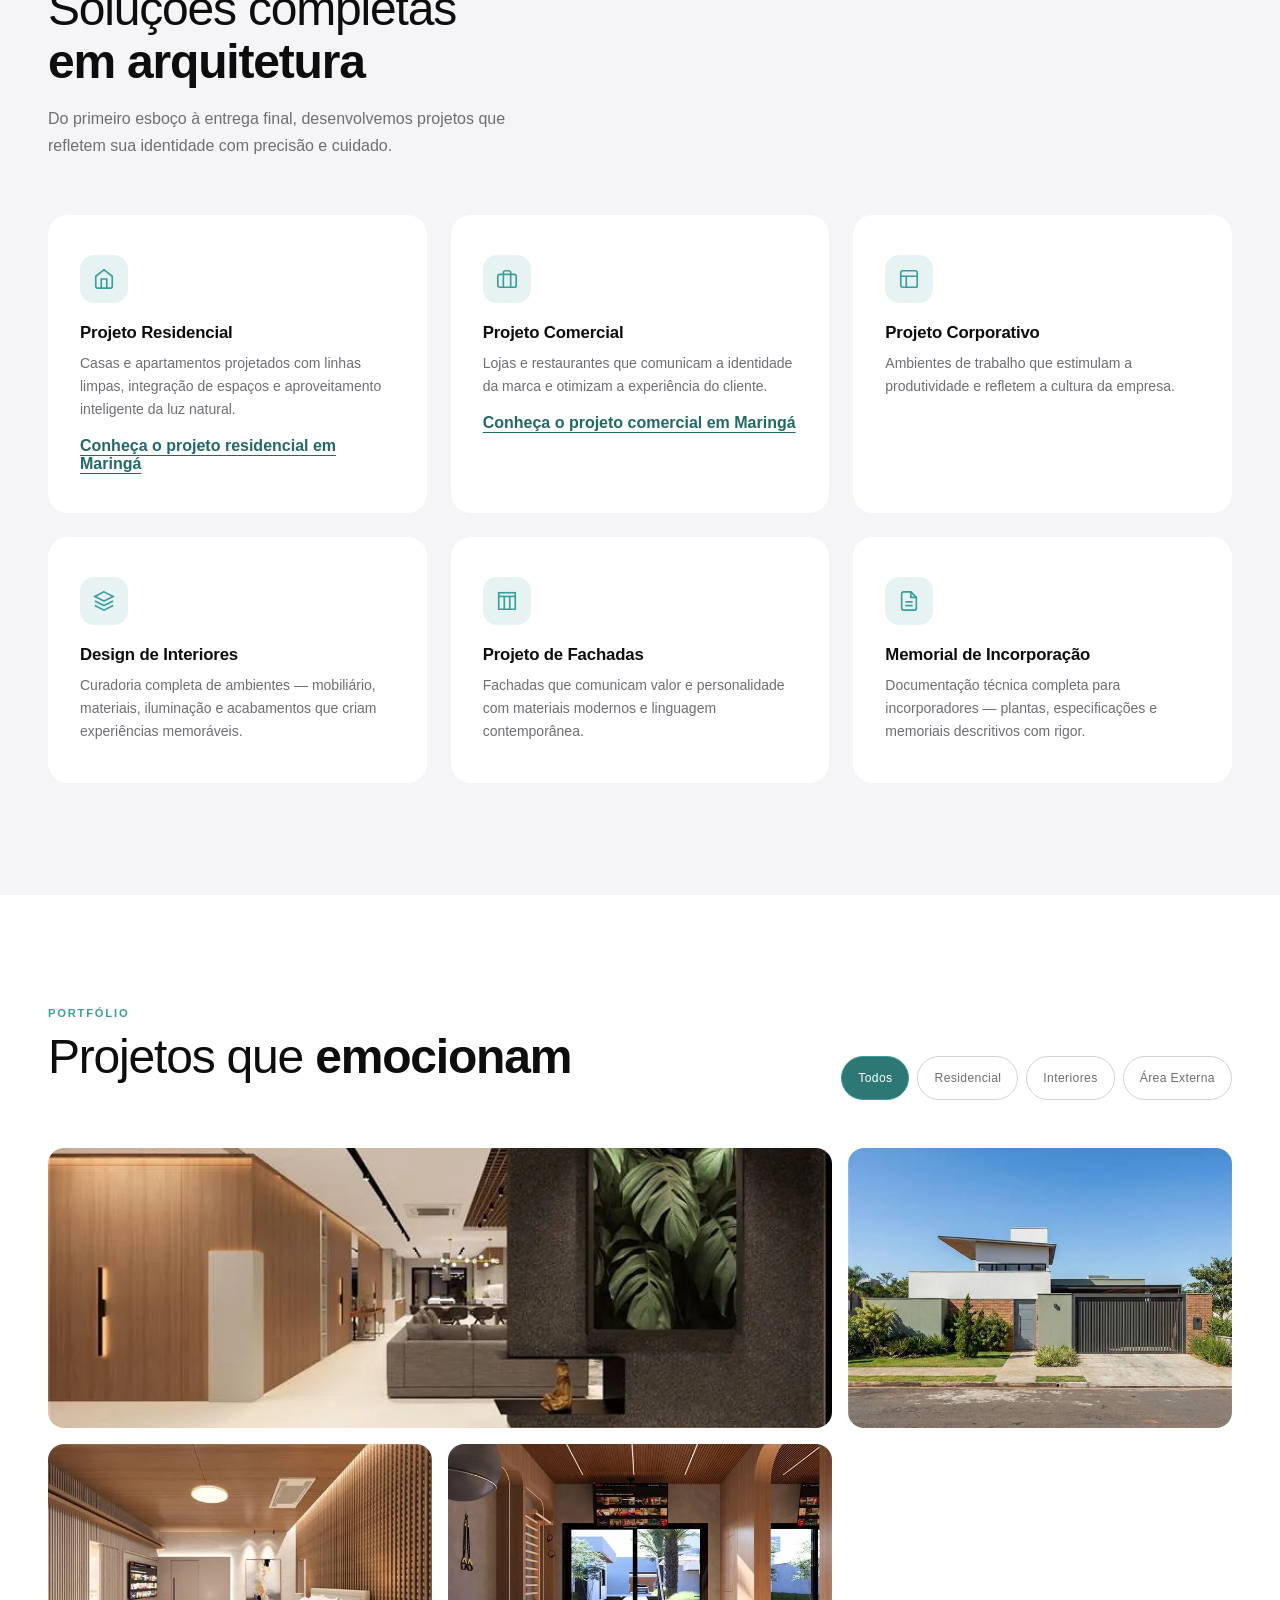
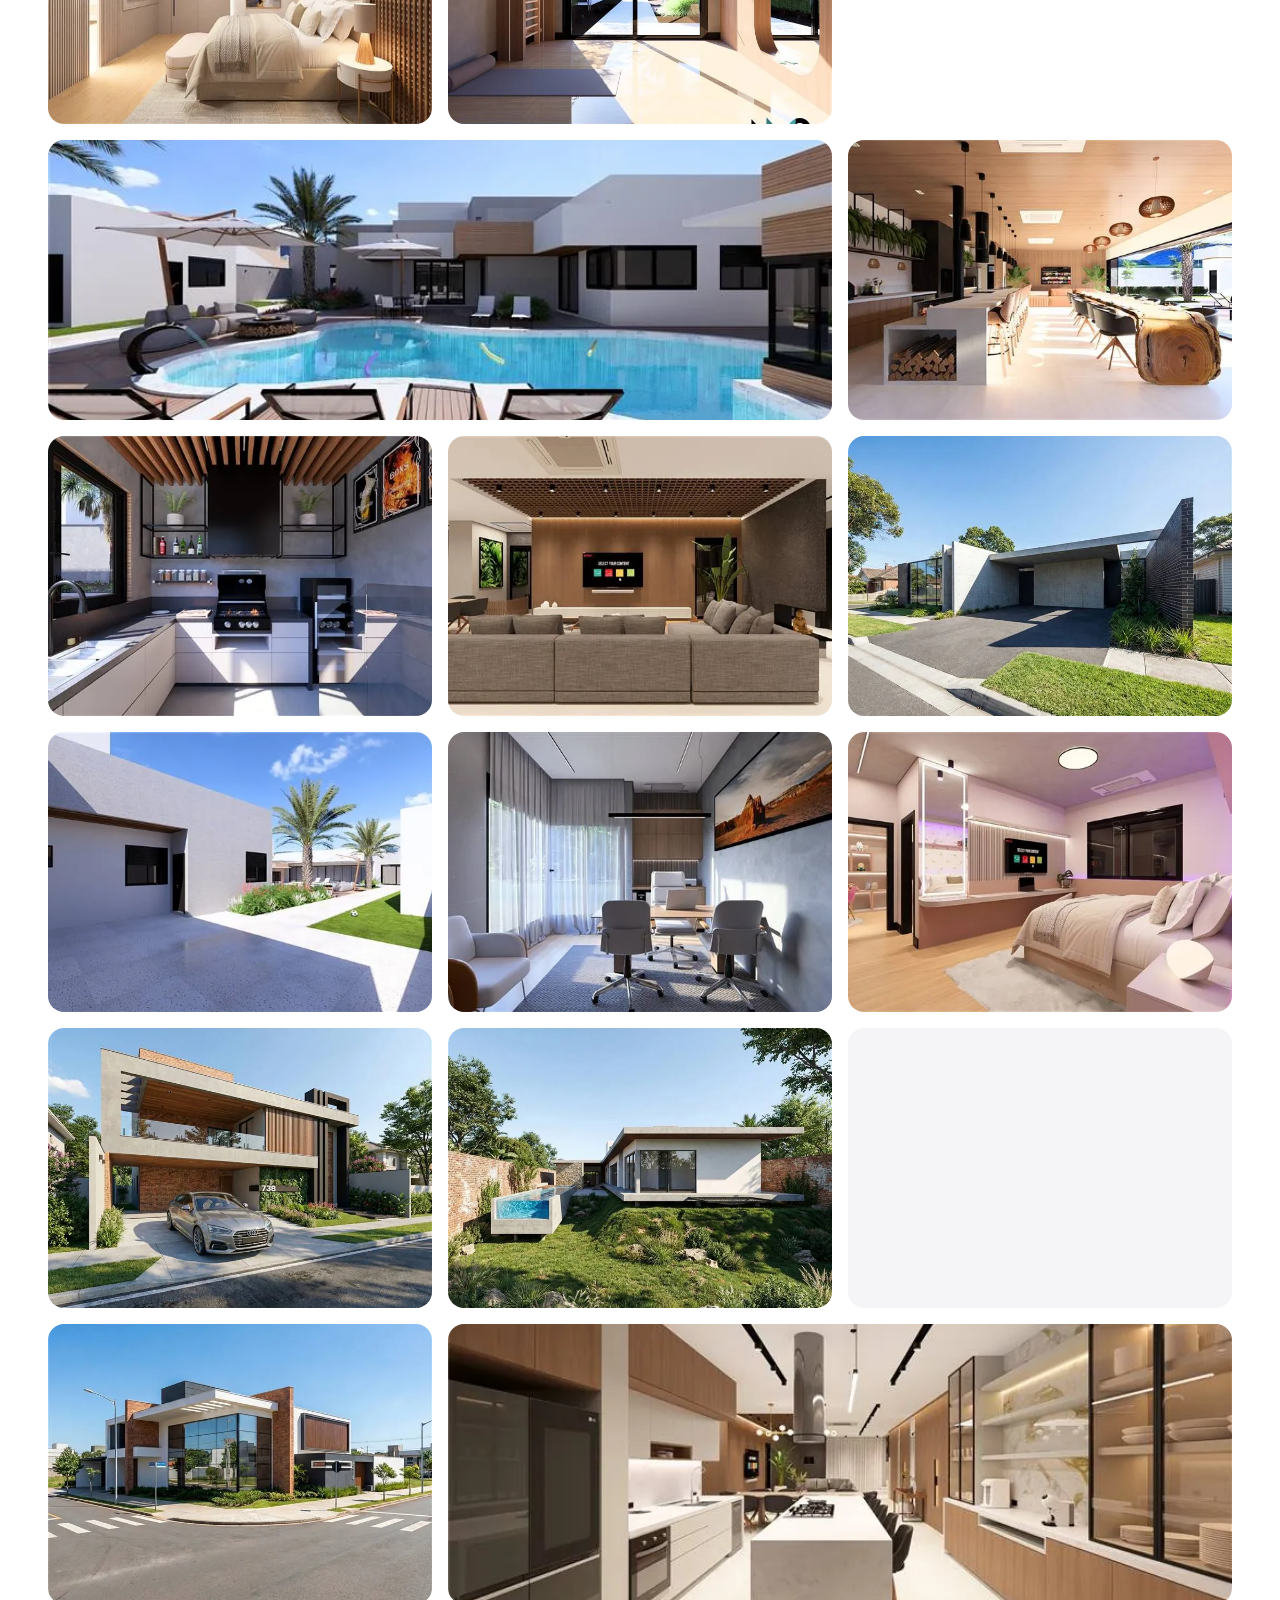
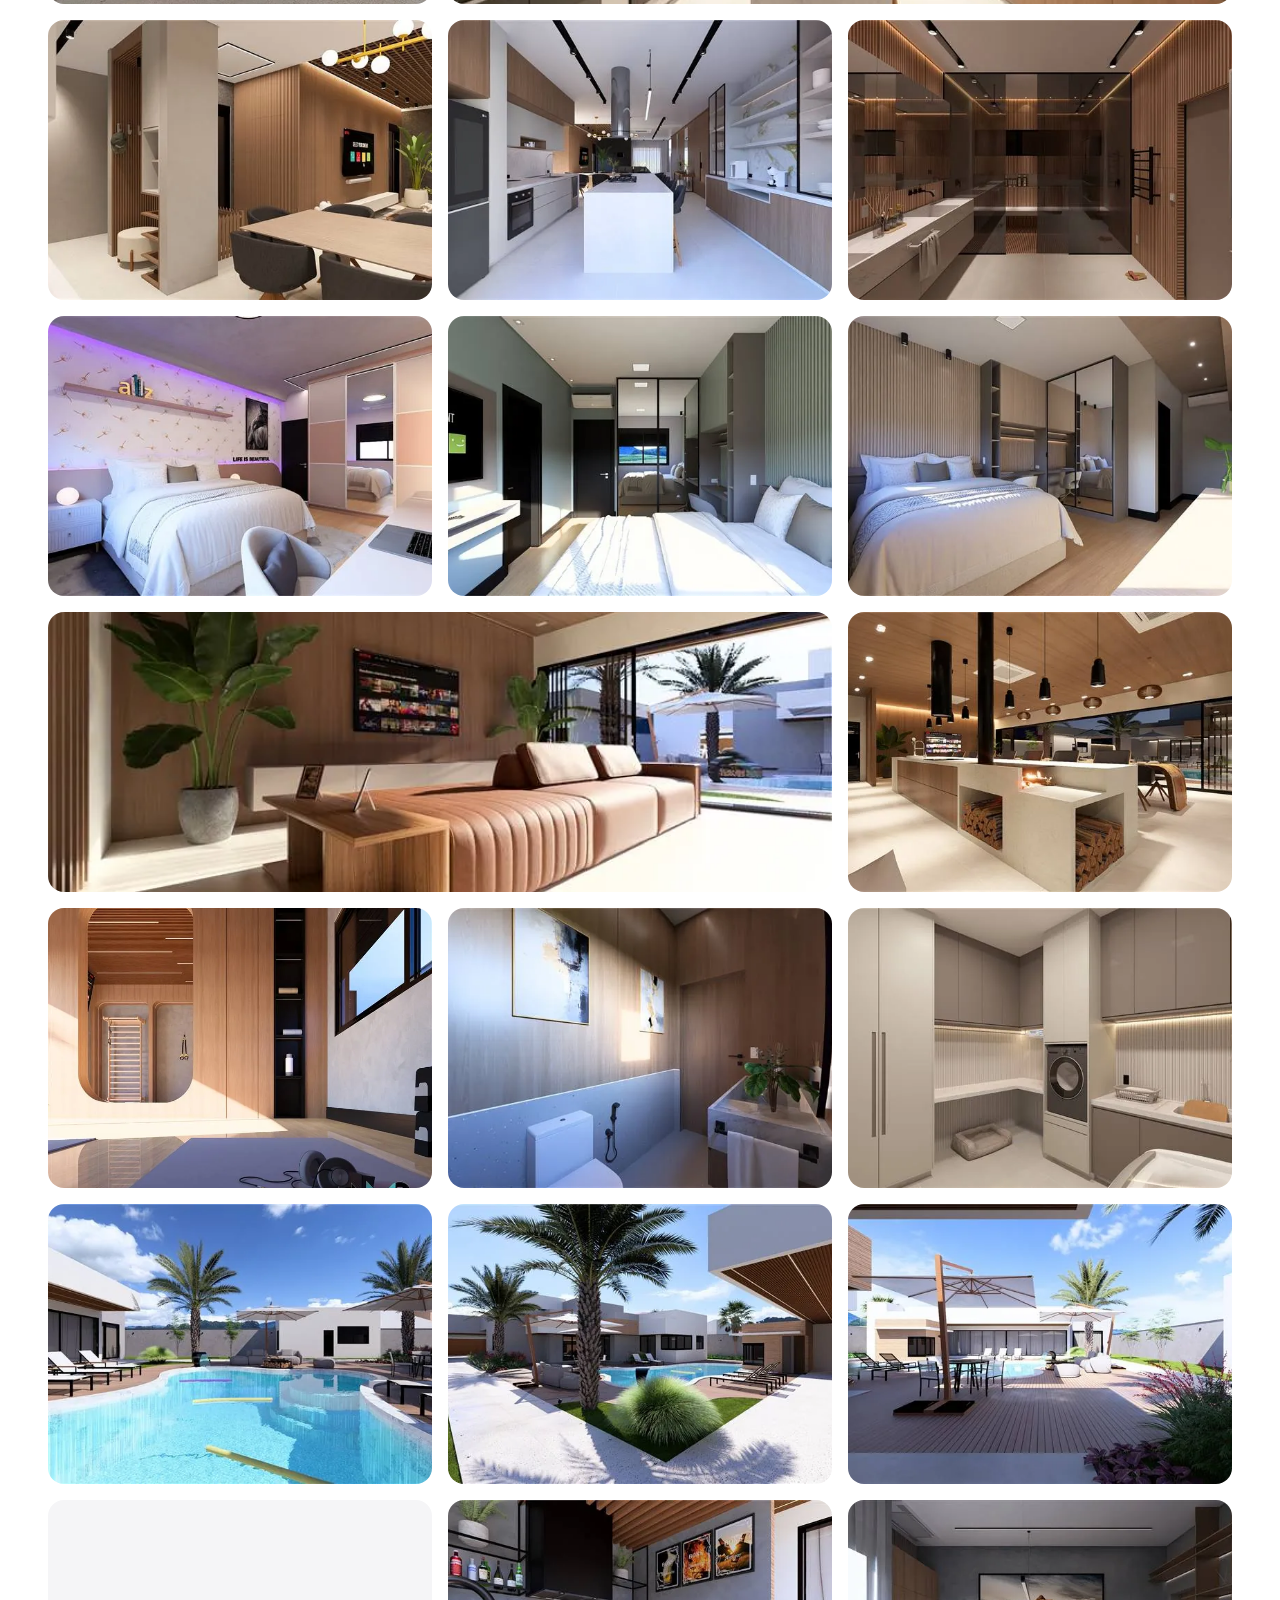
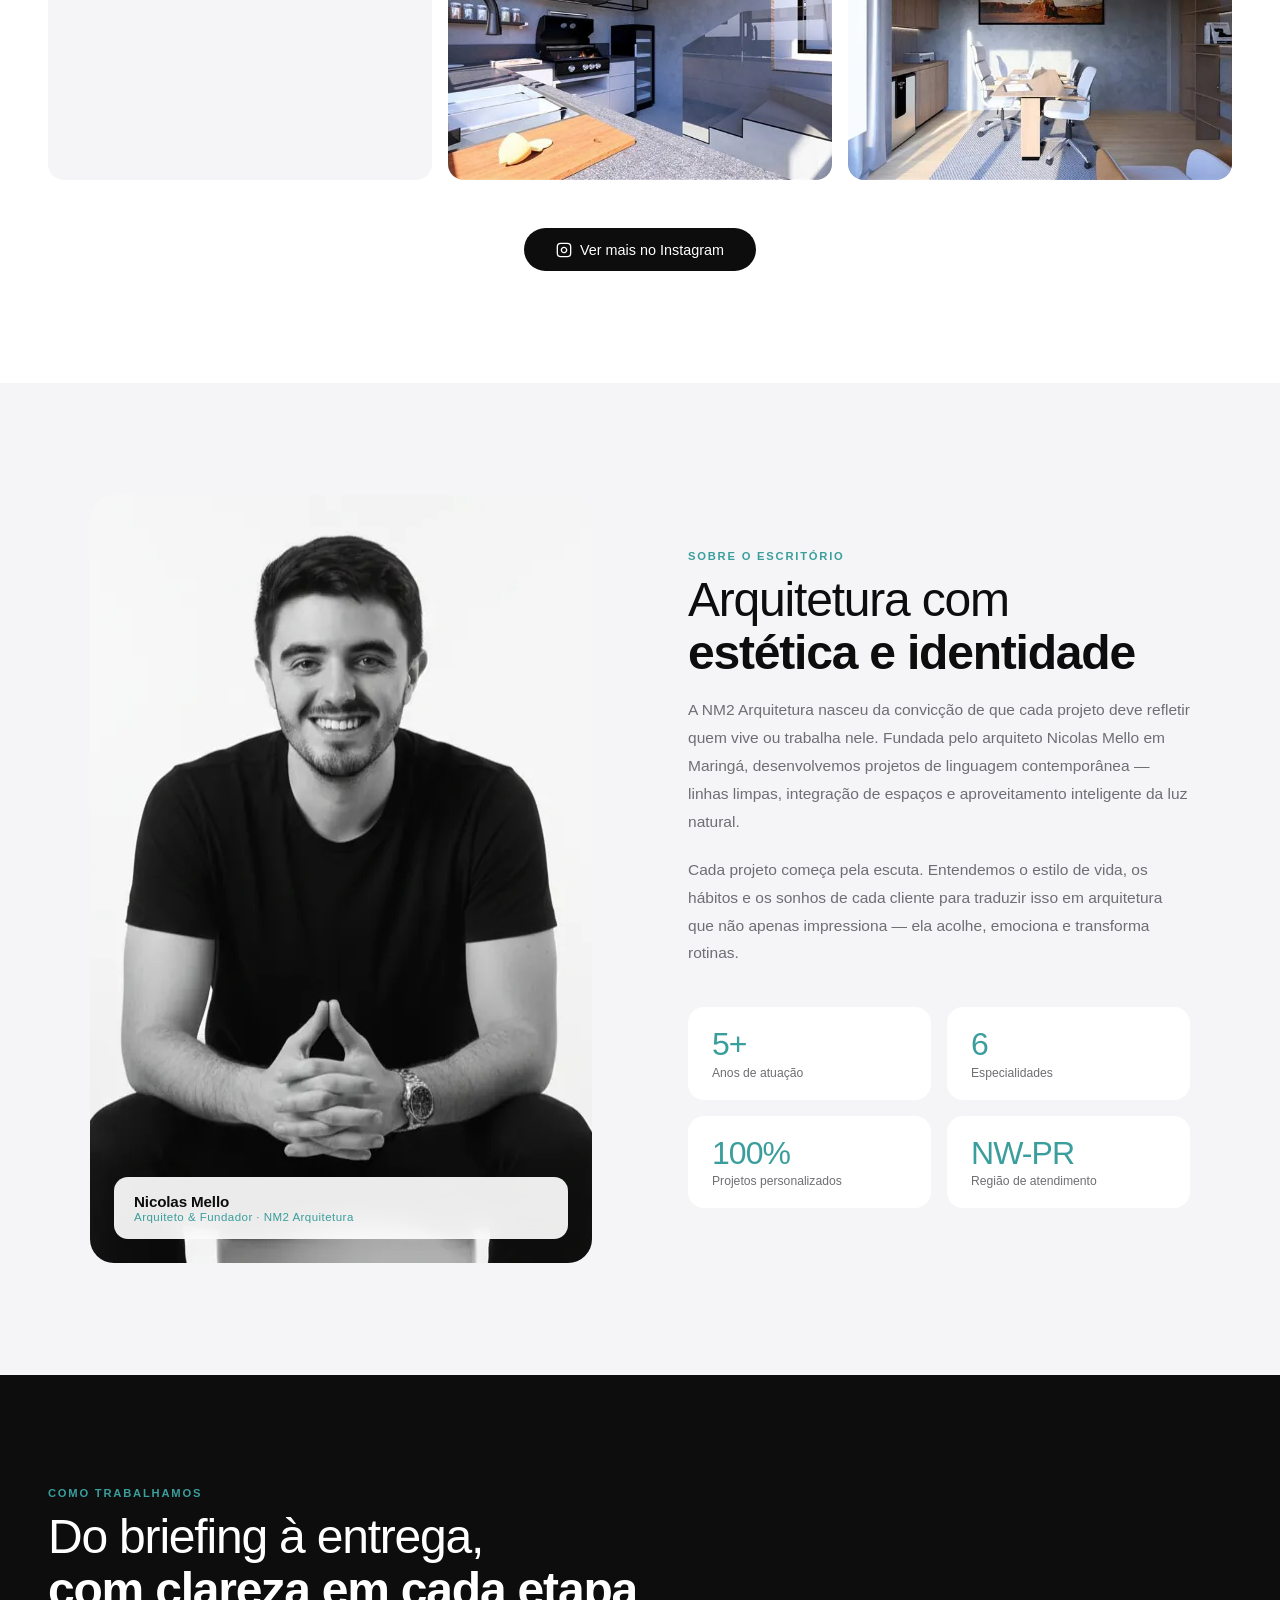
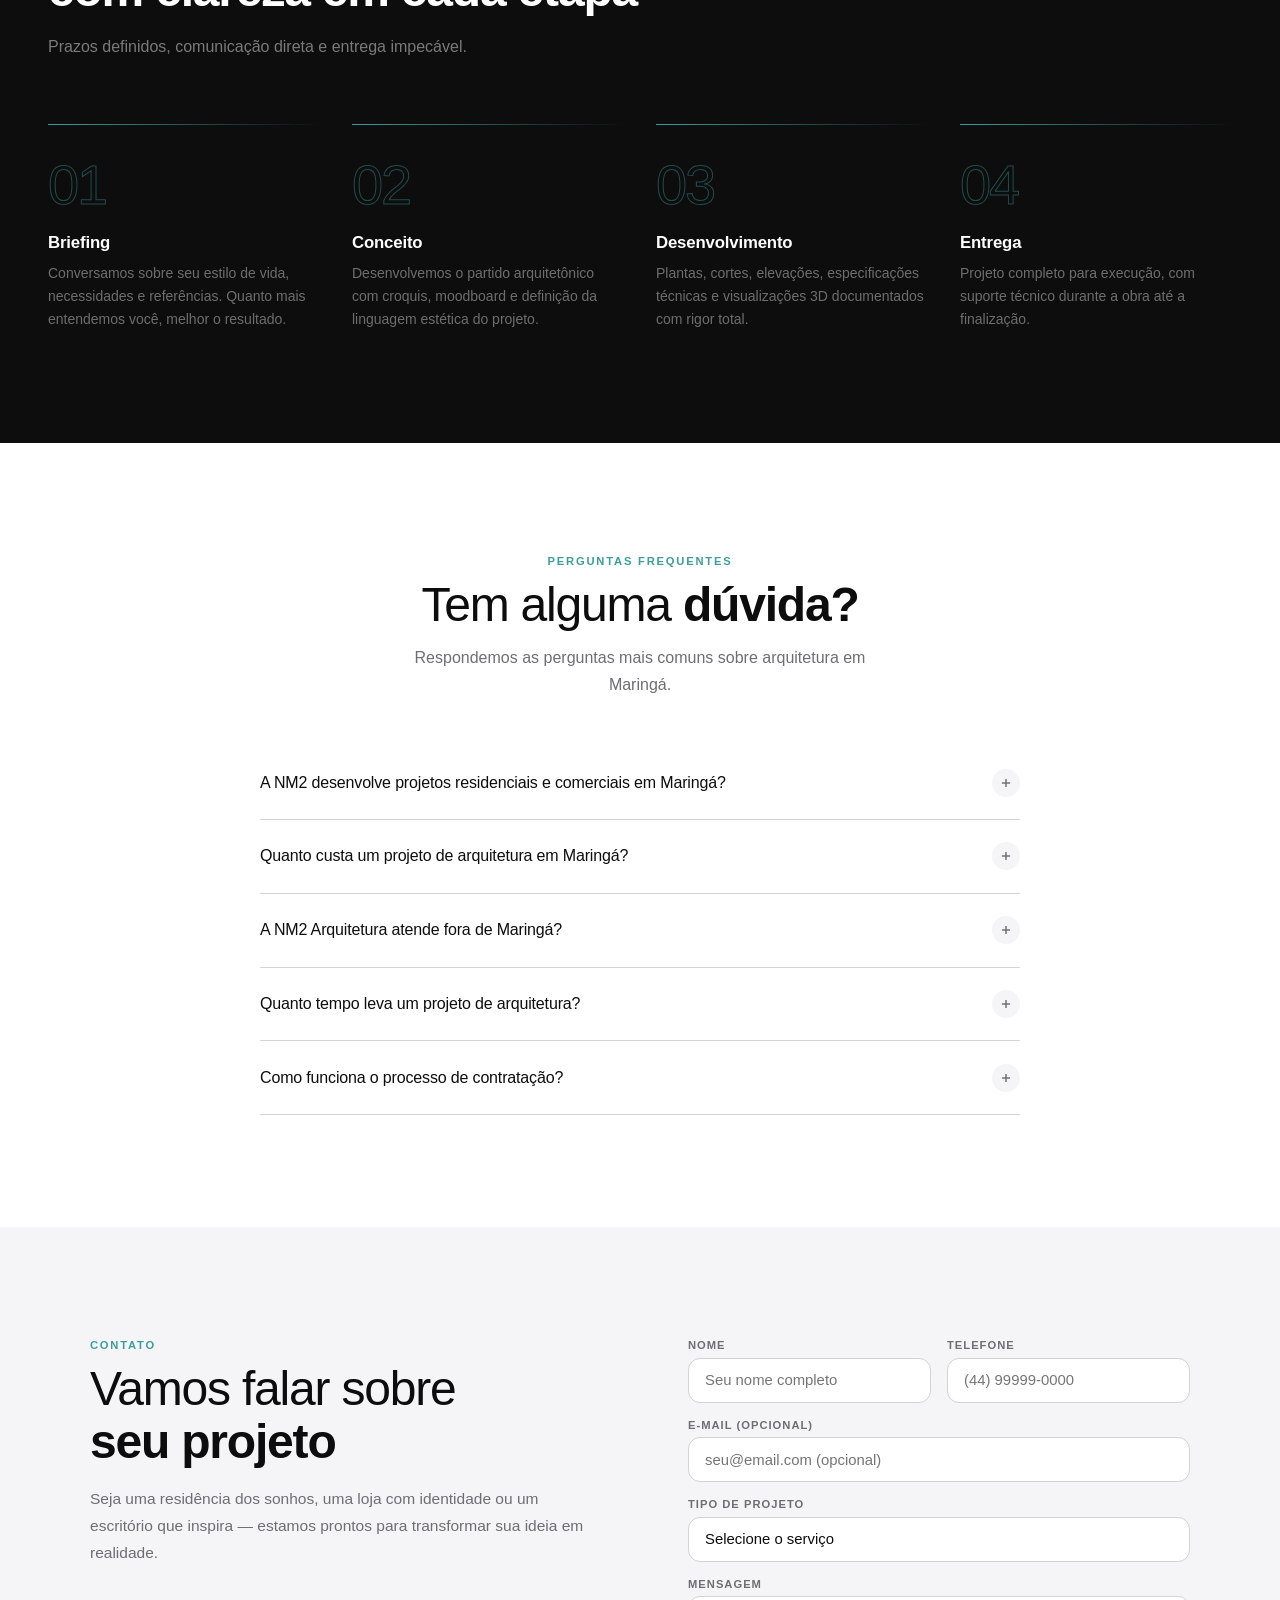
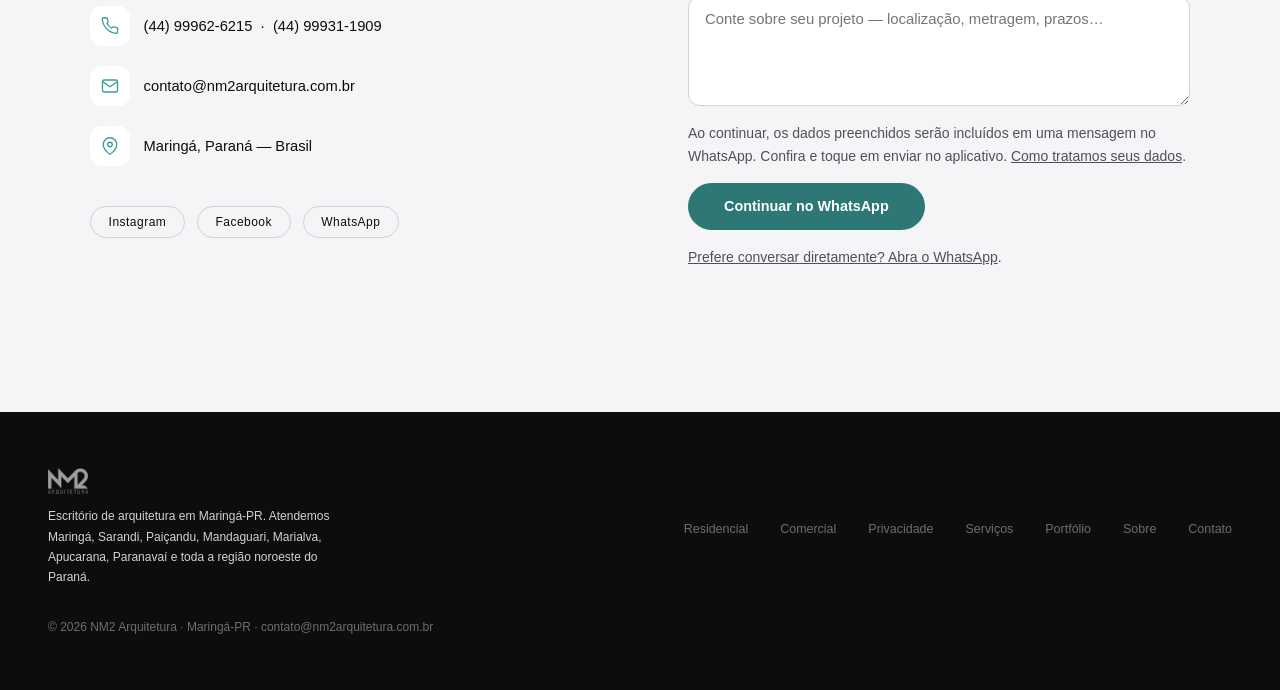
==== commit b937b558: "Melhora seguranca, acessibilidade e paginas locais de arquitetura" ====
--- a/index.html
+++ b/index.html
@@ -5,7 +5,7 @@
 <meta name="viewport" content="width=device-width, initial-scale=1.0">
 <title>NM2 Arquitetura | Escritório de Arquitetura em Maringá-PR</title>
 <meta name="description" content="NM2 Arquitetura — escritório de arquitetura em Maringá-PR especializado em projetos residenciais, comerciais, corporativos, design de interiores e fachadas.">
-<meta name="keywords" content="arquitetura Maringá, escritório de arquitetura Maringá, arquiteto Maringá, projeto residencial Maringá, design de interiores Maringá, NM2 Arquitetura">
+
 <meta name="author" content="NM2 Arquitetura — Nicolas Mello">
 <meta name="robots" content="index, follow, max-image-preview:large, max-snippet:-1">
 <meta name="geo.region" content="BR-PR">
@@ -14,7 +14,7 @@
 <link rel="canonical" href="https://www.nm2arquitetura.com.br/">
 <link rel="icon" type="image/png" href="favicon.png">
 <link rel="apple-touch-icon" href="apple-touch-icon.png">
-<link rel="preload" as="image" href="projetos/large/sala cozinha_1.jpg" fetchpriority="high">
+<link rel="preload" as="image" href="/assets/hero-1200.webp" imagesrcset="/assets/hero-720.webp 720w, /assets/hero-1200.webp 1200w, /assets/hero-1800.webp 1800w" imagesizes="100vw" fetchpriority="high">
 <meta property="og:type" content="website">
 <meta property="og:site_name" content="NM2 Arquitetura">
 <meta property="og:title" content="NM2 Arquitetura | Escritório de Arquitetura em Maringá-PR">
@@ -64,7 +64,6 @@
       "telephone": ["+55-44-99962-6215", "+55-44-99931-1909"],
       "email": "contato@nm2arquitetura.com.br",
       "address": {"@type": "PostalAddress", "addressLocality": "Maringá", "addressRegion": "PR", "addressCountry": "BR"},
-      "geo": {"@type": "GeoCoordinates", "latitude": -23.4205, "longitude": -51.9333},
       "areaServed": [
         {"@type": "City", "name": "Maringá"},
         {"@type": "City", "name": "Sarandi"},
@@ -109,7 +108,7 @@
       "@type": "FAQPage",
       "@id": "https://www.nm2arquitetura.com.br/#faq",
       "mainEntity": [
-        {"@type": "Question", "name": "Qual o melhor escritório de arquitetura em Maringá?", "acceptedAnswer": {"@type": "Answer", "text": "A NM2 Arquitetura é referência em projetos contemporâneos em Maringá-PR. Fundada pelo arquiteto Nicolas Mello, o escritório é reconhecido pela abordagem personalizada, estética contemporânea e entrega de projetos residenciais, comerciais e de interiores com alto padrão técnico e criativo."}},
+        {"@type": "Question", "name": "A NM2 desenvolve projetos residenciais e comerciais em Maringá?", "acceptedAnswer": {"@type": "Answer", "text": "Sim. A NM2 Arquitetura, fundada pelo arquiteto Nicolas Mello, desenvolve projetos residenciais, comerciais, corporativos e de interiores em Maringá e região. A proposta define as etapas, os entregáveis e os prazos de cada contratação."}},
         {"@type": "Question", "name": "Quanto custa um projeto de arquitetura em Maringá?", "acceptedAnswer": {"@type": "Answer", "text": "O valor varia conforme o tipo (residencial, comercial, interiores), a metragem e a complexidade do projeto. Entre em contato com a NM2 Arquitetura pelo WhatsApp (44) 99962-6215 para receber uma proposta personalizada sem compromisso."}},
         {"@type": "Question", "name": "A NM2 Arquitetura atende fora de Maringá?", "acceptedAnswer": {"@type": "Answer", "text": "Sim. A NM2 Arquitetura atende toda a região noroeste do Paraná, incluindo Sarandi, Paiçandu, Mandaguari, Marialva, Apucarana, Paranavaí e outras cidades."}},
         {"@type": "Question", "name": "Quanto tempo leva um projeto de arquitetura?", "acceptedAnswer": {"@type": "Answer", "text": "Projetos residenciais levam em média de 30 a 90 dias. Projetos comerciais e corporativos variam conforme o escopo. A NM2 Arquitetura define prazos claros já na etapa de briefing inicial."}},
@@ -152,7 +151,7 @@
 /* HERO */
 .hero{position:relative;height:100svh;min-height:600px;display:flex;align-items:center;justify-content:center;text-align:center;overflow:hidden;background:var(--black)}
 .hero-bg{position:absolute;inset:0;z-index:0}
-.hero-bg img{width:100%;height:100%;object-fit:cover;object-position:center center;opacity:0;transform:scale(1.06);transition:opacity 1.2s var(--ease),transform 8s var(--ease-out)}
+.hero-bg img{width:100%;height:100%;object-fit:cover;object-position:center center;opacity:.52;transform:scale(1.06);transition:opacity 1.2s var(--ease),transform 8s var(--ease-out)}
 .hero-bg img.loaded{opacity:.52;transform:scale(1)}
 .hero-content{position:relative;z-index:1;padding:0 1.5rem;max-width:880px}
 .hero-badge{display:inline-flex;align-items:center;gap:.5rem;font-size:.7rem;font-weight:500;letter-spacing:.14em;text-transform:uppercase;color:rgba(255,255,255,.65);margin-bottom:1.75rem;border:1px solid rgba(255,255,255,.2);border-radius:980px;padding:.35rem .9rem;opacity:0;animation:fadeUp .8s .3s var(--ease-out) forwards}
@@ -359,9 +358,54 @@
   .about-stats{grid-template-columns:1fr 1fr}
 }
 @media(prefers-reduced-motion:reduce){*,*::before,*::after{animation:none!important;transition:none!important}}
+
+html{scroll-padding-top:80px}
+:focus-visible{outline:3px solid #216a68;outline-offset:5px}
+.skip-link{position:fixed;top:8px;left:8px;z-index:3000;background:white;color:#111;padding:12px;transform:translateY(-160%)}
+.skip-link:focus{transform:none}
+.service-link{display:inline-block;margin-top:16px;color:#216a68;font-weight:600;text-decoration:underline;text-underline-offset:4px}
+.portfolio-item:focus-visible .portfolio-overlay{opacity:1}
+.lb-thumb{background:none;padding:0;flex-shrink:0;cursor:pointer}
+.lb-thumb img{width:100%;height:100%;object-fit:cover;border-radius:5px}
+.nav-hamburger{min-width:44px;min-height:44px;justify-content:center;align-items:center}
+.filter-btn{min-height:44px}
+.contact-form [disabled]{opacity:.65;cursor:wait}
+.form-note{font-size:.875rem;color:#505056;line-height:1.6}
+.form-note a{text-decoration:underline}
+.content-page{max-width:1100px;margin:0 auto;padding:108px 24px 64px}
+.content-page h1{font-size:clamp(2.2rem,5vw,4rem);letter-spacing:-.04em;line-height:1.1;margin:16px 0 24px}
+.content-page h2{font-size:clamp(1.55rem,3vw,2.2rem);letter-spacing:-.025em;margin:40px 0 16px}
+.content-page h3{font-size:1.2rem;margin-bottom:12px}
+.content-page p,.content-page li{line-height:1.8;color:#45454b}
+.content-page p{margin-bottom:16px;max-width:78ch}
+.content-page ul,.content-page ol{padding-left:24px;margin-bottom:24px}
+.content-page .eyebrow{color:#216a68;font-size:.8rem;letter-spacing:.1em;text-transform:uppercase}
+.content-page .lead{font-size:1.15rem}
+.content-page .btn-primary{color:white;margin:12px 0}
+.content-page .cards{display:grid;grid-template-columns:repeat(2,minmax(0,1fr));gap:24px}
+.content-page .info-card{background:#f5f5f7;border-radius:20px;padding:28px}
+.content-page figure{margin:16px 0}
+.content-page figure img{width:100%;aspect-ratio:4/3;object-fit:cover;border-radius:16px}
+.content-page figcaption{font-size:.875rem;line-height:1.6;color:#505056;padding-top:12px}
+.content-page .related{display:flex;gap:20px;flex-wrap:wrap;margin-top:32px}
+.content-page .related a{color:#216a68;text-decoration:underline}
+.content-page details{padding:20px 0;border-bottom:1px solid #ddd}
+.content-page summary{font-weight:600;cursor:pointer;line-height:1.6}
+.content-page details p{margin-top:12px}
+address{font-style:normal}
+.reveal{opacity:1;transform:none}
+.js-reveal .reveal{opacity:0;transform:translateY(30px)}
+.js-reveal .reveal.visible{opacity:1;transform:none}
+@media(max-width:768px){.content-page .cards{grid-template-columns:1fr}.content-page{padding-top:90px}.form-input,.form-select,.form-textarea{font-size:16px}}
+@media(prefers-reduced-motion:reduce){html{scroll-behavior:auto}.hero-title,.hero-sub,.hero-actions,.hero-badge,.hero-scroll,.reveal,.js-reveal .reveal{opacity:1!important;transform:none!important}.hero-bg img,.hero-bg img.loaded{opacity:.52;transform:none!important}}
+
+footer address{color:#d2d2d7;line-height:1.7}
+.btn-primary,.btn-nav,.filter-btn.active,.btn-submit{background:var(--teal-dark)}
+.content-page .related a,.content-page .service-link{color:#216a68}
 </style>
 </head>
 <body>
+<a class="skip-link" href="#conteudo">Pular para o conteúdo</a>
 
 <!-- NAV -->
 <nav class="nav" id="nav">
@@ -369,7 +413,7 @@
     <img src="NM2 LOGOMARCA ARQUITETURA.png" alt="NM2 Arquitetura" id="nav-logo-img">
   </a>
   <ul class="nav-links">
-    <li><a href="#servicos">Serviços</a></li>
+    <li><a href="/arquitetura-residencial-maringa/">Residencial</a></li><li><a href="/arquitetura-comercial-maringa/">Comercial</a></li>
     <li><a href="#portfolio">Portfólio</a></li>
     <li><a href="#sobre">Sobre</a></li>
     <li><a href="#faq">FAQ</a></li>
@@ -377,7 +421,7 @@
   </ul>
   <div style="display:flex;align-items:center;gap:1rem">
     <a href="https://wa.me/5544999626215?text=Ol%C3%A1%2C%20vim%20pelo%20site%20NM2%20e%20gostaria%20de%20um%20or%C3%A7amento" class="btn-nav" target="_blank" rel="noopener">Orçamento</a>
-    <button class="nav-hamburger" id="nav-hamburger" aria-label="Menu">
+    <button class="nav-hamburger" id="nav-hamburger" aria-label="Abrir menu" aria-controls="mobile-menu" aria-expanded="false">
       <span></span><span></span><span></span>
     </button>
   </div>
@@ -385,7 +429,7 @@
 
 <div class="mobile-menu" id="mobile-menu">
   <button class="mobile-close" id="mobile-close" aria-label="Fechar">✕</button>
-  <a href="#servicos" class="mobile-link">Serviços</a>
+  <a href="/arquitetura-residencial-maringa/" class="mobile-link">Residencial</a><a href="/arquitetura-comercial-maringa/" class="mobile-link">Comercial</a>
   <a href="#portfolio" class="mobile-link">Portfólio</a>
   <a href="#sobre" class="mobile-link">Sobre</a>
   <a href="#faq" class="mobile-link">FAQ</a>
@@ -393,14 +437,15 @@
   <a href="https://wa.me/5544999626215?text=Ol%C3%A1%2C%20vim%20pelo%20site%20NM2%20e%20gostaria%20de%20um%20or%C3%A7amento" class="btn-primary" target="_blank" rel="noopener" style="margin-top:1rem">Solicitar Orçamento</a>
 </div>
 
+<main id="conteudo" tabindex="-1">
 <!-- HERO -->
 <section class="hero" id="inicio">
   <div class="hero-bg">
-    <img src="projetos/large/sala cozinha_1.jpg" alt="Projeto NM2 Arquitetura — sala e cozinha integradas" id="hero-img" loading="eager">
+    <img src="/assets/hero-1200.webp" srcset="/assets/hero-720.webp 720w, /assets/hero-1200.webp 1200w, /assets/hero-1800.webp 1800w" sizes="100vw" width="1200" height="1200" fetchpriority="high" alt="Projeto NM2 Arquitetura — sala e cozinha integradas" id="hero-img" loading="eager">
   </div>
   <div class="hero-content">
     <span class="hero-badge">Arquitetura em Maringá · PR</span>
-    <h1 class="hero-title">Espaços que <strong>transformam</strong><br>quem vive neles</h1>
+    <h1 class="hero-title">Arquitetura em <strong>Maringá</strong></h1>
     <p class="hero-sub">Projetos residenciais, comerciais e de interiores com estética contemporânea, funcionalidade e identidade — em Maringá e toda a região.</p>
     <div class="hero-actions">
       <a href="https://wa.me/5544999626215?text=Ol%C3%A1%2C%20vim%20pelo%20site%20NM2%20e%20gostaria%20de%20um%20or%C3%A7amento" class="btn-primary" target="_blank" rel="noopener">
@@ -433,11 +478,13 @@
       <div class="service-icon"><svg viewBox="0 0 24 24" fill="none" stroke="currentColor" stroke-width="1.8"><path d="M3 9l9-7 9 7v11a2 2 0 0 1-2 2H5a2 2 0 0 1-2-2z"/><polyline points="9 22 9 12 15 12 15 22"/></svg></div>
       <h3 class="service-name">Projeto Residencial</h3>
       <p class="service-desc">Casas e apartamentos projetados com linhas limpas, integração de espaços e aproveitamento inteligente da luz natural.</p>
+      <a class="service-link" href="/arquitetura-residencial-maringa/">Conheça o projeto residencial em Maringá</a>
     </article>
     <article class="service-card reveal reveal-delay-2">
       <div class="service-icon"><svg viewBox="0 0 24 24" fill="none" stroke="currentColor" stroke-width="1.8"><rect x="2" y="7" width="20" height="14" rx="2"/><path d="M16 21V5a2 2 0 0 0-2-2h-4a2 2 0 0 0-2 2v16"/></svg></div>
       <h3 class="service-name">Projeto Comercial</h3>
       <p class="service-desc">Lojas e restaurantes que comunicam a identidade da marca e otimizam a experiência do cliente.</p>
+      <a class="service-link" href="/arquitetura-comercial-maringa/">Conheça o projeto comercial em Maringá</a>
     </article>
     <article class="service-card reveal reveal-delay-3">
       <div class="service-icon"><svg viewBox="0 0 24 24" fill="none" stroke="currentColor" stroke-width="1.8"><rect x="3" y="3" width="18" height="18" rx="2"/><path d="M3 9h18M9 21V9"/></svg></div>
@@ -479,141 +526,141 @@
   </div>
   <div class="portfolio-grid" id="portfolio-grid">
     <!-- ── Destaques (visíveis) ── -->
-    <div class="portfolio-item span2 reveal" data-cat="interior">
-      <img src="projetos/thumbs/sala cozinha_1.jpg" data-full="projetos/large/sala cozinha_1.jpg" alt="Sala e cozinha integradas — NM2 Arquitetura Maringá" loading="lazy">
+    <div role="button" tabindex="0" aria-haspopup="dialog" class="portfolio-item span2 reveal" data-cat="interior">
+      <img src="/assets/thumb-28b786b1b2bf.webp" width="720" height="405" decoding="async" data-full="projetos/large/sala cozinha_1.jpg" alt="Sala e cozinha integradas — NM2 Arquitetura Maringá" loading="lazy">
       <div class="portfolio-overlay"><div class="portfolio-info"><p class="portfolio-cat">Interiores · Maringá-PR</p><p class="portfolio-name">Sala & Cozinha Integradas</p></div></div>
     </div>
-    <div class="portfolio-item reveal reveal-delay-1" data-cat="residencial">
-      <img src="projetos/thumbs/CASA 1.jpg" data-full="projetos/large/CASA 1.jpg" alt="Residência contemporânea — NM2 Arquitetura Maringá" loading="lazy">
+    <div role="button" tabindex="0" aria-haspopup="dialog" class="portfolio-item reveal reveal-delay-1" data-cat="residencial">
+      <img src="/assets/thumb-e3353e7e696f.webp" width="720" height="720" decoding="async" data-full="projetos/large/CASA 1.jpg" alt="Residência contemporânea — NM2 Arquitetura Maringá" loading="lazy">
       <div class="portfolio-overlay"><div class="portfolio-info"><p class="portfolio-cat">Residencial · Maringá-PR</p><p class="portfolio-name">Residência Contemporânea</p></div></div>
     </div>
-    <div class="portfolio-item reveal reveal-delay-2" data-cat="interior">
-      <img src="projetos/thumbs/SUITE 1_1.jpg" data-full="projetos/large/SUITE 1_1.jpg" alt="Suíte master com painéis ripados — NM2 Arquitetura" loading="lazy">
+    <div role="button" tabindex="0" aria-haspopup="dialog" class="portfolio-item reveal reveal-delay-2" data-cat="interior">
+      <img src="/assets/thumb-a31efd78d952.webp" width="720" height="405" decoding="async" data-full="projetos/large/SUITE 1_1.jpg" alt="Suíte master com painéis ripados — NM2 Arquitetura" loading="lazy">
       <div class="portfolio-overlay"><div class="portfolio-info"><p class="portfolio-cat">Interiores</p><p class="portfolio-name">Suíte Master</p></div></div>
     </div>
-    <div class="portfolio-item reveal reveal-delay-3" data-cat="interior">
-      <img src="projetos/thumbs/ACADEMIA FEED_1.jpg" data-full="projetos/large/ACADEMIA FEED_1.jpg" alt="Academia privativa — NM2 Arquitetura" loading="lazy">
+    <div role="button" tabindex="0" aria-haspopup="dialog" class="portfolio-item reveal reveal-delay-3" data-cat="interior">
+      <img src="/assets/thumb-f2229b61ee9a.webp" width="720" height="720" decoding="async" data-full="projetos/large/ACADEMIA FEED_1.jpg" alt="Academia privativa — NM2 Arquitetura" loading="lazy">
       <div class="portfolio-overlay"><div class="portfolio-info"><p class="portfolio-cat">Interiores</p><p class="portfolio-name">Academia Privativa</p></div></div>
     </div>
-    <div class="portfolio-item span2 reveal reveal-delay-1" data-cat="externo">
-      <img src="projetos/thumbs/EXTERIOR_4.jpg" data-full="projetos/large/EXTERIOR_4.jpg" alt="Área externa com piscina — NM2 Arquitetura Maringá" loading="lazy">
+    <div role="button" tabindex="0" aria-haspopup="dialog" class="portfolio-item span2 reveal reveal-delay-1" data-cat="externo">
+      <img src="/assets/thumb-19278ebfa5de.webp" width="720" height="405" decoding="async" data-full="projetos/large/EXTERIOR_4.jpg" alt="Área externa com piscina — NM2 Arquitetura Maringá" loading="lazy">
       <div class="portfolio-overlay"><div class="portfolio-info"><p class="portfolio-cat">Área Externa · Maringá-PR</p><p class="portfolio-name">Espaço de Lazer com Piscina</p></div></div>
     </div>
-    <div class="portfolio-item reveal reveal-delay-2" data-cat="interior">
-      <img src="projetos/thumbs/ESPAÇO GOURMET_1.jpg" data-full="projetos/large/ESPAÇO GOURMET_1.jpg" alt="Espaço gourmet com forno a lenha — NM2 Arquitetura" loading="lazy">
+    <div role="button" tabindex="0" aria-haspopup="dialog" class="portfolio-item reveal reveal-delay-2" data-cat="interior">
+      <img src="/assets/thumb-122715c86a98.webp" width="720" height="405" decoding="async" data-full="projetos/large/ESPAÇO GOURMET_1.jpg" alt="Espaço gourmet com forno a lenha — NM2 Arquitetura" loading="lazy">
       <div class="portfolio-overlay"><div class="portfolio-info"><p class="portfolio-cat">Interiores</p><p class="portfolio-name">Espaço Gourmet</p></div></div>
     </div>
-    <div class="portfolio-item reveal reveal-delay-3" data-cat="residencial">
-      <img src="projetos/thumbs/BAR MOLHADO_1.jpg" data-full="projetos/large/BAR MOLHADO_1.jpg" alt="Bar gourmet com churrasqueira — NM2 Arquitetura" loading="lazy">
+    <div role="button" tabindex="0" aria-haspopup="dialog" class="portfolio-item reveal reveal-delay-3" data-cat="residencial">
+      <img src="/assets/thumb-4eb51526e6c6.webp" width="720" height="405" decoding="async" data-full="projetos/large/BAR MOLHADO_1.jpg" alt="Bar gourmet com churrasqueira — NM2 Arquitetura" loading="lazy">
       <div class="portfolio-overlay"><div class="portfolio-info"><p class="portfolio-cat">Residencial</p><p class="portfolio-name">Bar Gourmet</p></div></div>
     </div>
-    <div class="portfolio-item reveal reveal-delay-1" data-cat="interior">
-      <img src="projetos/thumbs/sala cozinha_5.jpg" data-full="projetos/large/sala cozinha_5.jpg" alt="Living premium — NM2 Arquitetura" loading="lazy">
+    <div role="button" tabindex="0" aria-haspopup="dialog" class="portfolio-item reveal reveal-delay-1" data-cat="interior">
+      <img src="/assets/thumb-7f5c8c7b73b2.webp" width="720" height="405" decoding="async" data-full="projetos/large/sala cozinha_5.jpg" alt="Living premium — NM2 Arquitetura" loading="lazy">
       <div class="portfolio-overlay"><div class="portfolio-info"><p class="portfolio-cat">Interiores</p><p class="portfolio-name">Living Premium</p></div></div>
     </div>
-    <div class="portfolio-item reveal reveal-delay-2" data-cat="residencial">
-      <img src="projetos/thumbs/CASA 2.jpg" data-full="projetos/large/CASA 2.jpg" alt="Casa térrea moderna — NM2 Arquitetura Maringá" loading="lazy">
+    <div role="button" tabindex="0" aria-haspopup="dialog" class="portfolio-item reveal reveal-delay-2" data-cat="residencial">
+      <img src="/assets/thumb-35fca4d6a359.webp" width="720" height="720" decoding="async" data-full="projetos/large/CASA 2.jpg" alt="Casa térrea moderna — NM2 Arquitetura Maringá" loading="lazy">
       <div class="portfolio-overlay"><div class="portfolio-info"><p class="portfolio-cat">Residencial · Maringá-PR</p><p class="portfolio-name">Casa Térrea Moderna</p></div></div>
     </div>
-    <div class="portfolio-item reveal reveal-delay-3" data-cat="externo">
-      <img src="projetos/thumbs/EXTERIOR_7.jpg" data-full="projetos/large/EXTERIOR_7.jpg" alt="Deck e piscina — NM2 Arquitetura" loading="lazy">
+    <div role="button" tabindex="0" aria-haspopup="dialog" class="portfolio-item reveal reveal-delay-3" data-cat="externo">
+      <img src="/assets/thumb-e142bc3a1020.webp" width="720" height="405" decoding="async" data-full="projetos/large/EXTERIOR_7.jpg" alt="Deck e piscina — NM2 Arquitetura" loading="lazy">
       <div class="portfolio-overlay"><div class="portfolio-info"><p class="portfolio-cat">Área Externa</p><p class="portfolio-name">Deck & Piscina</p></div></div>
     </div>
-    <div class="portfolio-item reveal reveal-delay-1" data-cat="residencial">
-      <img src="projetos/thumbs/escritorio frontal_1.jpg" data-full="projetos/large/escritorio frontal_1.jpg" alt="Home office residencial — NM2 Arquitetura Maringá" loading="lazy">
+    <div role="button" tabindex="0" aria-haspopup="dialog" class="portfolio-item reveal reveal-delay-1" data-cat="residencial">
+      <img src="/assets/thumb-fa385697a732.webp" width="720" height="405" decoding="async" data-full="projetos/large/escritorio frontal_1.jpg" alt="Home office residencial — NM2 Arquitetura Maringá" loading="lazy">
       <div class="portfolio-overlay"><div class="portfolio-info"><p class="portfolio-cat">Residencial · Maringá-PR</p><p class="portfolio-name">Home Office</p></div></div>
     </div>
-    <div class="portfolio-item reveal reveal-delay-2" data-cat="interior">
-      <img src="projetos/thumbs/SUITE 2_1.jpg" data-full="projetos/large/SUITE 2_1.jpg" alt="Suíte casal — NM2 Arquitetura" loading="lazy">
+    <div role="button" tabindex="0" aria-haspopup="dialog" class="portfolio-item reveal reveal-delay-2" data-cat="interior">
+      <img src="/assets/thumb-9dff18ae0ecf.webp" width="720" height="405" decoding="async" data-full="projetos/large/SUITE 2_1.jpg" alt="Suíte casal — NM2 Arquitetura" loading="lazy">
       <div class="portfolio-overlay"><div class="portfolio-info"><p class="portfolio-cat">Interiores</p><p class="portfolio-name">Suíte Casal</p></div></div>
     </div>
     <!-- ── Extras (revelados com "Ver mais") ── -->
-    <div class="portfolio-item reveal" data-cat="residencial">
-      <img src="projetos/thumbs/CASA 3.jpg" data-full="projetos/large/CASA 3.jpg" alt="Residência com pé-direito duplo — NM2 Arquitetura" loading="lazy">
+    <div role="button" tabindex="0" aria-haspopup="dialog" class="portfolio-item reveal" data-cat="residencial">
+      <img src="/assets/thumb-40aa99d06d79.webp" width="720" height="720" decoding="async" data-full="projetos/large/CASA 3.jpg" alt="Residência com pé-direito duplo — NM2 Arquitetura" loading="lazy">
       <div class="portfolio-overlay"><div class="portfolio-info"><p class="portfolio-cat">Residencial</p><p class="portfolio-name">Residência Pé-Direito Duplo</p></div></div>
     </div>
-    <div class="portfolio-item reveal" data-cat="residencial">
-      <img src="projetos/thumbs/CASA 4.jpg" data-full="projetos/large/CASA 4.jpg" alt="Casa minimalista — NM2 Arquitetura Maringá" loading="lazy">
+    <div role="button" tabindex="0" aria-haspopup="dialog" class="portfolio-item reveal" data-cat="residencial">
+      <img src="/assets/thumb-871edef6d68a.webp" width="720" height="720" decoding="async" data-full="projetos/large/CASA 4.jpg" alt="Casa minimalista — NM2 Arquitetura Maringá" loading="lazy">
       <div class="portfolio-overlay"><div class="portfolio-info"><p class="portfolio-cat">Residencial</p><p class="portfolio-name">Casa Minimalista</p></div></div>
     </div>
-    <div class="portfolio-item reveal" data-cat="residencial">
-      <img src="projetos/thumbs/CASA 5.jpg" data-full="projetos/large/CASA 5.jpg" alt="Residência urbana — NM2 Arquitetura" loading="lazy">
+    <div role="button" tabindex="0" aria-haspopup="dialog" class="portfolio-item reveal" data-cat="residencial">
+      <img src="/assets/thumb-7de6bc914a8e.webp" width="720" height="720" decoding="async" data-full="projetos/large/CASA 5.jpg" alt="Residência urbana — NM2 Arquitetura" loading="lazy">
       <div class="portfolio-overlay"><div class="portfolio-info"><p class="portfolio-cat">Residencial</p><p class="portfolio-name">Residência Urbana</p></div></div>
     </div>
-    <div class="portfolio-item reveal" data-cat="residencial">
-      <img src="projetos/thumbs/CASA 6.jpg" data-full="projetos/large/CASA 6.jpg" alt="Casa com fachada em brise — NM2 Arquitetura" loading="lazy">
+    <div role="button" tabindex="0" aria-haspopup="dialog" class="portfolio-item reveal" data-cat="residencial">
+      <img src="/assets/thumb-f2ac03fc857b.webp" width="720" height="720" decoding="async" data-full="projetos/large/CASA 6.jpg" alt="Casa com fachada em brise — NM2 Arquitetura" loading="lazy">
       <div class="portfolio-overlay"><div class="portfolio-info"><p class="portfolio-cat">Residencial</p><p class="portfolio-name">Casa com Brise</p></div></div>
     </div>
-    <div class="portfolio-item reveal span2" data-cat="interior">
-      <img src="projetos/thumbs/sala cozinha_10.jpg" data-full="projetos/large/sala cozinha_10.jpg" alt="Cozinha sob medida — NM2 Arquitetura" loading="lazy">
+    <div role="button" tabindex="0" aria-haspopup="dialog" class="portfolio-item reveal span2" data-cat="interior">
+      <img src="/assets/thumb-2ad2f2e1eb53.webp" width="720" height="405" decoding="async" data-full="projetos/large/sala cozinha_10.jpg" alt="Cozinha sob medida — NM2 Arquitetura" loading="lazy">
       <div class="portfolio-overlay"><div class="portfolio-info"><p class="portfolio-cat">Interiores</p><p class="portfolio-name">Cozinha Sob Medida</p></div></div>
     </div>
-    <div class="portfolio-item reveal" data-cat="interior">
-      <img src="projetos/thumbs/sala cozinha_14.jpg" data-full="projetos/large/sala cozinha_14.jpg" alt="Estar e jantar integrados — NM2 Arquitetura" loading="lazy">
+    <div role="button" tabindex="0" aria-haspopup="dialog" class="portfolio-item reveal" data-cat="interior">
+      <img src="/assets/thumb-296e6cd04646.webp" width="720" height="405" decoding="async" data-full="projetos/large/sala cozinha_14.jpg" alt="Estar e jantar integrados — NM2 Arquitetura" loading="lazy">
       <div class="portfolio-overlay"><div class="portfolio-info"><p class="portfolio-cat">Interiores</p><p class="portfolio-name">Estar & Jantar</p></div></div>
     </div>
-    <div class="portfolio-item reveal" data-cat="interior">
-      <img src="projetos/thumbs/sala cozinha_18.jpg" data-full="projetos/large/sala cozinha_18.jpg" alt="Sala de estar contemporânea — NM2 Arquitetura" loading="lazy">
+    <div role="button" tabindex="0" aria-haspopup="dialog" class="portfolio-item reveal" data-cat="interior">
+      <img src="/assets/thumb-da22ddbd2ce4.webp" width="720" height="405" decoding="async" data-full="projetos/large/sala cozinha_18.jpg" alt="Sala de estar contemporânea — NM2 Arquitetura" loading="lazy">
       <div class="portfolio-overlay"><div class="portfolio-info"><p class="portfolio-cat">Interiores</p><p class="portfolio-name">Sala Contemporânea</p></div></div>
     </div>
-    <div class="portfolio-item reveal" data-cat="interior">
-      <img src="projetos/thumbs/SUITE 1_16.jpg" data-full="projetos/large/SUITE 1_16.jpg" alt="Detalhe suíte master — NM2 Arquitetura" loading="lazy">
+    <div role="button" tabindex="0" aria-haspopup="dialog" class="portfolio-item reveal" data-cat="interior">
+      <img src="/assets/thumb-ab1112d05835.webp" width="720" height="405" decoding="async" data-full="projetos/large/SUITE 1_16.jpg" alt="Detalhe suíte master — NM2 Arquitetura" loading="lazy">
       <div class="portfolio-overlay"><div class="portfolio-info"><p class="portfolio-cat">Interiores</p><p class="portfolio-name">Suíte Master · Detalhe</p></div></div>
     </div>
-    <div class="portfolio-item reveal" data-cat="interior">
-      <img src="projetos/thumbs/SUITE 2_10.jpg" data-full="projetos/large/SUITE 2_10.jpg" alt="Suíte casal ângulo 2 — NM2 Arquitetura" loading="lazy">
+    <div role="button" tabindex="0" aria-haspopup="dialog" class="portfolio-item reveal" data-cat="interior">
+      <img src="/assets/thumb-2875e6c267dc.webp" width="720" height="405" decoding="async" data-full="projetos/large/SUITE 2_10.jpg" alt="Suíte casal ângulo 2 — NM2 Arquitetura" loading="lazy">
       <div class="portfolio-overlay"><div class="portfolio-info"><p class="portfolio-cat">Interiores</p><p class="portfolio-name">Suíte Casal · Vista 2</p></div></div>
     </div>
-    <div class="portfolio-item reveal" data-cat="interior">
-      <img src="projetos/thumbs/SUITE 3_2.jpg" data-full="projetos/large/SUITE 3_2.jpg" alt="Suíte hóspedes — NM2 Arquitetura" loading="lazy">
+    <div role="button" tabindex="0" aria-haspopup="dialog" class="portfolio-item reveal" data-cat="interior">
+      <img src="/assets/thumb-af77209a36b2.webp" width="720" height="405" decoding="async" data-full="projetos/large/SUITE 3_2.jpg" alt="Suíte hóspedes — NM2 Arquitetura" loading="lazy">
       <div class="portfolio-overlay"><div class="portfolio-info"><p class="portfolio-cat">Interiores</p><p class="portfolio-name">Suíte Hóspedes</p></div></div>
     </div>
-    <div class="portfolio-item reveal" data-cat="interior">
-      <img src="projetos/thumbs/SUITE 4_5.jpg" data-full="projetos/large/SUITE 4_5.jpg" alt="Suíte jovem — NM2 Arquitetura" loading="lazy">
+    <div role="button" tabindex="0" aria-haspopup="dialog" class="portfolio-item reveal" data-cat="interior">
+      <img src="/assets/thumb-e764dfd9b86a.webp" width="720" height="405" decoding="async" data-full="projetos/large/SUITE 4_5.jpg" alt="Suíte jovem — NM2 Arquitetura" loading="lazy">
       <div class="portfolio-overlay"><div class="portfolio-info"><p class="portfolio-cat">Interiores</p><p class="portfolio-name">Suíte Jovem</p></div></div>
     </div>
-    <div class="portfolio-item reveal span2" data-cat="interior">
-      <img src="projetos/thumbs/ESPAÇO GOURMET_11.jpg" data-full="projetos/large/ESPAÇO GOURMET_11.jpg" alt="Área de jantar do espaço gourmet — NM2 Arquitetura" loading="lazy">
+    <div role="button" tabindex="0" aria-haspopup="dialog" class="portfolio-item reveal span2" data-cat="interior">
+      <img src="/assets/thumb-8d9a0dcb23d8.webp" width="720" height="405" decoding="async" data-full="projetos/large/ESPAÇO GOURMET_11.jpg" alt="Área de jantar do espaço gourmet — NM2 Arquitetura" loading="lazy">
       <div class="portfolio-overlay"><div class="portfolio-info"><p class="portfolio-cat">Interiores</p><p class="portfolio-name">Gourmet · Área de Jantar</p></div></div>
     </div>
-    <div class="portfolio-item reveal" data-cat="interior">
-      <img src="projetos/thumbs/ESPAÇO GOURMET_23.jpg" data-full="projetos/large/ESPAÇO GOURMET_23.jpg" alt="Lounge do espaço gourmet — NM2 Arquitetura" loading="lazy">
+    <div role="button" tabindex="0" aria-haspopup="dialog" class="portfolio-item reveal" data-cat="interior">
+      <img src="/assets/thumb-9786f7d1f41b.webp" width="720" height="405" decoding="async" data-full="projetos/large/ESPAÇO GOURMET_23.jpg" alt="Lounge do espaço gourmet — NM2 Arquitetura" loading="lazy">
       <div class="portfolio-overlay"><div class="portfolio-info"><p class="portfolio-cat">Interiores</p><p class="portfolio-name">Gourmet · Lounge</p></div></div>
     </div>
-    <div class="portfolio-item reveal" data-cat="interior">
-      <img src="projetos/thumbs/ACADEMIA FEED_3.jpg" data-full="projetos/large/ACADEMIA FEED_3.jpg" alt="Studio de yoga — NM2 Arquitetura" loading="lazy">
+    <div role="button" tabindex="0" aria-haspopup="dialog" class="portfolio-item reveal" data-cat="interior">
+      <img src="/assets/thumb-aa2b123c658c.webp" width="720" height="720" decoding="async" data-full="projetos/large/ACADEMIA FEED_3.jpg" alt="Studio de yoga — NM2 Arquitetura" loading="lazy">
       <div class="portfolio-overlay"><div class="portfolio-info"><p class="portfolio-cat">Interiores</p><p class="portfolio-name">Studio Wellness</p></div></div>
     </div>
-    <div class="portfolio-item reveal" data-cat="interior">
-      <img src="projetos/thumbs/LAVABO 1_8.jpg" data-full="projetos/large/LAVABO 1_8.jpg" alt="Lavabo elegante — NM2 Arquitetura" loading="lazy">
+    <div role="button" tabindex="0" aria-haspopup="dialog" class="portfolio-item reveal" data-cat="interior">
+      <img src="/assets/thumb-5ba8f5df34b5.webp" width="720" height="405" decoding="async" data-full="projetos/large/LAVABO 1_8.jpg" alt="Lavabo elegante — NM2 Arquitetura" loading="lazy">
       <div class="portfolio-overlay"><div class="portfolio-info"><p class="portfolio-cat">Interiores</p><p class="portfolio-name">Lavabo Elegante</p></div></div>
     </div>
-    <div class="portfolio-item reveal" data-cat="interior">
-      <img src="projetos/thumbs/LAVANDERIA ultima opção_7.jpg" data-full="projetos/large/LAVANDERIA ultima opção_7.jpg" alt="Lavanderia planejada — NM2 Arquitetura" loading="lazy">
+    <div role="button" tabindex="0" aria-haspopup="dialog" class="portfolio-item reveal" data-cat="interior">
+      <img src="/assets/thumb-769fa5a78ade.webp" width="720" height="405" decoding="async" data-full="projetos/large/LAVANDERIA ultima opção_7.jpg" alt="Lavanderia planejada — NM2 Arquitetura" loading="lazy">
       <div class="portfolio-overlay"><div class="portfolio-info"><p class="portfolio-cat">Interiores</p><p class="portfolio-name">Lavanderia Planejada</p></div></div>
     </div>
-    <div class="portfolio-item reveal" data-cat="externo">
-      <img src="projetos/thumbs/EXTERIOR_5.jpg" data-full="projetos/large/EXTERIOR_5.jpg" alt="Área de lazer — NM2 Arquitetura" loading="lazy">
+    <div role="button" tabindex="0" aria-haspopup="dialog" class="portfolio-item reveal" data-cat="externo">
+      <img src="/assets/thumb-572d0c164e6a.webp" width="720" height="405" decoding="async" data-full="projetos/large/EXTERIOR_5.jpg" alt="Área de lazer — NM2 Arquitetura" loading="lazy">
       <div class="portfolio-overlay"><div class="portfolio-info"><p class="portfolio-cat">Área Externa</p><p class="portfolio-name">Área de Lazer</p></div></div>
     </div>
-    <div class="portfolio-item reveal" data-cat="externo">
-      <img src="projetos/thumbs/EXTERIOR_9.jpg" data-full="projetos/large/EXTERIOR_9.jpg" alt="Paisagismo — NM2 Arquitetura" loading="lazy">
+    <div role="button" tabindex="0" aria-haspopup="dialog" class="portfolio-item reveal" data-cat="externo">
+      <img src="/assets/thumb-9873958efbcb.webp" width="720" height="405" decoding="async" data-full="projetos/large/EXTERIOR_9.jpg" alt="Paisagismo — NM2 Arquitetura" loading="lazy">
       <div class="portfolio-overlay"><div class="portfolio-info"><p class="portfolio-cat">Área Externa</p><p class="portfolio-name">Paisagismo & Convivência</p></div></div>
     </div>
-    <div class="portfolio-item reveal" data-cat="externo">
-      <img src="projetos/thumbs/EXTERIOR_10.jpg" data-full="projetos/large/EXTERIOR_10.jpg" alt="Fachada e área externa — NM2 Arquitetura" loading="lazy">
+    <div role="button" tabindex="0" aria-haspopup="dialog" class="portfolio-item reveal" data-cat="externo">
+      <img src="/assets/thumb-4a4a7d0b4c65.webp" width="720" height="405" decoding="async" data-full="projetos/large/EXTERIOR_10.jpg" alt="Fachada e área externa — NM2 Arquitetura" loading="lazy">
       <div class="portfolio-overlay"><div class="portfolio-info"><p class="portfolio-cat">Área Externa</p><p class="portfolio-name">Convivência Externa</p></div></div>
     </div>
-    <div class="portfolio-item reveal" data-cat="externo">
-      <img src="projetos/thumbs/lavabo piscina instagram_1.jpg" data-full="projetos/large/lavabo piscina instagram_1.jpg" alt="Lavabo da piscina — NM2 Arquitetura" loading="lazy">
+    <div role="button" tabindex="0" aria-haspopup="dialog" class="portfolio-item reveal" data-cat="externo">
+      <img src="/assets/thumb-aa4bbb083032.webp" width="720" height="720" decoding="async" data-full="projetos/large/lavabo piscina instagram_1.jpg" alt="Lavabo da piscina — NM2 Arquitetura" loading="lazy">
       <div class="portfolio-overlay"><div class="portfolio-info"><p class="portfolio-cat">Área Externa</p><p class="portfolio-name">Lavabo da Piscina</p></div></div>
     </div>
-    <div class="portfolio-item reveal" data-cat="residencial">
-      <img src="projetos/thumbs/BAR MOLHADO_4.jpg" data-full="projetos/large/BAR MOLHADO_4.jpg" alt="Bar gourmet vista frontal — NM2 Arquitetura" loading="lazy">
+    <div role="button" tabindex="0" aria-haspopup="dialog" class="portfolio-item reveal" data-cat="residencial">
+      <img src="/assets/thumb-cfeea9fc6e8e.webp" width="720" height="405" decoding="async" data-full="projetos/large/BAR MOLHADO_4.jpg" alt="Bar gourmet vista frontal — NM2 Arquitetura" loading="lazy">
       <div class="portfolio-overlay"><div class="portfolio-info"><p class="portfolio-cat">Residencial</p><p class="portfolio-name">Bar · Vista Frontal</p></div></div>
     </div>
-    <div class="portfolio-item reveal" data-cat="residencial">
-      <img src="projetos/thumbs/escritorio frontal_4.jpg" data-full="projetos/large/escritorio frontal_4.jpg" alt="Home office residencial — vista complementar — NM2 Arquitetura" loading="lazy">
+    <div role="button" tabindex="0" aria-haspopup="dialog" class="portfolio-item reveal" data-cat="residencial">
+      <img src="/assets/thumb-66aba023d3ea.webp" width="720" height="405" decoding="async" data-full="projetos/large/escritorio frontal_4.jpg" alt="Home office residencial — vista complementar — NM2 Arquitetura" loading="lazy">
       <div class="portfolio-overlay"><div class="portfolio-info"><p class="portfolio-cat">Residencial</p><p class="portfolio-name">Home Office · Vista Complementar</p></div></div>
     </div>
   </div>
@@ -629,7 +676,7 @@
 <section class="about" id="sobre">
   <div class="about-grid">
     <div class="about-img-wrap reveal">
-      <img class="about-img" src="PERFIL QUADRADO.png" alt="Nicolas Mello — Arquiteto e fundador da NM2 Arquitetura Maringá" loading="lazy">
+      <img class="about-img" src="/assets/nicolas-mello.webp" width="768" height="768" alt="Nicolas Mello — Arquiteto e fundador da NM2 Arquitetura Maringá" loading="lazy">
       <div class="about-badge">
         <p class="about-badge-name">Nicolas Mello</p>
         <p class="about-badge-role">Arquiteto &amp; Fundador · NM2 Arquitetura</p>
@@ -690,8 +737,8 @@
     <h2 class="section-title reveal reveal-delay-1" style="text-align:center;margin-bottom:.75rem">Tem alguma <strong>dúvida?</strong></h2>
     <p class="section-sub reveal reveal-delay-2" style="text-align:center;margin:0 auto 3rem">Respondemos as perguntas mais comuns sobre arquitetura em Maringá.</p>
     <div class="faq-item reveal">
-      <button class="faq-q" aria-expanded="false">Qual o melhor escritório de arquitetura em Maringá?<div class="faq-icon"><svg viewBox="0 0 24 24" fill="none" stroke="currentColor" stroke-width="2.5"><line x1="12" y1="5" x2="12" y2="19"/><line x1="5" y1="12" x2="19" y2="12"/></svg></div></button>
-      <div class="faq-a">A NM2 Arquitetura é referência em projetos contemporâneos em Maringá-PR. Fundada pelo arquiteto Nicolas Mello, o escritório é reconhecido pela abordagem personalizada, estética contemporânea e entrega de projetos residenciais, comerciais e de interiores com alto padrão técnico e criativo.</div>
+      <button class="faq-q" aria-expanded="false">A NM2 desenvolve projetos residenciais e comerciais em Maringá?<div class="faq-icon"><svg viewBox="0 0 24 24" fill="none" stroke="currentColor" stroke-width="2.5"><line x1="12" y1="5" x2="12" y2="19"/><line x1="5" y1="12" x2="19" y2="12"/></svg></div></button>
+      <div class="faq-a">Sim. A NM2 Arquitetura, fundada pelo arquiteto Nicolas Mello, desenvolve projetos residenciais, comerciais, corporativos e de interiores em Maringá e região. A proposta define as etapas, os entregáveis e os prazos de cada contratação.</div>
     </div>
     <div class="faq-item reveal reveal-delay-1">
       <button class="faq-q" aria-expanded="false">Quanto custa um projeto de arquitetura em Maringá?<div class="faq-icon"><svg viewBox="0 0 24 24" fill="none" stroke="currentColor" stroke-width="2.5"><line x1="12" y1="5" x2="12" y2="19"/><line x1="5" y1="12" x2="19" y2="12"/></svg></div></button>
@@ -739,24 +786,24 @@
         <a href="https://wa.me/5544999626215?text=Ol%C3%A1%2C%20vim%20pelo%20site%20NM2%20e%20gostaria%20de%20um%20or%C3%A7amento" class="social-btn" target="_blank" rel="noopener">WhatsApp</a>
       </div>
     </div>
-    <form class="contact-form reveal reveal-delay-2" id="contact-form" novalidate>
+    <form class="contact-form reveal reveal-delay-2" id="contact-form" action="https://wa.me/5544999626215" method="get">
       <div class="form-row">
         <div class="form-group">
           <label class="form-label" for="nome">Nome</label>
-          <input class="form-input" type="text" id="nome" name="nome" placeholder="Seu nome completo" required>
+          <input class="form-input" type="text" id="nome" autocomplete="name" maxlength="120" placeholder="Seu nome completo" required>
         </div>
         <div class="form-group">
           <label class="form-label" for="tel">Telefone</label>
-          <input class="form-input" type="tel" id="tel" name="tel" placeholder="(44) 99999-0000">
+          <input class="form-input" type="tel" id="tel" autocomplete="tel" maxlength="40" placeholder="(44) 99999-0000">
         </div>
       </div>
       <div class="form-group">
-        <label class="form-label" for="email">E-mail</label>
-        <input class="form-input" type="email" id="email" name="email" placeholder="seu@email.com" required>
+        <label class="form-label" for="email">E-mail (opcional)</label>
+        <input class="form-input" type="email" id="email" autocomplete="email" maxlength="254" placeholder="seu@email.com (opcional)">
       </div>
       <div class="form-group">
         <label class="form-label" for="tipo">Tipo de projeto</label>
-        <select class="form-select form-input" id="tipo" name="tipo">
+        <select class="form-select form-input" id="tipo">
           <option value="">Selecione o serviço</option>
           <option>Projeto Residencial</option>
           <option>Projeto Comercial</option>
@@ -769,21 +816,22 @@
       </div>
       <div class="form-group">
         <label class="form-label" for="msg">Mensagem</label>
-        <textarea class="form-textarea" id="msg" name="msg" placeholder="Conte sobre seu projeto — localização, metragem, prazos…"></textarea>
+        <textarea class="form-textarea" id="msg" maxlength="2000" placeholder="Conte sobre seu projeto — localização, metragem, prazos…"></textarea>
       </div>
-      <button type="submit" class="btn-submit">Enviar Mensagem</button>
-      <p id="form-feedback"></p>
+      <p class="form-note">Ao continuar, os dados preenchidos serão incluídos em uma mensagem no WhatsApp. Confira e toque em enviar no aplicativo. <a href="/privacidade/">Como tratamos seus dados</a>.</p><button type="submit" class="btn-submit" disabled>Continuar no WhatsApp</button><p class="form-note"><a href="https://wa.me/5544999626215?text=Ol%C3%A1%2C%20vim%20pelo%20site%20NM2%20e%20gostaria%20de%20um%20or%C3%A7amento" target="_blank" rel="noopener">Prefere conversar diretamente? Abra o WhatsApp</a>.</p>
+      <p id="form-feedback" role="status" aria-live="polite"></p>
     </form>
   </div>
 </section>
 
+</main>
 <!-- FOOTER -->
 <footer>
   <div>
     <img class="footer-logo" src="NM2 LOGOMARCA ARQUITETURA.png" alt="NM2 Arquitetura — escritório de arquitetura em Maringá-PR">
-    <p class="footer-legal" style="margin-top:.75rem;max-width:46ch">Escritório de arquitetura em Maringá-PR. Atendemos Maringá, Sarandi, Paiçandu, Mandaguari, Marialva, Apucarana, Paranavaí e toda a região noroeste do Paraná.</p>
-  </div>
-  <ul class="footer-links">
+    <address class="footer-legal" style="margin-top:.75rem;max-width:46ch">Escritório de arquitetura em Maringá-PR. Atendemos Maringá, Sarandi, Paiçandu, Mandaguari, Marialva, Apucarana, Paranavaí e toda a região noroeste do Paraná.</address>
+  </div>
+  <ul class="footer-links"><li><a href="/arquitetura-residencial-maringa/">Residencial</a></li><li><a href="/arquitetura-comercial-maringa/">Comercial</a></li><li><a href="/privacidade/">Privacidade</a></li>
     <li><a href="#servicos">Serviços</a></li>
     <li><a href="#portfolio">Portfólio</a></li>
     <li><a href="#sobre">Sobre</a></li>
@@ -793,7 +841,7 @@
 </footer>
 
 <!-- LIGHTBOX -->
-<div class="lightbox" id="lightbox" role="dialog" aria-modal="true" aria-label="Visualizador de projetos">
+<div class="lightbox" id="lightbox" tabindex="-1" role="dialog" aria-modal="true" aria-label="Visualizador de projetos">
   <button class="lightbox-close" id="lb-close" aria-label="Fechar">✕</button>
   <span class="lightbox-counter" id="lb-counter"></span>
   <button class="lightbox-nav lightbox-prev" id="lb-prev" aria-label="Anterior">
@@ -815,155 +863,6 @@
   <svg viewBox="0 0 24 24" fill="currentColor" aria-hidden="true"><path d="M17.472 14.382c-.297-.149-1.758-.867-2.03-.967-.273-.099-.471-.148-.67.15-.197.297-.767.966-.94 1.164-.173.199-.347.223-.644.075-.297-.15-1.255-.463-2.39-1.475-.883-.788-1.48-1.761-1.653-2.059-.173-.297-.018-.458.13-.606.134-.133.298-.347.446-.52.149-.174.198-.298.298-.497.099-.198.05-.371-.025-.52-.075-.149-.669-1.612-.916-2.207-.242-.579-.487-.5-.669-.51-.173-.008-.371-.01-.57-.01-.198 0-.52.074-.792.372-.272.297-1.04 1.016-1.04 2.479 0 1.462 1.065 2.875 1.213 3.074.149.198 2.096 3.2 5.077 4.487.709.306 1.262.489 1.694.625.712.227 1.36.195 1.871.118.571-.085 1.758-.719 2.006-1.413.248-.694.248-1.289.173-1.413-.074-.124-.272-.198-.57-.347m-5.421 7.403h-.004a9.87 9.87 0 0 1-5.031-1.378l-.361-.214-3.741.982.998-3.648-.235-.374a9.86 9.86 0 0 1-1.51-5.26c.001-5.45 4.436-9.884 9.888-9.884 2.64 0 5.122 1.03 6.988 2.898a9.825 9.825 0 0 1 2.893 6.994c-.003 5.45-4.437 9.884-9.885 9.884m8.413-18.297A11.815 11.815 0 0 0 12.05 0C5.495 0 .16 5.335.157 11.892c0 2.096.547 4.142 1.588 5.945L.057 24l6.305-1.654a11.882 11.882 0 0 0 5.683 1.448h.005c6.554 0 11.89-5.335 11.893-11.893a11.821 11.821 0 0 0-3.48-8.413z"/></svg>
 </a>
 
-<script>
-// NAV
-const nav = document.getElementById('nav');
-function updateNav(){nav.classList.toggle('solid',window.scrollY>60)}
-window.addEventListener('scroll',updateNav,{passive:true});
-updateNav();
-
-// HERO IMAGE
-const heroImg = document.getElementById('hero-img');
-if(heroImg.complete) heroImg.classList.add('loaded');
-else heroImg.addEventListener('load',()=>heroImg.classList.add('loaded'));
-
-// MOBILE MENU
-const hamburger = document.getElementById('nav-hamburger');
-const mobileMenu = document.getElementById('mobile-menu');
-const mobileClose = document.getElementById('mobile-close');
-hamburger.addEventListener('click',()=>mobileMenu.classList.add('open'));
-mobileClose.addEventListener('click',()=>mobileMenu.classList.remove('open'));
-document.querySelectorAll('.mobile-link,.mobile-menu .btn-primary').forEach(el=>el.addEventListener('click',()=>mobileMenu.classList.remove('open')));
-
-// SCROLL REVEAL
-const revealObs = new IntersectionObserver((entries)=>{
-  entries.forEach(e=>{if(e.isIntersecting){e.target.classList.add('visible');revealObs.unobserve(e.target)}});
-},{threshold:0.1,rootMargin:'0px 0px -40px 0px'});
-document.querySelectorAll('.reveal').forEach(el=>revealObs.observe(el));
-
-// PORTFOLIO FILTER
-document.querySelectorAll('.filter-btn').forEach(btn=>{
-  btn.addEventListener('click',()=>{
-    document.querySelectorAll('.filter-btn').forEach(b=>b.classList.remove('active'));
-    btn.classList.add('active');
-    const f=btn.dataset.filter;
-    document.querySelectorAll('.portfolio-item').forEach(item=>{
-      const show=f==='all'||item.dataset.cat===f;
-      item.style.display=show?'':'none';
-      if(show)item.classList.add('visible');
-    });
-  });
-});
-
-// LIGHTBOX
-const lightbox=document.getElementById('lightbox');
-const lbImg=document.getElementById('lb-img');
-const lbCat=document.getElementById('lb-cat');
-const lbName=document.getElementById('lb-name');
-const lbCounter=document.getElementById('lb-counter');
-const lbStrip=document.getElementById('lb-strip');
-let lbItems=[],lbIndex=0;
-
-function visibleItems(){
-  return Array.from(document.querySelectorAll('.portfolio-item')).filter(item=>item.style.display!=='none');
-}
-function buildStrip(){
-  lbStrip.innerHTML='';
-  lbItems.forEach((item,i)=>{
-    const src=item.querySelector('img').src;
-    const t=document.createElement('img');
-    t.src=src;
-    t.alt='';
-    t.className='lb-thumb';
-    t.addEventListener('click',()=>{lbIndex=i;showLightbox()});
-    lbStrip.appendChild(t);
-  });
-}
-function openLightbox(item){
-  lbItems=visibleItems();
-  lbIndex=lbItems.indexOf(item);
-  buildStrip();
-  showLightbox();
-  lightbox.classList.add('open');
-  document.body.style.overflow='hidden';
-}
-function showLightbox(){
-  const item=lbItems[lbIndex];
-  if(!item)return;
-  const img=item.querySelector('img');
-  lbImg.src=img.dataset.full||img.src;
-  lbImg.alt=img.alt;
-  lbCat.textContent=item.querySelector('.portfolio-cat').textContent;
-  lbName.textContent=item.querySelector('.portfolio-name').textContent;
-  lbCounter.textContent=(lbIndex+1)+' / '+lbItems.length;
-  Array.from(lbStrip.children).forEach((t,i)=>{
-    t.classList.toggle('active',i===lbIndex);
-    if(i===lbIndex)t.scrollIntoView({behavior:'smooth',inline:'center',block:'nearest'});
-  });
-  // pré-carrega vizinhas para navegação instantânea
-  [lbIndex+1,lbIndex-1].forEach(n=>{
-    const it=lbItems[(n+lbItems.length)%lbItems.length];
-    if(it){const im=it.querySelector('img');new Image().src=im.dataset.full||im.src;}
-  });
-}
-function closeLightbox(){
-  lightbox.classList.remove('open');
-  document.body.style.overflow='';
-}
-function lbNav(dir){
-  lbIndex=(lbIndex+dir+lbItems.length)%lbItems.length;
-  showLightbox();
-}
-document.getElementById('portfolio-grid').addEventListener('click',e=>{
-  const item=e.target.closest('.portfolio-item');
-  if(item)openLightbox(item);
-});
-document.getElementById('lb-close').addEventListener('click',closeLightbox);
-document.getElementById('lb-prev').addEventListener('click',()=>lbNav(-1));
-document.getElementById('lb-next').addEventListener('click',()=>lbNav(1));
-lightbox.addEventListener('click',e=>{if(e.target===lightbox)closeLightbox()});
-document.addEventListener('keydown',e=>{
-  if(!lightbox.classList.contains('open'))return;
-  if(e.key==='Escape')closeLightbox();
-  if(e.key==='ArrowLeft')lbNav(-1);
-  if(e.key==='ArrowRight')lbNav(1);
-});
-
-// FAQ
-document.querySelectorAll('.faq-q').forEach(btn=>{
-  btn.addEventListener('click',()=>{
-    const item=btn.closest('.faq-item');
-    const open=item.classList.contains('open');
-    document.querySelectorAll('.faq-item.open').forEach(i=>{i.classList.remove('open');i.querySelector('.faq-q').setAttribute('aria-expanded','false')});
-    if(!open){item.classList.add('open');btn.setAttribute('aria-expanded','true')}
-  });
-});
-
-// FORM → WHATSAPP
-document.getElementById('contact-form').addEventListener('submit',function(e){
-  e.preventDefault();
-  const nome=this.nome.value.trim(),tel=this.tel.value.trim(),tipo=this.tipo.value,msg=this.msg.value.trim();
-  if(!nome||!this.email.value.trim()){document.getElementById('form-feedback').textContent='Por favor, preencha nome e e-mail.';return}
-  const text=`Olá! Meu nome é ${nome}.${tel?' Tel: '+tel+'.':''} Interesse em: ${tipo||'projeto'}.${msg?'\n'+msg:''}`;
-  window.open('https://wa.me/5544999626215?text='+encodeURIComponent(text),'_blank');
-  document.getElementById('form-feedback').textContent='Redirecionando para o WhatsApp…';
-  setTimeout(()=>{document.getElementById('form-feedback').textContent='';this.reset()},4000);
-});
-
-// PARALLAX HERO
-let ticking=false;
-window.addEventListener('scroll',()=>{
-  if(!ticking){
-    requestAnimationFrame(()=>{
-      const bg=document.querySelector('.hero-bg img');
-      if(bg&&window.scrollY<window.innerHeight){
-        bg.style.transform=`scale(1) translateY(${window.scrollY*.28}px)`;
-      }
-      ticking=false;
-    });
-    ticking=true;
-  }
-},{passive:true});
-</script>
+<script src="/assets/site.js" defer></script>
 </body>
 </html>
